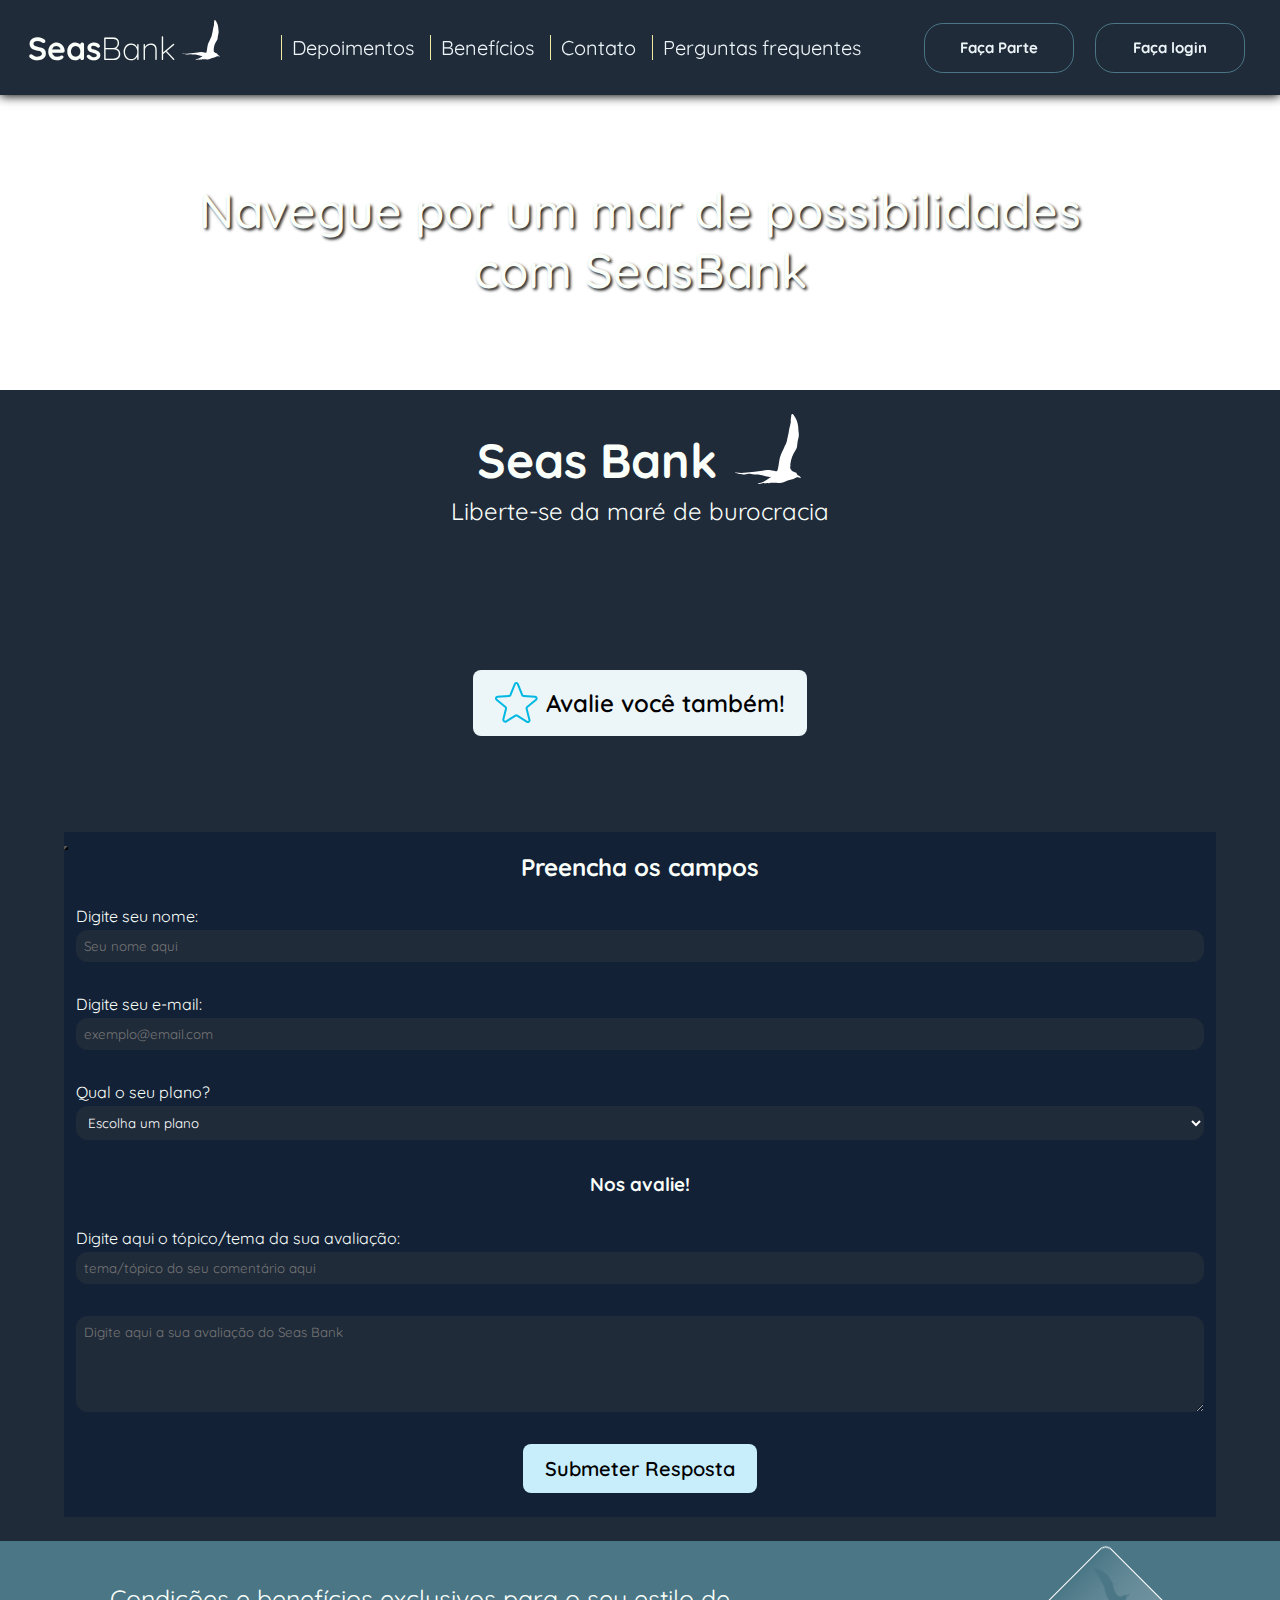
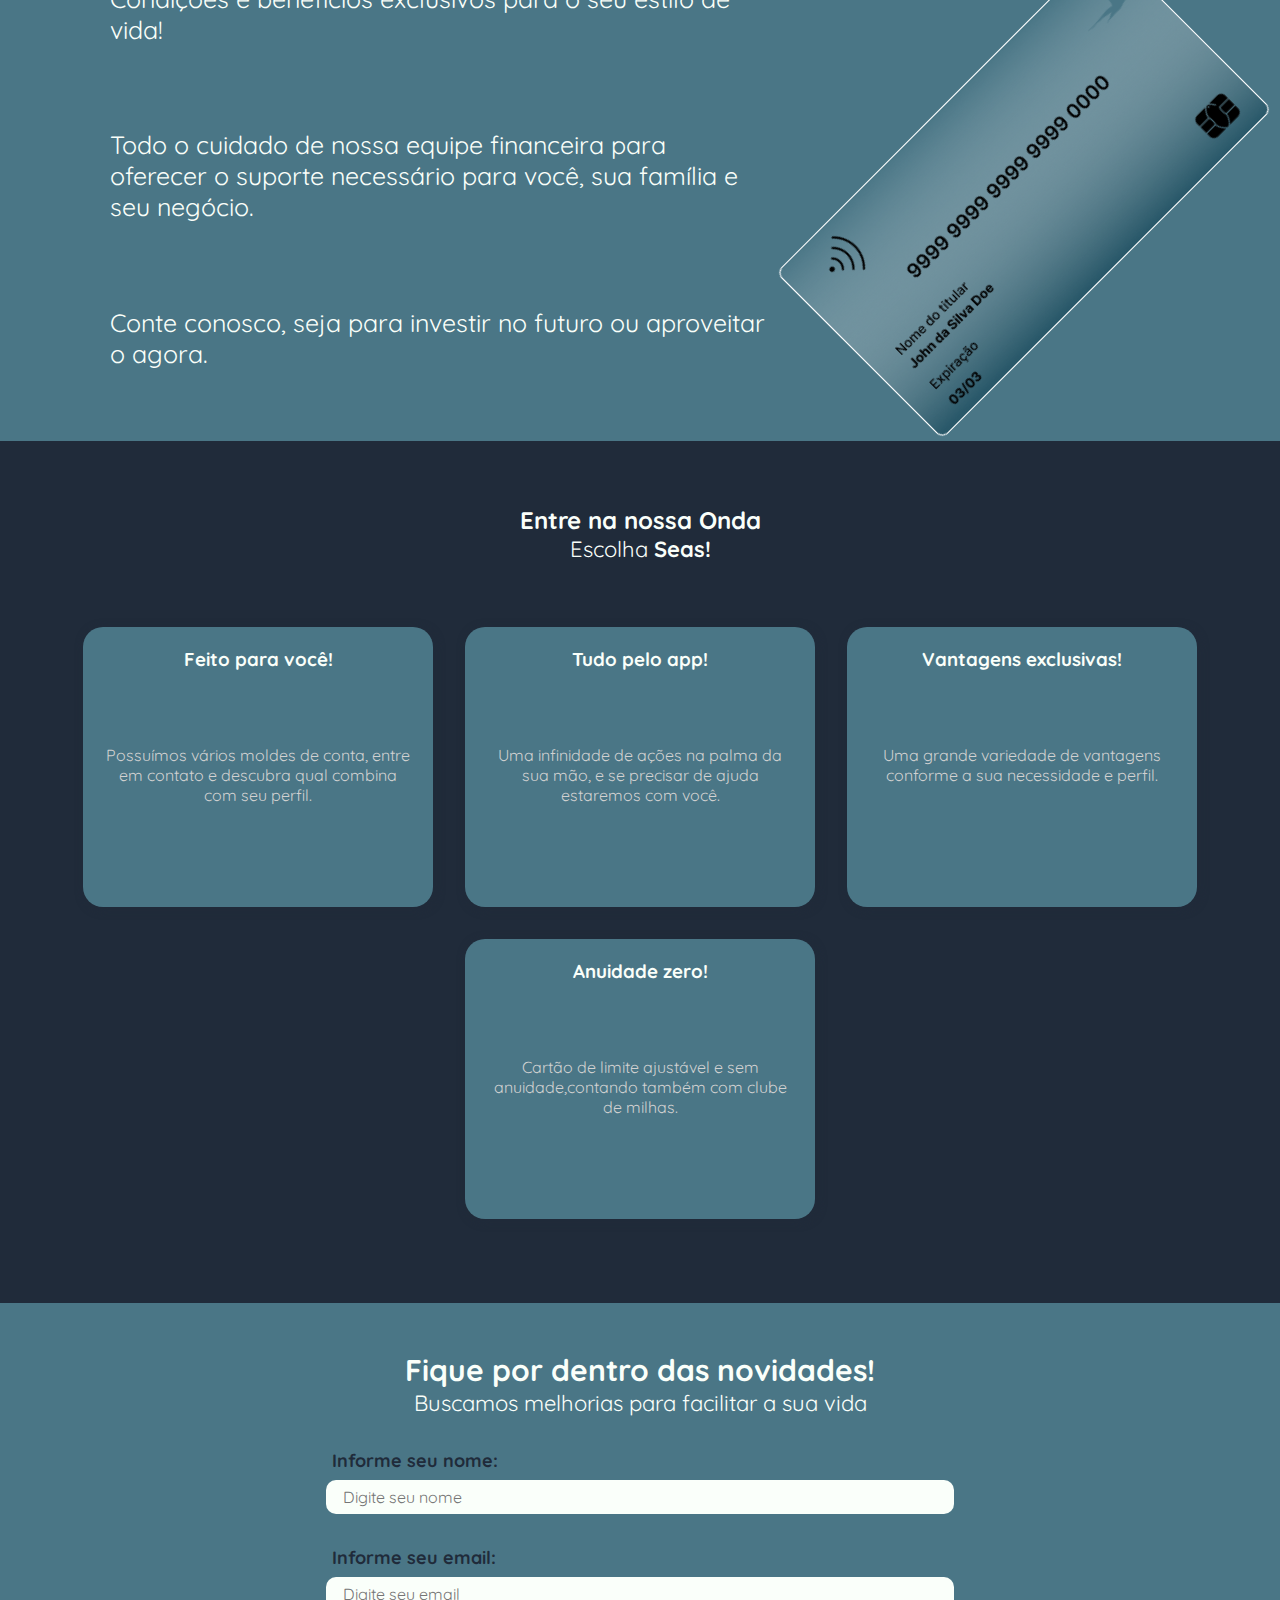
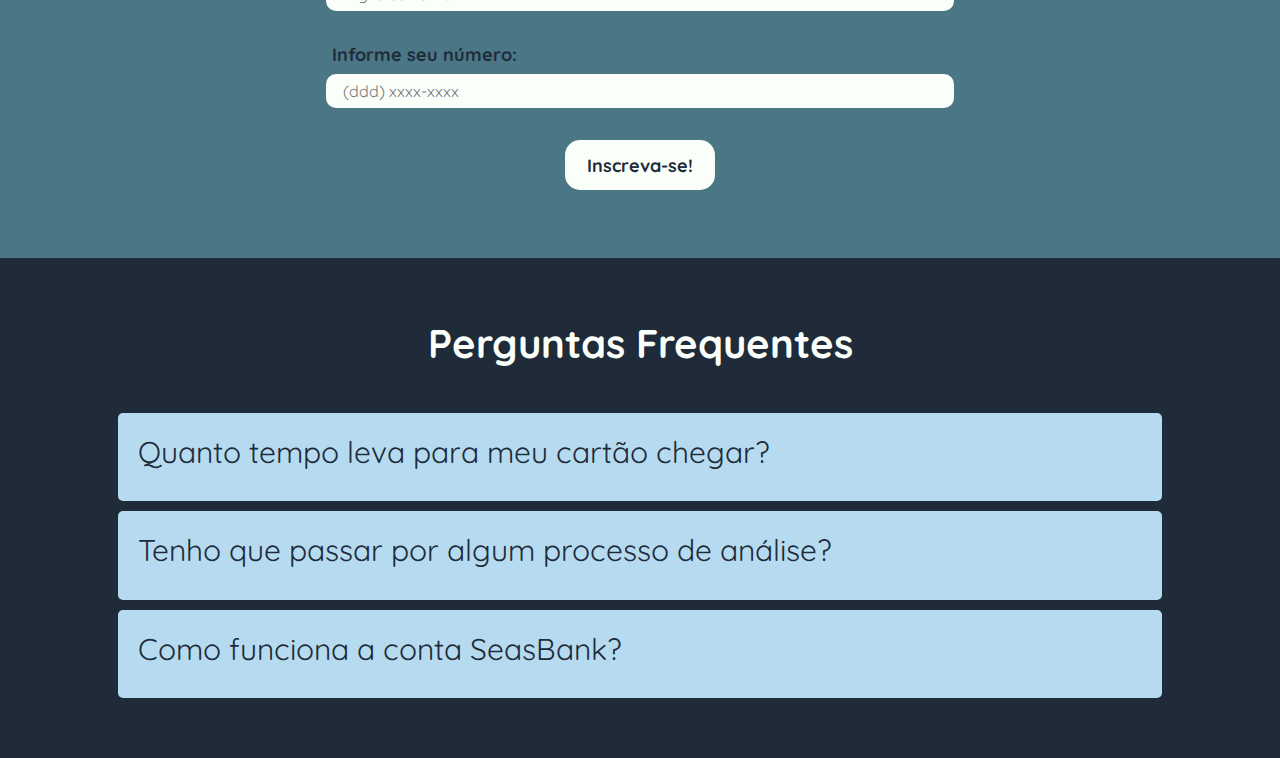
==== index.html @ 7e5a7c33 "adding: styles changes on home, login and sign up page" ====
<!DOCTYPE html>
<html lang="pt-BR">
    <head>
        <meta charset="UTF-8" />
        <meta http-equiv="X-UA-Compatible" content="IE=edge" />
        <meta name="viewport" content="width=device-width, initial-scale=1.0" />
        <link
            href="https://cdn.jsdelivr.net/npm/bootstrap@5.3.0-alpha1/dist/css/bootstrap.min.css"
            rel="stylesheet"
            integrity="sha384-GLhlTQ8iRABdZLl6O3oVMWSktQOp6b7In1Zl3/Jr59b6EGGoI1aFkw7cmDA6j6gD"
            crossorigin="anonymous"
        />
        <script
            src="https://cdn.jsdelivr.net/npm/bootstrap@5.3.0-alpha1/dist/js/bootstrap.bundle.min.js"
            integrity="sha384-w76AqPfDkMBDXo30jS1Sgez6pr3x5MlQ1ZAGC+nuZB+EYdgRZgiwxhTBTkF7CXvN"
            crossorigin="anonymous"
        ></script>
        <script>
            function validarEmail() {
                var email = document.getElementById("email");
                var regex = /^[^\s@]+@[^\s@]+\.[^\s@]+$/;
                if (!regex.test(email.value)) {
                    alert("Por favor, informe um endereço de e-mail válido.");
                    email.focus();
                    return false;
                }
                return true;
            }

            function mascaraTelefone() {
                var telefone = document.getElementById("telefone");
                telefone.value = telefone.value.replace(/\D/g, "");
                telefone.value = telefone.value.replace(
                    /^(\d{2})(\d)/g,
                    "($1) $2"
                );
                telefone.value = telefone.value.replace(
                    /(\d)(\d{4})$/,
                    "$1-$2"
                );
            }
        </script>
        <link
            rel="shortcut icon"
            href="./imgs/gull-bird-flying-shape-svgrepo-com.svg"
            type="image/SVG"
        />
        <link
            rel="stylesheet"
            href="https://cdnjs.cloudflare.com/ajax/libs/font-awesome/6.3.0/css/all.min.css"
            integrity="sha512-SzlrxWUlpfuzQ+pcUCosxcglQRNAq/DZjVsC0lE40xsADsfeQoEypE+enwcOiGjk/bSuGGKHEyjSoQ1zVisanQ=="
            crossorigin="anonymous"
            referrerpolicy="no-referrer"
        />

        <link rel="stylesheet" href="" />
        <link rel="stylesheet" href="./assets/style.css" />
        <title>SeasBank</title>
    </head>
    <body>
        <header>
            <nav>
                <div class="logo">
                    <a href="#"
                        ><p><span>Seas</span>Bank</p></a
                    >
                    <a href="#"
                        ><img
                            src="./assets/imgs/gull-bird-flying-shape-svgrepo-com.svg"
                            alt="Logo do banco SeasBank (ave)"
                    /></a>
                </div>

                <ul>
                    <li><a href="#testimonials">Depoimentos</a></li>
                    <li><a href="#second-section">Benefícios</a></li>
                    <li><a href="#contact">Contato</a></li>
                    <li><a href="#fourth">Perguntas frequentes</a></li>
                </ul>

                <div>
                    <button class="sign-up-btn">
                        <a href="./plans/index.html">Faça Parte</a>
                    </button>
                    <button class="login-btn">
                        <a href="./login/">Faça login</a>
                    </button>
                </div>
            </nav>
        </header>
        <main>
            <section class="first">
                <div class="container1">
                    <h2>
                        Navegue por um mar de possibilidades <br />com SeasBank
                    </h2>
                    <button class="mobile-only">
                        <a href="./plans/">Faça Parte!</a>
                    </button>
                </div>
            </section>

            <section id="testimonials" class="testimonials-section">
                <div class="section-header">
                    <div>
                        <img
                            src="./assets/imgs/gull-bird-flying-shape-svgrepo-com.svg"
                            alt="logo do seas"
                        />
                        <h2>
                            <strong>Seas</strong>
                            Bank
                        </h2>
                    </div>
                    <span>Liberte-se da maré de burocracia</span>
                </div>

                <div
                    id="testimonials-container"
                    class="testimonials-cards"
                ></div>
                <button
                    class="rate-btn"
                    type="button"
                    class="btn btn-primary"
                    data-bs-toggle="modal"
                    data-bs-target="#exampleModal"
                >
                    <img
                        src="./assets/imgs/star-icon.svg"
                        alt="ícone de estrela"
                    />
                    Avalie você também!
                </button>

                <!-- Modal -->
                <div
                    class="modal fade"
                    id="exampleModal"
                    tabindex="-1"
                    aria-labelledby="exampleModalLabel"
                    aria-hidden="true"
                >
                    <div class="modal-dialog modal-dialog-centered">
                        <div class="modal-content">
                            <div class="modal-header">
                                <h1
                                    class="modal-title fs-5"
                                    id="exampleModalLabel"
                                ></h1>
                                <button
                                    type="button"
                                    class="btn-close"
                                    id="btn-close"
                                    data-bs-dismiss="modal"
                                    aria-label="Close"
                                ></button>
                            </div>
                            <div class="modal-body">
                                <h2>Preencha os campos</h2>
                                <form id="comment-form">
                                    <div class="form-container">
                                        <div class="input-container">
                                            <label for="comment-name"
                                                >Digite seu nome:</label
                                            >
                                            <input
                                                id="comment-name"
                                                type="text"
                                                placeholder="Seu nome aqui"
                                                required
                                            />
                                        </div>

                                        <div class="input-container">
                                            <label for="comment-email"
                                                >Digite seu e-mail:</label
                                            >
                                            <input
                                                id="comment-email"
                                                type="email"
                                                placeholder="exemplo@email.com"
                                                required
                                            />
                                        </div>

                                        <div class="input-container">
                                            <label for="comment-plan"
                                                >Qual o seu plano?</label
                                            >
                                            <select
                                                name="plan select"
                                                id="comment-plan"
                                                required
                                            >
                                                <option value="default">
                                                    Escolha um plano
                                                </option>
                                                <option value="silver">
                                                    Silver
                                                </option>
                                                <option value="gold">
                                                    Gold
                                                </option>
                                                <option value="platinum">
                                                    Platinum
                                                </option>
                                            </select>
                                        </div>

                                        <h3 for="rate-us">Nos avalie!</h3>

                                        <div class="input-container">
                                            <label for="comment-title"
                                                >Digite aqui o tópico/tema da
                                                sua avaliação:</label
                                            >
                                            <input
                                                type="text"
                                                id="comment-title"
                                                placeholder="tema/tópico do seu comentário aqui"
                                                required
                                            />
                                        </div>

                                        <div class="input-container">
                                            <textarea
                                                name="avaliação usuário"
                                                id="comment-text"
                                                cols="10"
                                                rows="5"
                                                placeholder="Digite aqui a sua avaliação do Seas Bank"
                                                required
                                            ></textarea>
                                        </div>

                                        <input
                                            type="submit"
                                            value="Submeter Resposta"
                                            class="comment-submit"
                                            id="comment-submit"
                                        />
                                    </div>
                                </form>
                            </div>
                        </div>
                    </div>
                </div>
            </section>

            <section id="second-section" class="second">
                <div class="textos">
                    <div class="left-text">
                        <i class="fa-regular fa-credit-card"></i>
                        <p>
                            Condições e benefícios exclusivos para o seu estilo
                            de vida!
                        </p>
                    </div>
                    <div class="left-text">
                        <i class="fa-solid fa-hand-holding-dollar"></i>
                        <p>
                            Todo o cuidado de nossa equipe financeira para
                            oferecer o suporte necessário para você, sua família
                            e seu negócio.
                        </p>
                    </div>
                    <div class="left-text">
                        <i class="fa-solid fa-money-bill-trend-up"></i>
                        <p>
                            Conte conosco, seja para investir no futuro ou
                            aproveitar o agora.
                        </p>
                    </div>
                </div>
                <div class="card-img">
                    <img
                        src="./assets/imgs/card-platinum-2.png"
                        alt="Cartão SeaBank"
                    />
                </div>
            </section>

            <section class="third">
                <div class="section-title">
                    <h2>Entre na nossa Onda</h2>
                    <span>Escolha <strong>Seas!</strong></span>
                </div>

                <div class="cards">
                    <div class="card">
                        <h3>Feito para você!</h3>
                        <p>
                            Possuímos vários moldes de conta, entre em contato e
                            descubra qual combina com seu perfil.
                        </p>
                    </div>
                    <div class="card">
                        <h3>Tudo pelo app!</h3>
                        <p>
                            Uma infinidade de ações na palma da sua mão, e se
                            precisar de ajuda estaremos com você.
                        </p>
                    </div>
                    <div class="card">
                        <h3>Vantagens exclusivas!</h3>
                        <p>
                            Uma grande variedade de vantagens conforme a sua
                            necessidade e perfil.
                        </p>
                    </div>
                    <div class="card">
                        <h3>Anuidade zero!</h3>
                        <p>
                            Cartão de limite ajustável e sem anuidade,contando
                            também com clube de milhas.
                        </p>
                    </div>
                </div>
            </section>

            <section id="contact">
                <div class="formu">
                    <div class="section-title">
                        <h2>Fique por dentro das novidades!</h2>
                        <span
                            >Buscamos melhorias para facilitar a sua vida</span
                        >
                    </div>

                    <form>
                        <div class="nome">
                            <label for="name">Informe seu nome:</label>
                            <input
                                type="text"
                                name="name"
                                id=""
                                placeholder="Digite seu nome"
                                required
                            />
                        </div>

                        <div class="email">
                            <label for="email">Informe seu email:</label>
                            <input
                                type="email"
                                name="email"
                                id="email"
                                placeholder="Digite seu email"
                                required
                            />
                        </div>

                        <div class="number">
                            <label for="number">Informe seu número:</label>
                            <input
                                type="text"
                                name="number"
                                id="telefone"
                                placeholder="(ddd) xxxx-xxxx"
                                onkeyup="mascaraTelefone()"
                                required
                            />
                        </div>

                        <input
                            type="submit"
                            value="Inscreva-se!"
                            onclick="return validarEmail()"
                        />
                    </form>
                </div>
            </section>
            <section id="fourth" class="fourth">
                <h3>Perguntas Frequentes</h3>
                <div>
                    <details>
                        <summary>
                            Quanto tempo leva para meu cartão chegar?<i
                                class="fa-regular fa-compass"
                            ></i>
                        </summary>
                        <p>
                            Geralmente até duas semanas, dependendo de sua
                            localidade.
                        </p>
                    </details>
                </div>
                <div>
                    <details>
                        <summary>
                            Tenho que passar por algum processo de análise?<i
                                class="fa-regular fa-compass"
                            ></i>
                        </summary>
                        <p>
                            Não, preenchendo os requisitos mínimos cadastrais
                            você já estara fazendo parte do SeasBank.
                        </p>
                    </details>
                </div>
                <div>
                    <details>
                        <summary>
                            Como funciona a conta SeasBank?<i
                                class="fa-regular fa-compass"
                            ></i>
                        </summary>
                        <p>
                            Sua conta no SeasBank funcionará como uma carteira
                            digital, podendo efetuar diversas transações na
                            palma da sua mão, além de realizar investimentos
                            tanto em seu país quanto em qualquer outro mercado.
                        </p>
                    </details>
                </div>
            </section>
        </main>
        <script src="./assets/js/script.js"></script>
    </body>
</html>
---- assets/style.css ----
@import url("https://fonts.googleapis.com/css2?family=Quicksand:wght@300;400;500;600;700&display=swap%27");

:root {
    --color1: #202b3a;
    --color2: #5f7291;
    --color3: #4a7686;
    --color4: #f1eaa4;
    --color5: #fafffa;
    --color6: #b6dbf0;
    --card-gradient: 180deg, #d9d9d9 0%, #4a7686 0.01%,
        rgba(74, 118, 134, 0.32) 41.2%, rgba(74, 118, 134, 0) 86.59%;
    --text-color: #d1d1d1;
}

* {
    margin: 0;
    padding: 0;
    box-sizing: border-box;
    text-decoration: none;
    list-style: none;
    font-family: "Quicksand", sans-serif;
    color: var(--color5);
}

a {
    text-decoration: none;
    color: #ecf5f8;
}

header {
    background-color: var(--color1);
    width: 100%;
    display: flex;
    padding: 20px 12px;
    align-items: center;
    position: fixed;
    z-index: 10;
    -webkit-box-shadow: 0px 1px 10px 0px rgba(0, 0, 0, 1);
    -moz-box-shadow: 0px 1px 10px 0px rgba(0, 0, 0, 1);
    box-shadow: 0px 1px 10px 0px rgba(0, 0, 0, 1);
}

.logo > a > p {
    font-size: 32px;
    font-weight: lighter;
    margin-bottom: 0;
}

.logo > a > p > span {
    font-weight: bold;
}

header > nav > .logo > a > img {
    width: 50px;
    height: 50px;
    padding-bottom: 10px;
}

.logo {
    display: flex;
    align-items: center;
}

header > nav {
    display: flex;
    width: 100%;
    gap: 24px;
    justify-content: space-around;
    align-items: center;
    font-size: 20px;
}

header > nav > ul {
    display: flex;
    align-items: center;
    gap: 16px;
    margin-bottom: 0;
}

header > nav > ul > li {
    border-left: 1px solid var(--color4);
    padding-left: 10px;
}

header > nav > ul > li a {
    transition: all 0.3s;
}

header > nav > ul > li a:hover {
    color: #fff;
}

nav > div > button {
    width: 150px;
    height: 50px;
    color: var(--color1);
    font-weight: 900;
    border-radius: 0.5cm;
    border: none;
    padding: 10px;
    margin: 0 8px;
    font-size: 15px;
    cursor: pointer;
    transition: all 0.3s;
}

nav > button a {
    width: 100%;
    height: 100%;
    color: var(--color1);
}

.login-btn,
.sign-up-btn {
    background-color: transparent;
    border: 1px solid var(--color3);
    transition: all 0.3s;
    padding: 0;
}

.login-btn a,
.sign-up-btn a {
    display: flex;
    justify-content: center;
    align-items: center;
    width: 100%;
    height: 100%;
}

.login-btn:hover,
.sign-up-btn:hover {
    background-color: var(--color5);
}

.login-btn:hover a,
.sign-up-btn:hover a {
    color: #000000;
}

body {
    width: 100vw;
    height: 100vh;
    overflow-x: hidden;
}

.first {
    padding-top: 90px;
    width: 100%;
}

main > .first > .container1 {
    width: 100%;
    height: 300px;
    background-image: url("./imgs/ocean.jpg");
    background-size: cover;
    background-position: bottom;
    opacity: 0.9;
    display: flex;
    align-items: center;
    justify-content: center;
    font-size: 32px;
    text-align: center;
}

main > .first > .container1 > .mobile-only {
    display: none;
}

.container1 > h2 {
    text-shadow: 2px 2px 3px black;
    font-weight: 400;
    font-size: 48px;
    color: var(--color5);
    font-weight: 500;
}

/* TESTIMONIALS SECTION */
.testimonials-section {
    padding: 24px 5%;
    /* height: calc(100vh - 72px); */
    display: flex;
    flex-direction: column;
    gap: 48px;
    background-color: var(--color1);
}

.section-header {
    display: flex;
    flex-direction: column;
    align-items: center;
    gap: 12px;
}

.section-header > div {
    display: flex;
    flex-direction: row-reverse;
    align-items: flex-end;
    gap: 16px;
    font-size: 32px;
}

.section-header > div h2 {
    line-height: 100%;
    margin-bottom: 0;
}

.section-header span {
    font-size: 24px;
}

.section-header > div img {
    width: 70px;
}

.testimonials-cards {
    margin-top: 32px;
    display: flex;
    justify-content: center;
    flex-wrap: wrap;
    gap: 48px;
}

.testimonial-card {
    display: flex;
    flex-direction: column;
    background-color: var(--color3);
    width: 430px;
    height: 270px;
    padding: 24px 48px;
    border-radius: 12px;
    gap: 16px;
}

.testimonial-card:nth-child(1n + 4) {
    background: linear-gradient(
        180deg,
        #d9d9d9 0%,
        #4a7686 0.01%,
        rgba(74, 118, 134, 0.32) 41.2%,
        rgba(74, 118, 134, 0) 86.59%
    );
}

.testimonial-card:nth-child(1n + 7) {
    display: none;
}

.card-header {
    color: #fff;
    display: flex;
    align-items: center;
    gap: 16px;
}

.card-header span,
.card-header strong {
    color: #fff;
}

.card-header strong {
    padding-left: 5px;
    border-left: 2px solid var(--color4);
}

.card-badget {
    position: relative;
    margin-left: auto;
    margin-top: -24px;
    border-radius: 0 0 12px 12px;
    width: 50px;
    height: 60px;
    background-color: #547f8f;
}

.card-header strong {
    text-transform: capitalize;
    font-size: 20px;
}

.card-badget.default {
    background-color: #7d8991e1;
}

.card-badget.platinum {
    background-color: #295869;
}

.card-header .platinum {
    color: #295869;
    font-weight: 700;
}

.card-badget.gold {
    background-color: #ebb62d;
}

.card-header .gold {
    color: #ebb62d;
    font-weight: 700;
}

.card-badget.silver {
    background-color: #e6e6e6;
}

.card-header .silver {
    color: #e6e6e6;
    font-weight: 700;
}

.card-title span {
    font-size: 20px;
    font-weight: 700;
    color: #202b3a;
}

.card-text p {
    color: #d1d1d1;
    width: 90%;
    word-break: break-all;
}

.rate-btn,
.comment-submit {
    display: flex;
    justify-content: center;
    align-items: center;
    border: none;
    cursor: pointer;
    margin: 16px auto 48px;
    color: #000000;
    font-size: 24px;
    font-weight: 600;
    background-color: #c8eefc;
    padding: 12px 22px;
    border-radius: 8px;
    gap: 8px;
    transition: all 0.3s;
    width: fit-content;
}

.rate-btn,
.comment-submit:hover {
    background-color: #ecf5f8;
}

.modal-content {
    background-color: #122136;
    width: 100%;
    height: 100%;
}

.modal-header .btn-close {
    background-color: #c8eefc;
}

.modal-content h2 {
    font-weight: 700;
}

.modal-content h2,
h3 {
    text-align: center;
    margin-bottom: 0;
}

.modal-content form {
    display: flex;
    flex-direction: column;
    height: 100%;
    width: 100%;
}

.form-container {
    padding: 24px 12px;
    display: flex;
    flex-direction: column;
    gap: 32px;
    width: 100%;
}

.input-container {
    display: flex;
    flex-direction: column;
    gap: 4px;
}

.input-container input,
.input-container select,
.input-container textarea {
    border: none;
    background-color: #202b3a;
    color: #fff;
    border-radius: 12px;
    padding: 8px;
    width: 100%;
}

.input-container textarea {
    max-height: 150px;
}

.comment-submit {
    font-size: 20px;
    margin: 0 auto;
    height: 100%;
}

/* ---------- SECOND SECTION ------------*/
.second {
    display: flex;
    justify-content: space-evenly;
    height: 500px;
    width: 100%;
    background-color: var(--color3);
}

.textos {
    display: flex;
    flex-direction: column;
    justify-content: space-around;
    width: 60%;
    height: 470px;
    background-color: #4a7686;
    z-index: 1;
}

.left-text {
    display: flex;
    align-items: center;
}

.left-text > p {
    display: flex;
    align-items: center;
    font-size: 25px;
}

.left-text > i {
    font-size: 50px;
    margin-left: 50px;
    padding: 20px 40px 20px 20px;
    display: flex;
}

.card-img {
    display: flex;
    justify-content: center;
    align-items: center;
    width: 40%;
    height: 100%;
    background-color: var(--color3);
}

.card-img > img {
    object-fit: cover;
    transform: rotate(-45deg) scale(1.1);
}

/* ---------- CARDS SECTION ------------*/
.third {
    display: flex;
    flex-direction: column;
    gap: 64px;
    align-items: center;
    padding: 64px 32px 84px;
    height: 100%;
    background-color: var(--color1);
}

.section-title {
    text-align: center;
}

.section-title h2 {
    font-weight: 700;
}

.section-title span {
    font-size: 22px;
    font-weight: 400;
}

.cards {
    width: 100%;
    height: 100%;

    display: flex;
    flex-wrap: wrap;
    justify-content: center;
    gap: 32px;
    align-items: center;
}

.cards > .card {
    width: 350px;
    height: 280px;
    background-color: var(--color3);
    border-radius: 20px;
    box-shadow: 2px 2px 10px #202b3a;
    display: flex;
    justify-content: flex-start;
    flex-direction: column;
    text-align: left;
    padding: 20px;
}

.cards > .card > h3 {
    color: var(--color5);
    font-weight: 700;
    margin-bottom: 30px;
    min-height: 68px;
}

.cards > .card > p {
    color: var(--text-color);
    text-align: center;
}

/* ---------- Contacts SECTION ------------*/

.formu {
    width: 100%;
    height: 100%;
    padding: 48px 12px 68px;
    background-color: var(--color3);
    display: flex;
    flex-direction: column;
    align-items: center;
    justify-content: center;
    gap: 32px;
}

.formu h2 {
    color: var(--color5);
    font-weight: 700;
    font-size: 30px;
    text-align: center;
}

form {
    display: flex;
    align-items: center;
    width: 50%;
}

form > div > label {
    color: var(--color1);
    font-size: x-large;
    font-weight: bold;
    margin-bottom: 8px;
    margin-left: 6px;
    font-size: 18px;
}

form > div {
    width: 100%;
}

form > div > input {
    border: 1px solid transparent;
    border-radius: 10px;
    width: 100%;
    height: 32px;
    padding: 16px;
    background-color: var(--color5);
    color: black;
    font-size: 16px;
}

form > div > input:focus {
    outline: 2.5px solid var(--color1);
}

form > div > input[type="number"]::-webkit-inner-spin-button {
    -webkit-appearance: none;
}

form > div > input[type="number"] {
    -moz-appearance: textfield;
    appearance: textfield;
}

form > input[type="submit"] {
    display: flex;
    justify-content: center;
    border-radius: 15px;
    border: 1px solid transparent;
    width: 150px;
    height: 50px;
    padding: 10px;
    color: var(--color1);
    background-color: var(--color5);
    font-size: 18px;
    font-weight: bolder;
    cursor: pointer;
    transition: all 0.3s;
}

form > input[type="submit"]:hover {
    background-color: var(--color1);
    color: var(--color5);
}

.formu > form {
    display: flex;
    flex-direction: column;
    gap: 32px;
}

.formu > form > .nome,
.email,
.number {
    display: flex;
    flex-direction: column;
}

/* ---------- Fourth SECTION ------------*/
.fourth {
    background-color: var(--color1);
    display: flex;
    height: 500px;
    justify-content: center;
    align-items: center;
    padding: 60px;
    flex-direction: column;
    gap: 10px;
}

.fourth > h3 {
    font-size: 40px;
    margin-bottom: 35px;
    color: var(--color5);
    text-shadow: 2px 2px var(--color1);
}

.fourth > div {
    width: 90%;
    background-color: var(--color6);
    height: 130px;
    padding: 20px;
    border-radius: 5px;
}

.fourth > div:first-child {
    margin-top: 50px;
}

.fourth > div > details > summary {
    color: var(--color1);
}

.fourth > div > details > summary {
    font-size: 30px;
    display: flex;
    align-items: center;
    justify-content: space-between;
    cursor: pointer;
}

.fourth > div > details > summary > i {
    color: var(--color1);
    font-size: 25px;
    margin-top: 5px;
}

.fourth > div > details > p {
    font-size: 20px;
    color: var(--color1);
    max-width: 85%;
}

@media (min-width: 2072px) and (max-width: 2500px) {
    .testimonial-card:nth-child(1n + 5) {
        background: linear-gradient(var(--card-gradient));
    }
}

@media (min-width: 1532px) and (max-width: 2071px) {
    .testimonial-card:nth-child(1n + 4) {
        background: linear-gradient(
            180deg,
            #d9d9d9 0%,
            #4a7686 0.01%,
            rgba(74, 118, 134, 0.32) 41.2%,
            rgba(74, 118, 134, 0) 86.59%
        );
    }

    .testimonial-card:nth-child(1n + 7) {
        display: none;
    }
}

@media (min-width: 1020px) and (max-width: 1530px) {
    .testimonial-card:nth-child(1n + 3) {
        background: linear-gradient(var(--card-gradient));
    }

    .testimonial-card:nth-child(1n + 5) {
        display: none;
    }
}

@media (min-width: 350px) and (max-width: 1019px) {
    .testimonial-card:nth-child(1n + 3) {
        background: linear-gradient(var(--card-gradient));
    }

    .testimonial-card:nth-child(1n + 4) {
        display: none;
    }
}

@media (max-width: 1200px) {
    header {
        flex-direction: column;
        gap: 10px;
        z-index: 10;
    }

    header > nav {
        width: 70%;
        justify-content: center;
        gap: 8px;
    }

    header > nav > input {
        display: none;
    }

    .login-btn {
        margin: 0;
    }

    .sign-up-btn {
        display: none;
    }

    .logo > a > p {
        margin-left: 0px;
    }

    .first > .container1 {
        flex-direction: column;
        gap: 15px;
    }

    main > .first > .container1 > .mobile-only {
        display: block;
        width: 150px;
        height: 50px;
        color: var(--color1);
        font-weight: 900;
        border-radius: 0.5cm;
        border: none;
        font-size: 15px;
        cursor: pointer;
        background-color: #ffffffaf;
    }

    main > .first > .container1 > .mobile-only a {
        display: flex;
        justify-content: center;
        align-items: center;
        color: #202b3a;
        font-weight: 700;
    }

    .first > .container1 > h2 {
        font-size: 26px;
    }

    .fourth > div > details > p {
        font-size: 16px;
    }

    .second {
        justify-items: center;
        align-content: center;
    }

    .textos {
        width: 85%;
        z-index: 1;
        padding: 8px;
    }

    .left-text {
        gap: 12px;
    }

    .left-text > i {
        font-size: 25px;
        margin-left: 0;
        padding: 0;
    }

    .left-text > p {
        font-size: 18px;
    }

    .card-img {
        display: flex;
        align-items: center;
        justify-content: center;
        width: 100%;
        position: absolute;
    }

    .card-img > img {
        position: absolute;
        z-index: 9;
        opacity: 0.2;
    }

    .third {
        display: flex;
        flex-direction: column;
        width: 100%;
        height: 100%;
    }

    .third .formu {
        width: 100%;
    }

    .third > .cards {
        width: 100%;
    }

    .third .cards {
        padding: 16px;
    }

    .third > div {
        width: 100%;
    }

    .third > .formu {
        padding: 16px;
    }

    form {
        width: 80%;
    }

    form > div > label {
        font-size: 20px;
    }

    form > div > input {
        width: 100%;
    }

    .formu > form > .nome,
    .email,
    .number {
        width: 100%;
    }

    .card {
        width: 100%;
    }

    .third .cards {
        padding: 20px 0px;
        gap: 10px;
        justify-content: center;
        width: 100%;
    }

    .cards > .card {
        height: 100%;
        min-height: 238px;
        justify-content: flex-start;
        padding: 12px;
    }

    .cards > .card > h3 {
        margin-bottom: 10px;
    }

    .cards > .card > p {
        width: 100%;
        height: 100%;
        flex-grow: 1;
        word-wrap: break-word;
    }

    /* FOURTH SECTION*/

    .fourth {
        padding: 30px;
        height: 100%;
    }

    .fourth > div {
        display: flex;
        align-items: center;
        justify-content: flex-start;
        height: 100%;
    }

    .fourth > h3 {
        font-size: 24px;
        margin-bottom: 24px;
    }

    .fourth > div > details {
        width: 100%;
    }

    .fourth > div > details > p {
        max-width: 100%;
    }

    .fourth > div > details > summary {
        font-size: 22px;
        align-items: flex-start;
        font-weight: 600;
    }
}

@media (max-width: 500px) {
    header {
        padding: 12px 0;
    }

    header nav a,
    nav button a {
        font-size: 16px;
    }

    header nav button {
        max-width: 90px;
        width: 100%;
    }

    .formu h2 {
        font-size: 24px;
    }
}
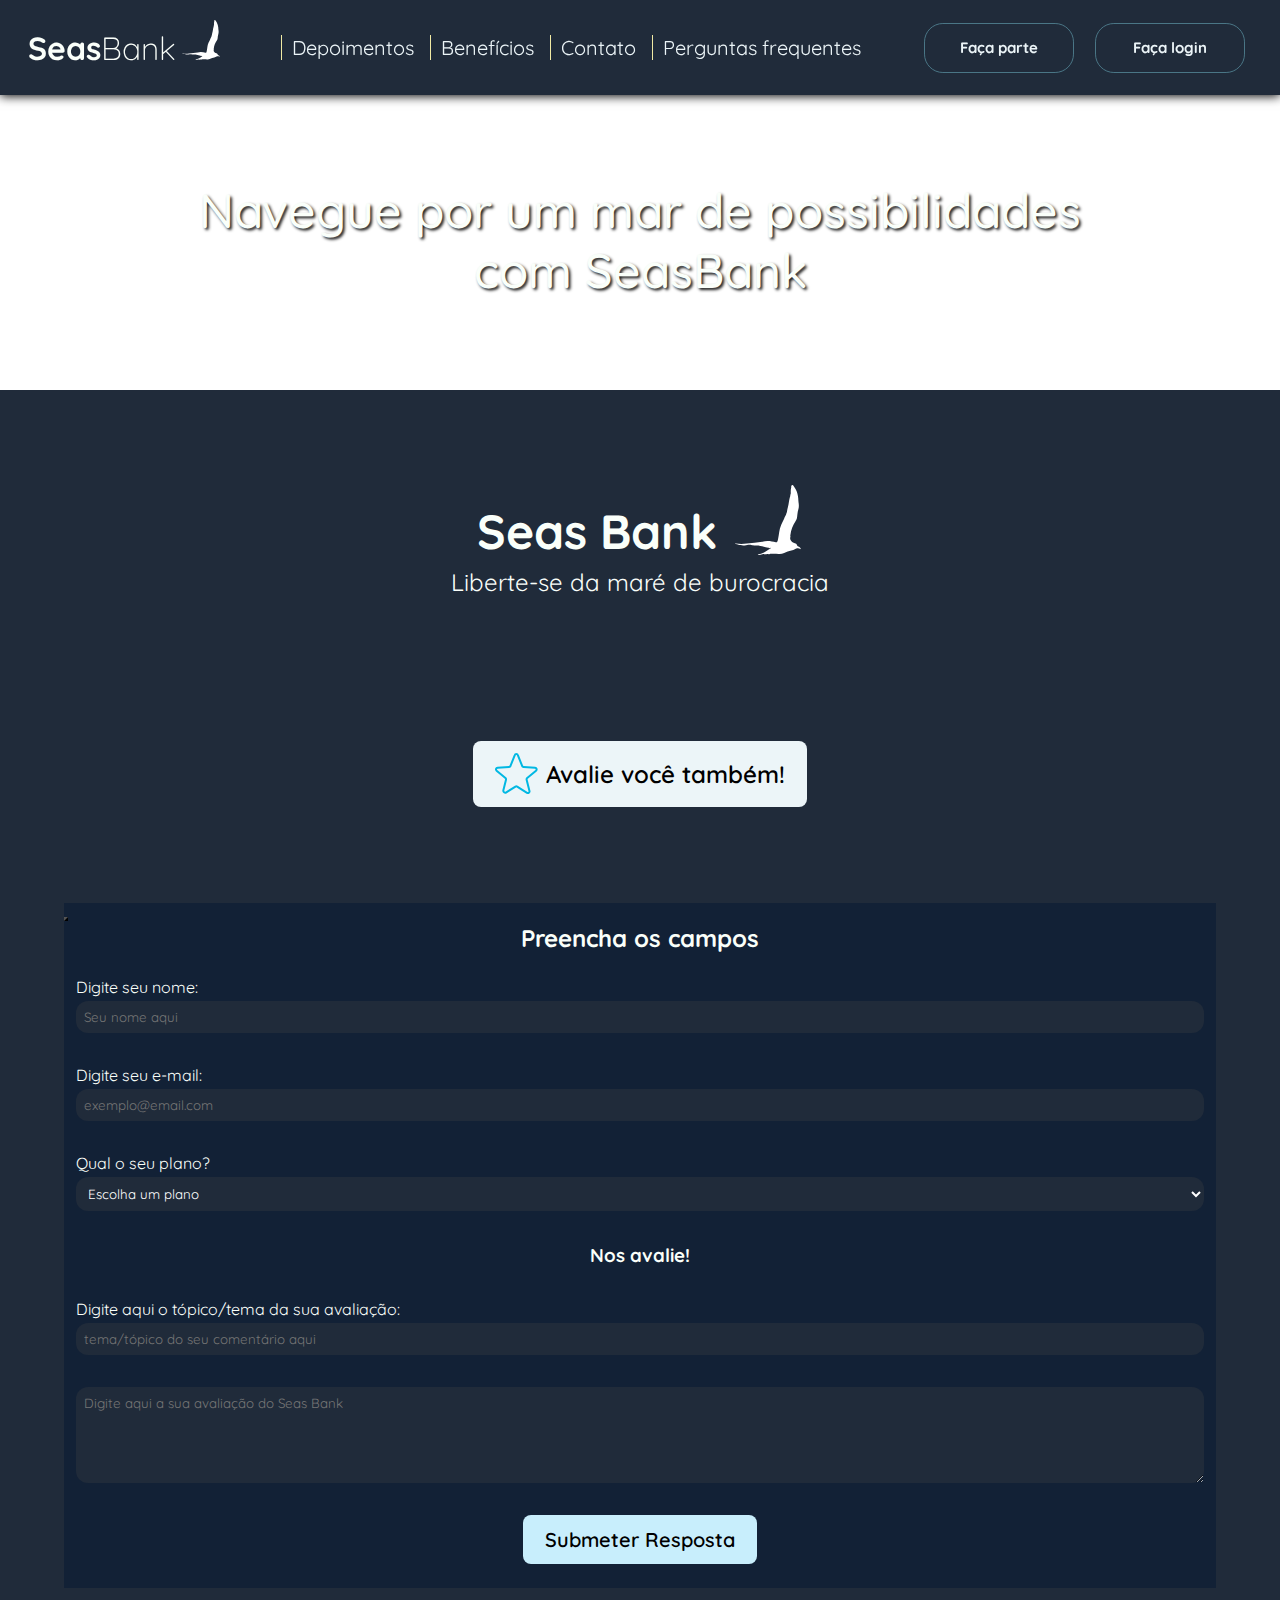
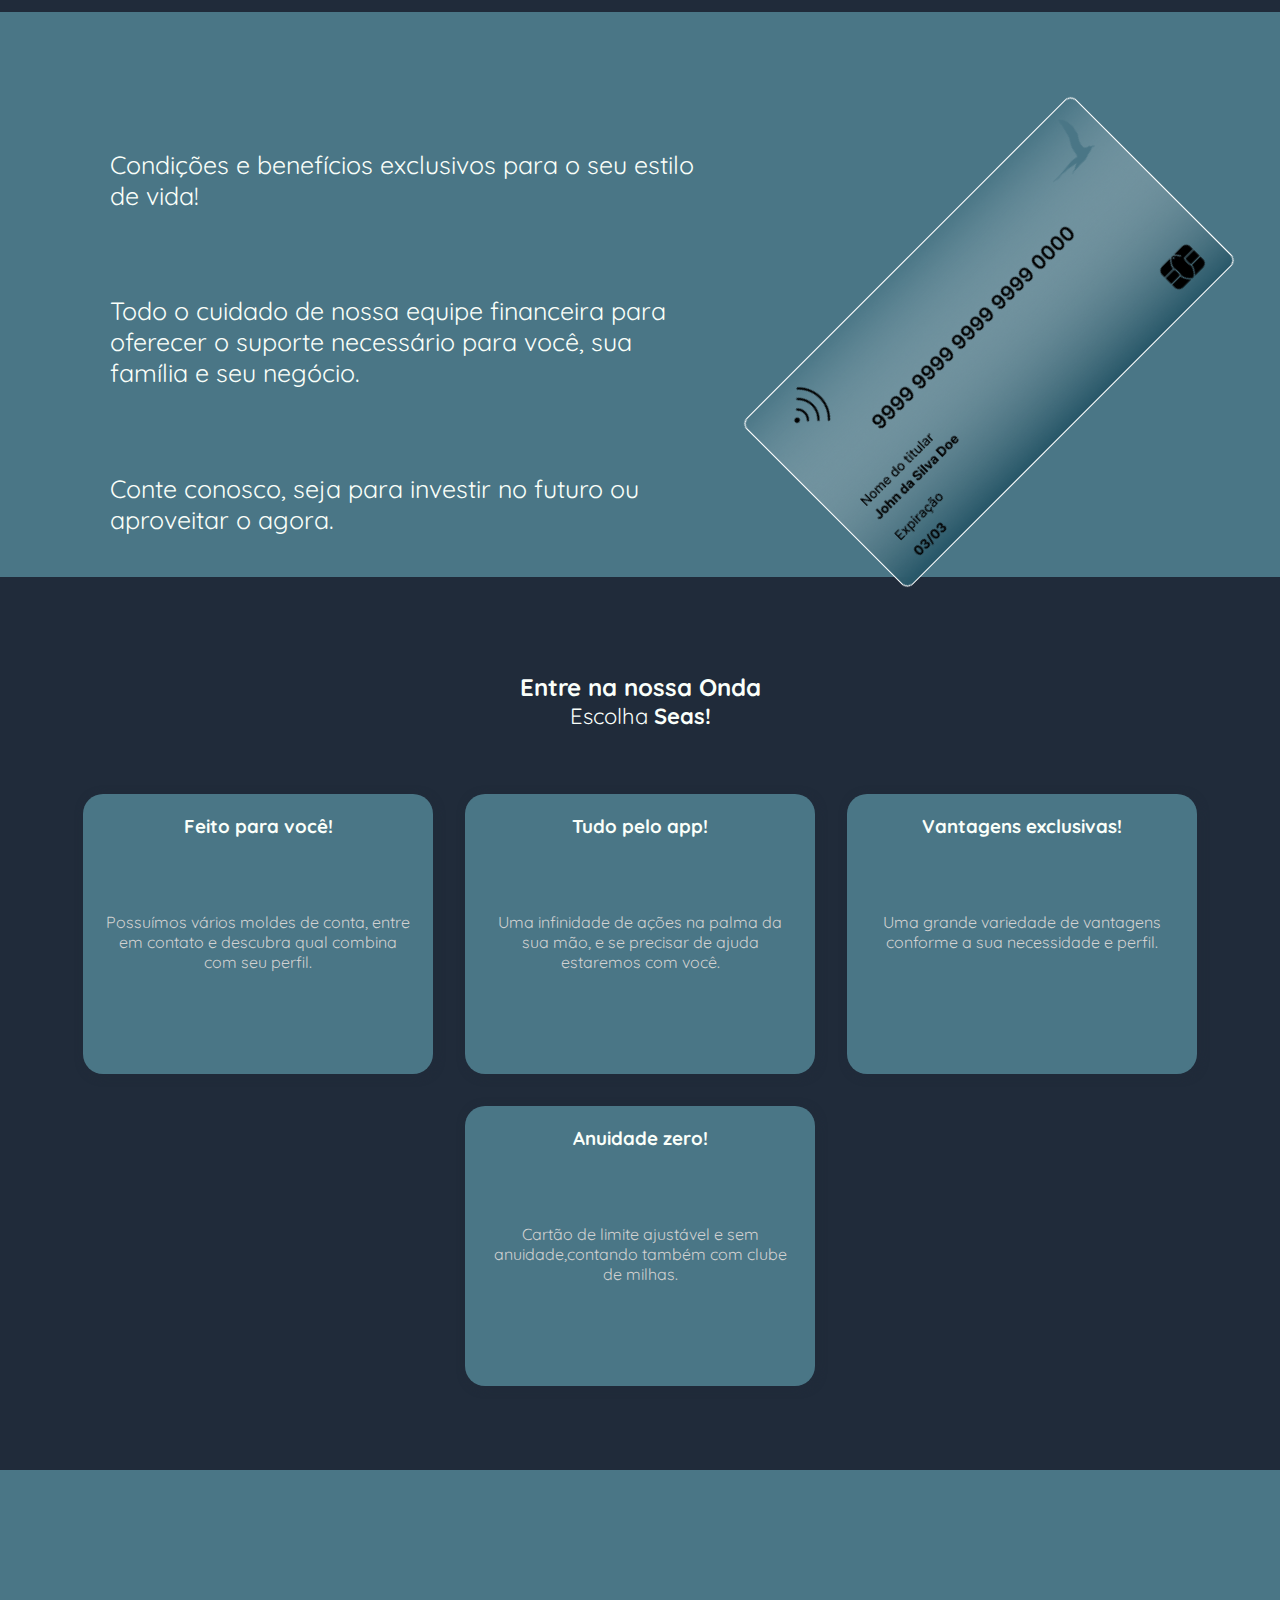
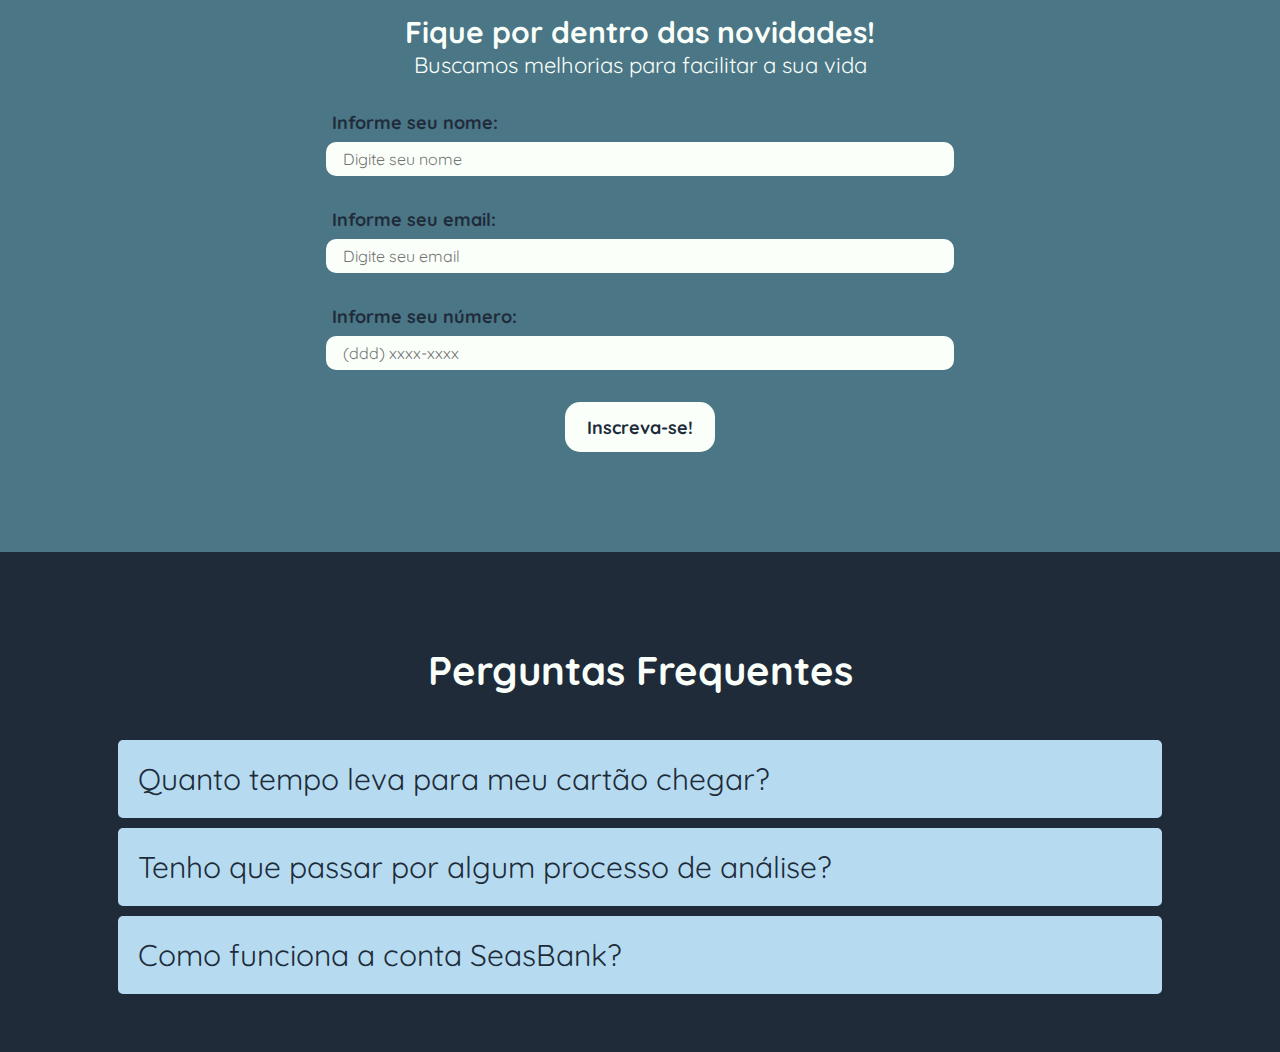
==== commit 8a065333: "added responsivity styles and fixed header on dashboard page" ====
--- a/index.html
+++ b/index.html
@@ -15,31 +15,6 @@
             integrity="sha384-w76AqPfDkMBDXo30jS1Sgez6pr3x5MlQ1ZAGC+nuZB+EYdgRZgiwxhTBTkF7CXvN"
             crossorigin="anonymous"
         ></script>
-        <script>
-            function validarEmail() {
-                var email = document.getElementById("email");
-                var regex = /^[^\s@]+@[^\s@]+\.[^\s@]+$/;
-                if (!regex.test(email.value)) {
-                    alert("Por favor, informe um endereço de e-mail válido.");
-                    email.focus();
-                    return false;
-                }
-                return true;
-            }
-
-            function mascaraTelefone() {
-                var telefone = document.getElementById("telefone");
-                telefone.value = telefone.value.replace(/\D/g, "");
-                telefone.value = telefone.value.replace(
-                    /^(\d{2})(\d)/g,
-                    "($1) $2"
-                );
-                telefone.value = telefone.value.replace(
-                    /(\d)(\d{4})$/,
-                    "$1-$2"
-                );
-            }
-        </script>
         <link
             rel="shortcut icon"
             href="./imgs/gull-bird-flying-shape-svgrepo-com.svg"
@@ -53,7 +28,6 @@
             referrerpolicy="no-referrer"
         />
 
-        <link rel="stylesheet" href="" />
         <link rel="stylesheet" href="./assets/style.css" />
         <title>SeasBank</title>
     </head>
@@ -80,7 +54,7 @@
 
                 <div>
                     <button class="sign-up-btn">
-                        <a href="./plans/index.html">Faça Parte</a>
+                        <a href="./plans/index.html">Faça parte</a>
                     </button>
                     <button class="login-btn">
                         <a href="./login/">Faça login</a>
@@ -94,9 +68,6 @@
                     <h2>
                         Navegue por um mar de possibilidades <br />com SeasBank
                     </h2>
-                    <button class="mobile-only">
-                        <a href="./plans/">Faça Parte!</a>
-                    </button>
                 </div>
             </section>
 
@@ -281,7 +252,7 @@
                 </div>
             </section>
 
-            <section class="third">
+            <section id="third" class="third">
                 <div class="section-title">
                     <h2>Entre na nossa Onda</h2>
                     <span>Escolha <strong>Seas!</strong></span>
@@ -319,7 +290,7 @@
                 </div>
             </section>
 
-            <section id="contact">
+            <section id="contact" class="contact-section">
                 <div class="formu">
                     <div class="section-title">
                         <h2>Fique por dentro das novidades!</h2>
@@ -364,11 +335,21 @@
                         </div>
 
                         <input
+                            id="submit-btn-news"
                             type="submit"
                             value="Inscreva-se!"
-                            onclick="return validarEmail()"
+                            onclick="validarEmail()"
                         />
                     </form>
+
+                    <div id="liveAlertPlaceholder"></div>
+                    <!-- <button
+                        type="button"
+                        class="btn btn-primary"
+                        id="liveAlertBtn"
+                    >
+                        Show live alert
+                    </button> -->
                 </div>
             </section>
             <section id="fourth" class="fourth">
--- a/assets/style.css
+++ b/assets/style.css
@@ -410,7 +410,7 @@
 .second {
     display: flex;
     justify-content: space-evenly;
-    height: 500px;
+    height: 100%;
     width: 100%;
     background-color: var(--color3);
 }
@@ -447,8 +447,7 @@
     display: flex;
     justify-content: center;
     align-items: center;
-    width: 40%;
-    height: 100%;
+    width: 50%;
     background-color: var(--color3);
 }
 
@@ -519,11 +518,14 @@
 
 /* ---------- Contacts SECTION ------------*/
 
+.contact-section {
+    background-color: var(--color3);
+}
+
 .formu {
     width: 100%;
     height: 100%;
     padding: 48px 12px 68px;
-    background-color: var(--color3);
     display: flex;
     flex-direction: column;
     align-items: center;
@@ -692,6 +694,12 @@
     }
 }
 
+@media (max-width: 1250px) {
+    header nav ul {
+        display: none;
+    }
+}
+
 @media (min-width: 1020px) and (max-width: 1530px) {
     .testimonial-card:nth-child(1n + 3) {
         background: linear-gradient(var(--card-gradient));
@@ -717,28 +725,43 @@
         flex-direction: column;
         gap: 10px;
         z-index: 10;
+        padding: 8px;
     }
 
     header > nav {
-        width: 70%;
+        width: 100%;
         justify-content: center;
+        flex-direction: column;
         gap: 8px;
+    }
+
+    header > nav div {
+        display: flex;
+        justify-content: center;
+        gap: 12px;
+        width: 100%;
     }
 
     header > nav > input {
         display: none;
     }
 
-    .login-btn {
+    .container1 {
+        padding-top: 132px;
+    }
+
+    .login-btn,
+    .sign-up-btn {
+        max-width: 100px;
         margin: 0;
-    }
-
-    .sign-up-btn {
-        display: none;
     }
 
     .logo > a > p {
         margin-left: 0px;
+    }
+
+    .first {
+        padding-top: 0;
     }
 
     .first > .container1 {
@@ -746,27 +769,6 @@
         gap: 15px;
     }
 
-    main > .first > .container1 > .mobile-only {
-        display: block;
-        width: 150px;
-        height: 50px;
-        color: var(--color1);
-        font-weight: 900;
-        border-radius: 0.5cm;
-        border: none;
-        font-size: 15px;
-        cursor: pointer;
-        background-color: #ffffffaf;
-    }
-
-    main > .first > .container1 > .mobile-only a {
-        display: flex;
-        justify-content: center;
-        align-items: center;
-        color: #202b3a;
-        font-weight: 700;
-    }
-
     .first > .container1 > h2 {
         font-size: 26px;
     }
@@ -778,6 +780,11 @@
     .second {
         justify-items: center;
         align-content: center;
+    }
+
+    .testimonial-card {
+        width: 320px;
+        padding: 24px 32px;
     }
 
     .textos {
@@ -806,6 +813,7 @@
         justify-content: center;
         width: 100%;
         position: absolute;
+        display: none;
     }
 
     .card-img > img {
@@ -865,7 +873,7 @@
 
     .third .cards {
         padding: 20px 0px;
-        gap: 10px;
+        gap: 24px;
         justify-content: center;
         width: 100%;
     }
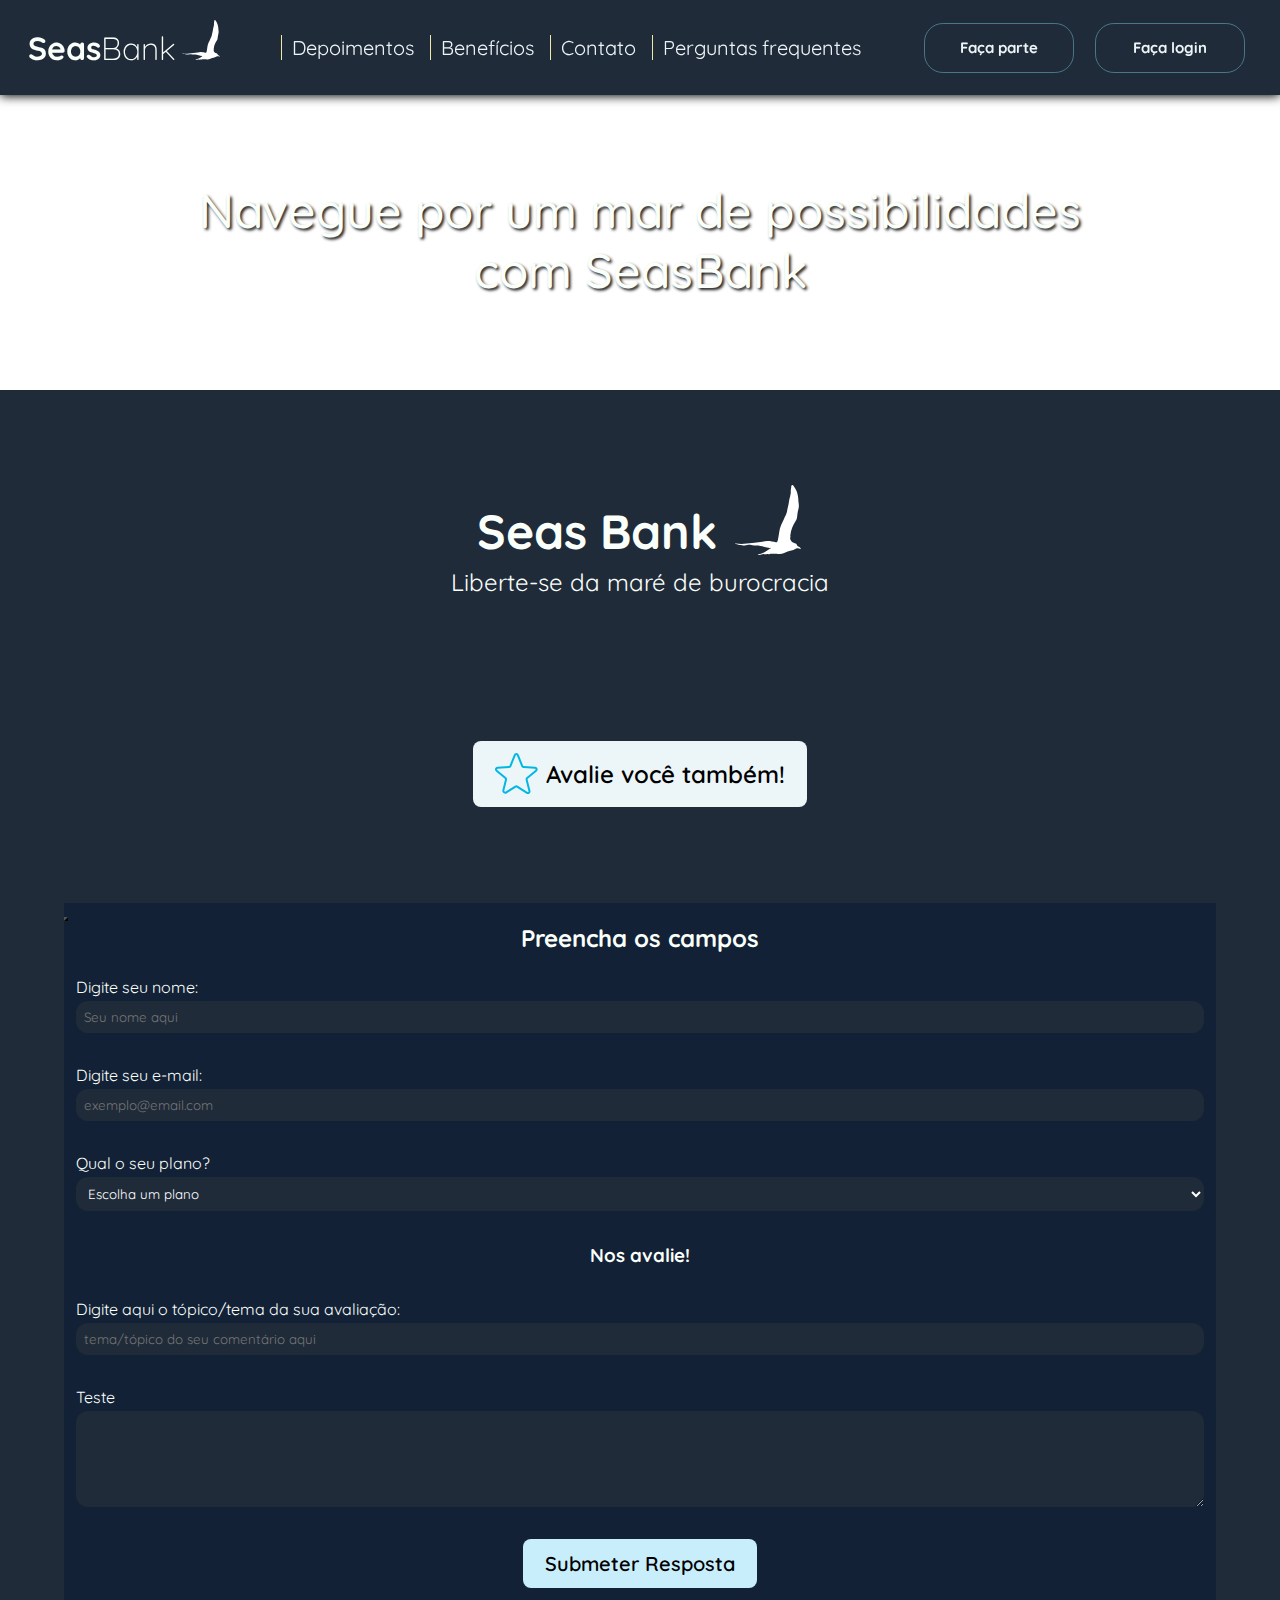
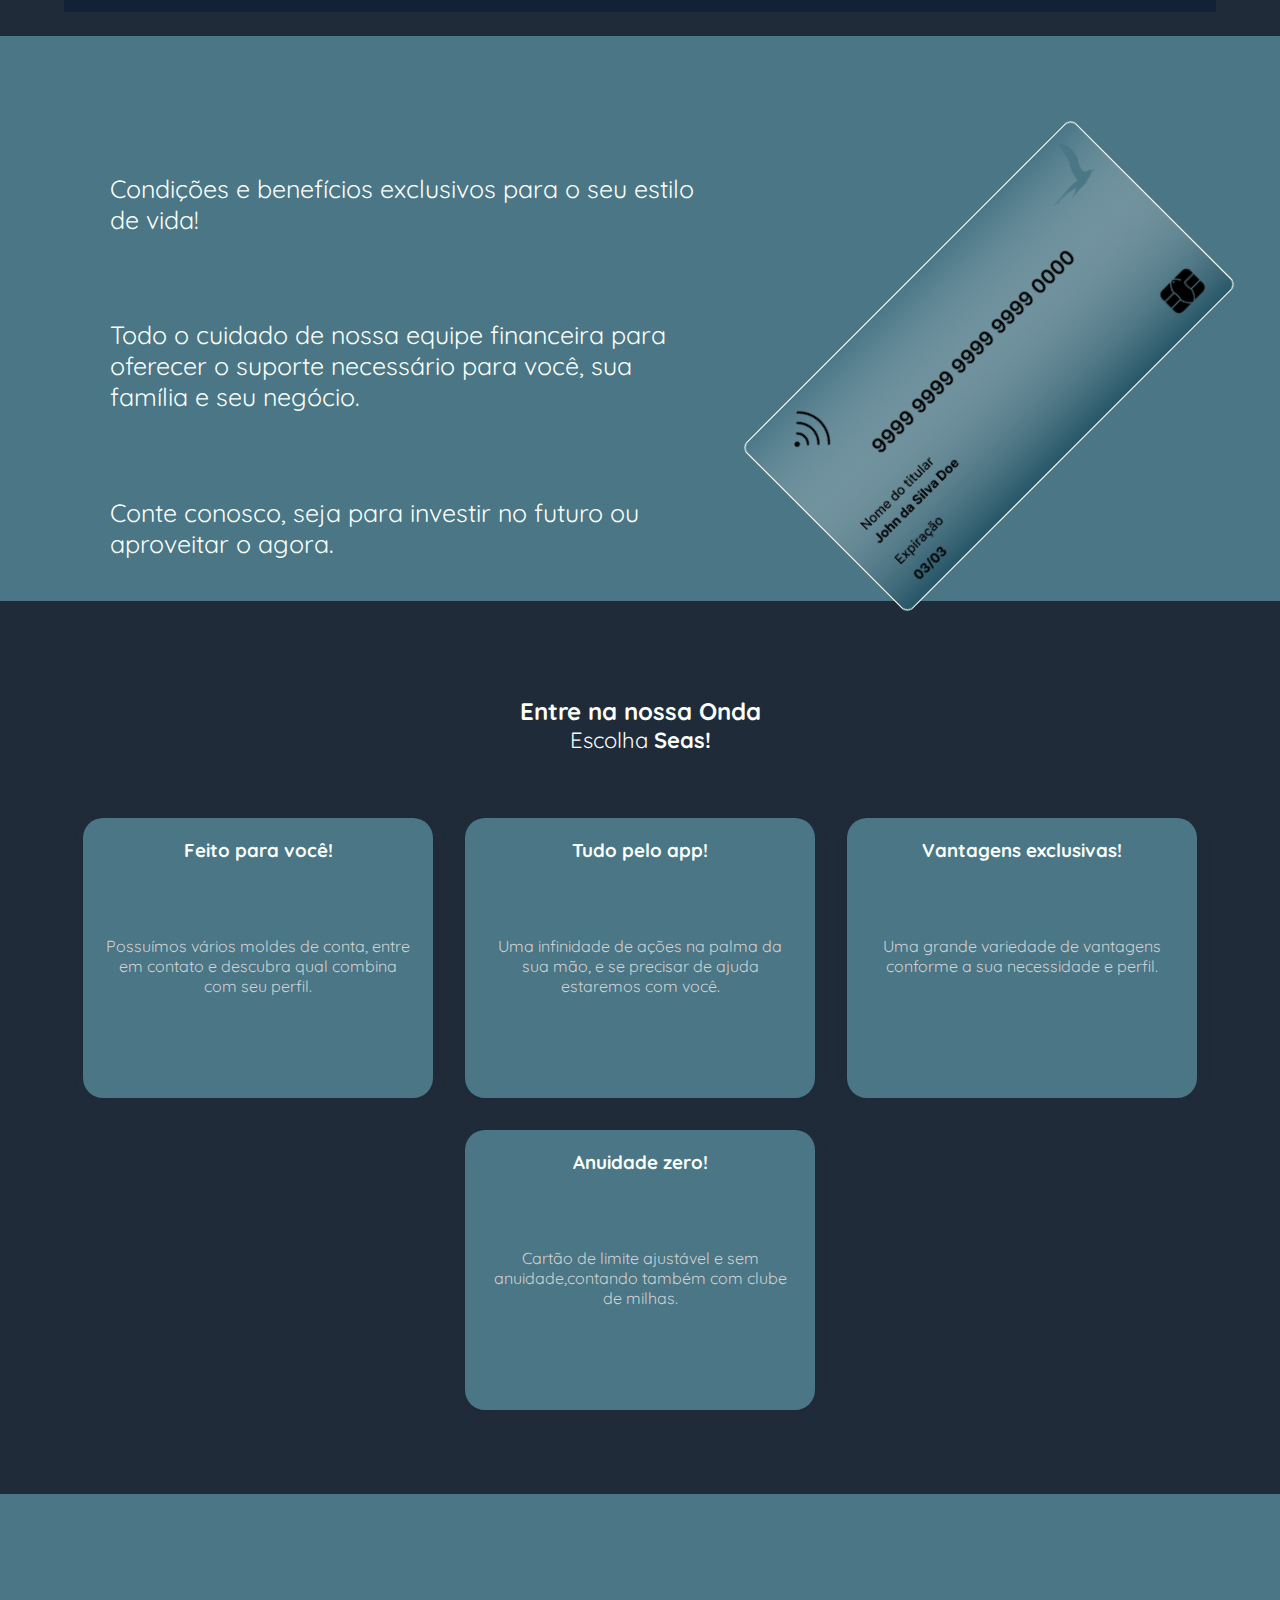
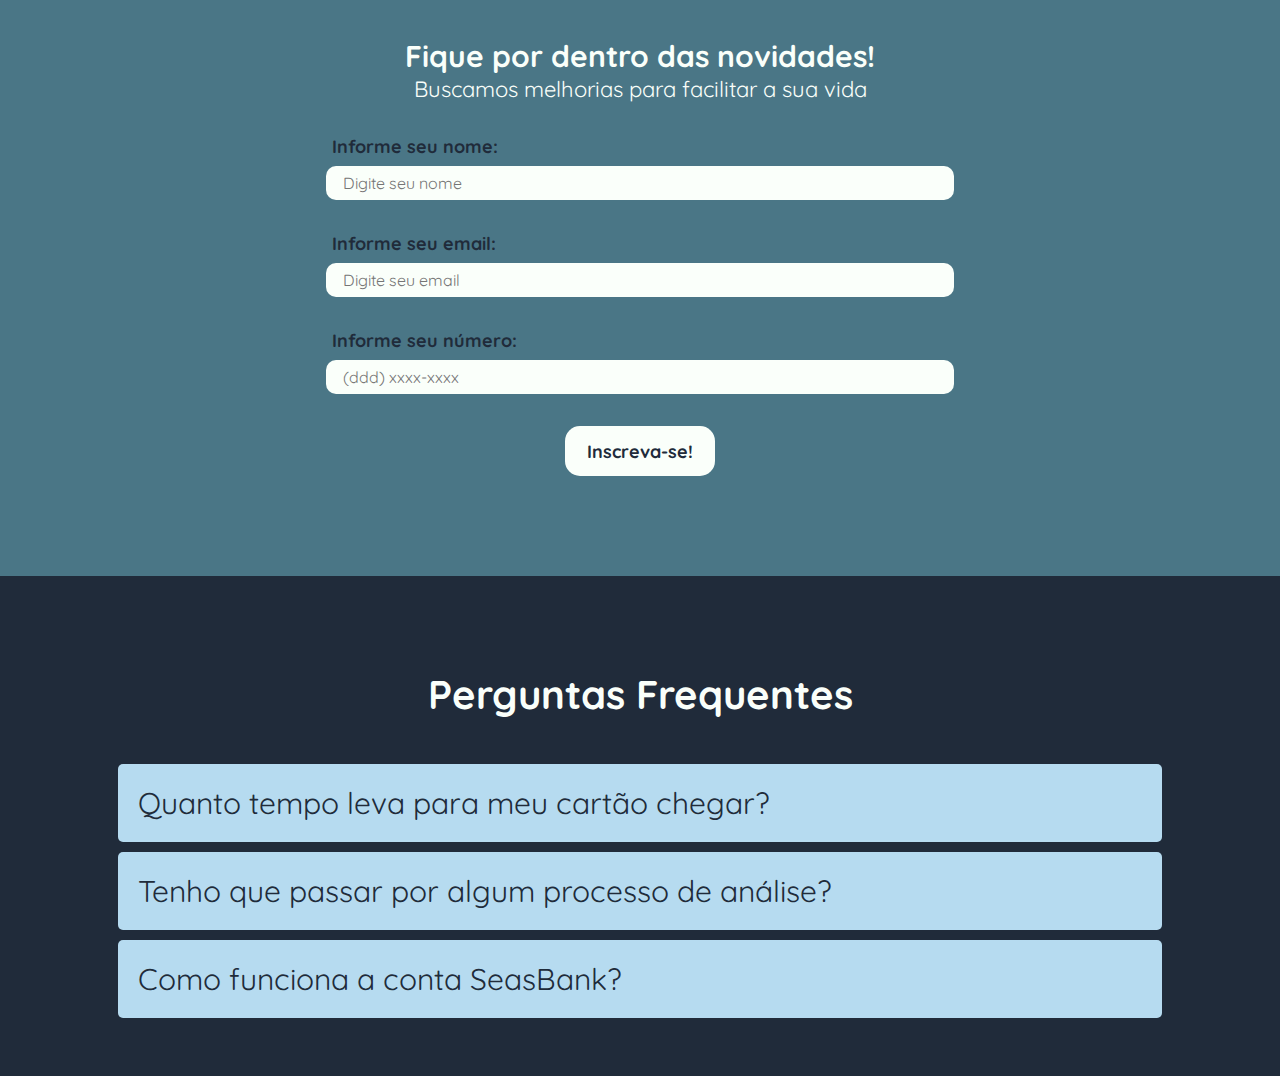
==== commit 6dbdaac0: "Chars counter in progress" ====
--- a/index.html
+++ b/index.html
@@ -1,402 +1,297 @@
 <!DOCTYPE html>
 <html lang="pt-BR">
-    <head>
-        <meta charset="UTF-8" />
-        <meta http-equiv="X-UA-Compatible" content="IE=edge" />
-        <meta name="viewport" content="width=device-width, initial-scale=1.0" />
-        <link
-            href="https://cdn.jsdelivr.net/npm/bootstrap@5.3.0-alpha1/dist/css/bootstrap.min.css"
-            rel="stylesheet"
-            integrity="sha384-GLhlTQ8iRABdZLl6O3oVMWSktQOp6b7In1Zl3/Jr59b6EGGoI1aFkw7cmDA6j6gD"
-            crossorigin="anonymous"
-        />
-        <script
-            src="https://cdn.jsdelivr.net/npm/bootstrap@5.3.0-alpha1/dist/js/bootstrap.bundle.min.js"
-            integrity="sha384-w76AqPfDkMBDXo30jS1Sgez6pr3x5MlQ1ZAGC+nuZB+EYdgRZgiwxhTBTkF7CXvN"
-            crossorigin="anonymous"
-        ></script>
-        <link
-            rel="shortcut icon"
-            href="./imgs/gull-bird-flying-shape-svgrepo-com.svg"
-            type="image/SVG"
-        />
-        <link
-            rel="stylesheet"
-            href="https://cdnjs.cloudflare.com/ajax/libs/font-awesome/6.3.0/css/all.min.css"
-            integrity="sha512-SzlrxWUlpfuzQ+pcUCosxcglQRNAq/DZjVsC0lE40xsADsfeQoEypE+enwcOiGjk/bSuGGKHEyjSoQ1zVisanQ=="
-            crossorigin="anonymous"
-            referrerpolicy="no-referrer"
-        />
-
-        <link rel="stylesheet" href="./assets/style.css" />
-        <title>SeasBank</title>
-    </head>
-    <body>
-        <header>
-            <nav>
-                <div class="logo">
-                    <a href="#"
-                        ><p><span>Seas</span>Bank</p></a
-                    >
-                    <a href="#"
-                        ><img
-                            src="./assets/imgs/gull-bird-flying-shape-svgrepo-com.svg"
-                            alt="Logo do banco SeasBank (ave)"
-                    /></a>
-                </div>
-
-                <ul>
-                    <li><a href="#testimonials">Depoimentos</a></li>
-                    <li><a href="#second-section">Benefícios</a></li>
-                    <li><a href="#contact">Contato</a></li>
-                    <li><a href="#fourth">Perguntas frequentes</a></li>
-                </ul>
-
+
+<head>
+    <meta charset="UTF-8" />
+    <meta http-equiv="X-UA-Compatible" content="IE=edge" />
+    <meta name="viewport" content="width=device-width, initial-scale=1.0" />
+    <link href="https://cdn.jsdelivr.net/npm/bootstrap@5.3.0-alpha1/dist/css/bootstrap.min.css" rel="stylesheet"
+        integrity="sha384-GLhlTQ8iRABdZLl6O3oVMWSktQOp6b7In1Zl3/Jr59b6EGGoI1aFkw7cmDA6j6gD" crossorigin="anonymous" />
+    <script src="https://cdn.jsdelivr.net/npm/bootstrap@5.3.0-alpha1/dist/js/bootstrap.bundle.min.js"
+        integrity="sha384-w76AqPfDkMBDXo30jS1Sgez6pr3x5MlQ1ZAGC+nuZB+EYdgRZgiwxhTBTkF7CXvN"
+        crossorigin="anonymous"></script>
+    <link rel="shortcut icon" href="./imgs/gull-bird-flying-shape-svgrepo-com.svg" type="image/SVG" />
+    <link rel="stylesheet" href="https://cdnjs.cloudflare.com/ajax/libs/font-awesome/6.3.0/css/all.min.css"
+        integrity="sha512-SzlrxWUlpfuzQ+pcUCosxcglQRNAq/DZjVsC0lE40xsADsfeQoEypE+enwcOiGjk/bSuGGKHEyjSoQ1zVisanQ=="
+        crossorigin="anonymous" referrerpolicy="no-referrer" />
+
+    <link rel="stylesheet" href="./assets/style.css" />
+    <title>SeasBank</title>
+</head>
+
+<body>
+    <header>
+        <nav>
+            <div class="logo">
+                <a href="#">
+                    <p><span>Seas</span>Bank</p>
+                </a>
+                <a href="#"><img src="./assets/imgs/gull-bird-flying-shape-svgrepo-com.svg"
+                        alt="Logo do banco SeasBank (ave)" /></a>
+            </div>
+
+            <ul>
+                <li><a href="#testimonials">Depoimentos</a></li>
+                <li><a href="#second-section">Benefícios</a></li>
+                <li><a href="#contact">Contato</a></li>
+                <li><a href="#fourth">Perguntas frequentes</a></li>
+            </ul>
+
+            <div>
+                <button class="sign-up-btn">
+                    <a href="./plans/index.html">Faça parte</a>
+                </button>
+                <button class="login-btn">
+                    <a href="./login/">Faça login</a>
+                </button>
+            </div>
+        </nav>
+    </header>
+    <main>
+        <section class="first">
+            <div class="container1">
+                <h2>
+                    Navegue por um mar de possibilidades <br />com SeasBank
+                </h2>
+            </div>
+        </section>
+
+        <section id="testimonials" class="testimonials-section">
+            <div class="section-header">
                 <div>
-                    <button class="sign-up-btn">
-                        <a href="./plans/index.html">Faça parte</a>
-                    </button>
-                    <button class="login-btn">
-                        <a href="./login/">Faça login</a>
-                    </button>
-                </div>
-            </nav>
-        </header>
-        <main>
-            <section class="first">
-                <div class="container1">
+                    <img src="./assets/imgs/gull-bird-flying-shape-svgrepo-com.svg" alt="logo do seas" />
                     <h2>
-                        Navegue por um mar de possibilidades <br />com SeasBank
+                        <strong>Seas</strong>
+                        Bank
                     </h2>
                 </div>
-            </section>
-
-            <section id="testimonials" class="testimonials-section">
-                <div class="section-header">
-                    <div>
-                        <img
-                            src="./assets/imgs/gull-bird-flying-shape-svgrepo-com.svg"
-                            alt="logo do seas"
-                        />
-                        <h2>
-                            <strong>Seas</strong>
-                            Bank
-                        </h2>
-                    </div>
-                    <span>Liberte-se da maré de burocracia</span>
-                </div>
-
-                <div
-                    id="testimonials-container"
-                    class="testimonials-cards"
-                ></div>
-                <button
-                    class="rate-btn"
-                    type="button"
-                    class="btn btn-primary"
-                    data-bs-toggle="modal"
-                    data-bs-target="#exampleModal"
-                >
-                    <img
-                        src="./assets/imgs/star-icon.svg"
-                        alt="ícone de estrela"
-                    />
-                    Avalie você também!
-                </button>
-
-                <!-- Modal -->
-                <div
-                    class="modal fade"
-                    id="exampleModal"
-                    tabindex="-1"
-                    aria-labelledby="exampleModalLabel"
-                    aria-hidden="true"
-                >
-                    <div class="modal-dialog modal-dialog-centered">
-                        <div class="modal-content">
-                            <div class="modal-header">
-                                <h1
-                                    class="modal-title fs-5"
-                                    id="exampleModalLabel"
-                                ></h1>
-                                <button
-                                    type="button"
-                                    class="btn-close"
-                                    id="btn-close"
-                                    data-bs-dismiss="modal"
-                                    aria-label="Close"
-                                ></button>
-                            </div>
-                            <div class="modal-body">
-                                <h2>Preencha os campos</h2>
-                                <form id="comment-form">
-                                    <div class="form-container">
-                                        <div class="input-container">
-                                            <label for="comment-name"
-                                                >Digite seu nome:</label
-                                            >
-                                            <input
-                                                id="comment-name"
-                                                type="text"
-                                                placeholder="Seu nome aqui"
-                                                required
-                                            />
-                                        </div>
-
-                                        <div class="input-container">
-                                            <label for="comment-email"
-                                                >Digite seu e-mail:</label
-                                            >
-                                            <input
-                                                id="comment-email"
-                                                type="email"
-                                                placeholder="exemplo@email.com"
-                                                required
-                                            />
-                                        </div>
-
-                                        <div class="input-container">
-                                            <label for="comment-plan"
-                                                >Qual o seu plano?</label
-                                            >
-                                            <select
-                                                name="plan select"
-                                                id="comment-plan"
-                                                required
-                                            >
-                                                <option value="default">
-                                                    Escolha um plano
-                                                </option>
-                                                <option value="silver">
-                                                    Silver
-                                                </option>
-                                                <option value="gold">
-                                                    Gold
-                                                </option>
-                                                <option value="platinum">
-                                                    Platinum
-                                                </option>
-                                            </select>
-                                        </div>
-
-                                        <h3 for="rate-us">Nos avalie!</h3>
-
-                                        <div class="input-container">
-                                            <label for="comment-title"
-                                                >Digite aqui o tópico/tema da
-                                                sua avaliação:</label
-                                            >
-                                            <input
-                                                type="text"
-                                                id="comment-title"
-                                                placeholder="tema/tópico do seu comentário aqui"
-                                                required
-                                            />
-                                        </div>
-
-                                        <div class="input-container">
-                                            <textarea
-                                                name="avaliação usuário"
-                                                id="comment-text"
-                                                cols="10"
-                                                rows="5"
-                                                placeholder="Digite aqui a sua avaliação do Seas Bank"
-                                                required
-                                            ></textarea>
-                                        </div>
-
-                                        <input
-                                            type="submit"
-                                            value="Submeter Resposta"
-                                            class="comment-submit"
-                                            id="comment-submit"
-                                        />
-                                    </div>
-                                </form>
-                            </div>
+                <span>Liberte-se da maré de burocracia</span>
+            </div>
+
+            <div id="testimonials-container" class="testimonials-cards"></div>
+            <button class="rate-btn" type="button" class="btn btn-primary" data-bs-toggle="modal"
+                data-bs-target="#exampleModal">
+                <img src="./assets/imgs/star-icon.svg" alt="ícone de estrela" />
+                Avalie você também!
+            </button>
+
+            <!-- Modal -->
+            <div class="modal fade" id="exampleModal" tabindex="-1" aria-labelledby="exampleModalLabel"
+                aria-hidden="true">
+                <div class="modal-dialog modal-dialog-centered">
+                    <div class="modal-content">
+                        <div class="modal-header">
+                            <h1 class="modal-title fs-5" id="exampleModalLabel"></h1>
+                            <button type="button" class="btn-close" id="btn-close" data-bs-dismiss="modal"
+                                aria-label="Close"></button>
                         </div>
-                    </div>
-                </div>
-            </section>
-
-            <section id="second-section" class="second">
-                <div class="textos">
-                    <div class="left-text">
-                        <i class="fa-regular fa-credit-card"></i>
-                        <p>
-                            Condições e benefícios exclusivos para o seu estilo
-                            de vida!
-                        </p>
-                    </div>
-                    <div class="left-text">
-                        <i class="fa-solid fa-hand-holding-dollar"></i>
-                        <p>
-                            Todo o cuidado de nossa equipe financeira para
-                            oferecer o suporte necessário para você, sua família
-                            e seu negócio.
-                        </p>
-                    </div>
-                    <div class="left-text">
-                        <i class="fa-solid fa-money-bill-trend-up"></i>
-                        <p>
-                            Conte conosco, seja para investir no futuro ou
-                            aproveitar o agora.
-                        </p>
-                    </div>
-                </div>
-                <div class="card-img">
-                    <img
-                        src="./assets/imgs/card-platinum-2.png"
-                        alt="Cartão SeaBank"
-                    />
-                </div>
-            </section>
-
-            <section id="third" class="third">
+                        <div class="modal-body">
+                            <h2>Preencha os campos</h2>
+                            <form id="comment-form">
+                                <div class="form-container">
+                                    <div class="input-container">
+                                        <label for="comment-name">Digite seu nome:</label>
+                                        <input id="comment-name" type="text" placeholder="Seu nome aqui" required />
+                                    </div>
+
+                                    <div class="input-container">
+                                        <label for="comment-email">Digite seu e-mail:</label>
+                                        <input id="comment-email" type="email" placeholder="exemplo@email.com"
+                                            required />
+                                    </div>
+
+                                    <div class="input-container">
+                                        <label for="comment-plan">Qual o seu plano?</label>
+                                        <select name="plan select" id="comment-plan" required>
+                                            <option value="default">
+                                                Escolha um plano
+                                            </option>
+                                            <option value="silver">
+                                                Silver
+                                            </option>
+                                            <option value="gold">
+                                                Gold
+                                            </option>
+                                            <option value="platinum">
+                                                Platinum
+                                            </option>
+                                        </select>
+                                    </div>
+
+                                    <h3 for="rate-us">Nos avalie!</h3>
+
+                                    <div class="input-container">
+                                        <label class="counter-title-container" for="comment-title">Digite aqui o
+                                            tópico/tema da
+                                            sua avaliação: <span id="counter-title" class="counter"></span></label>
+                                        <input type="text" id="comment-title"
+                                            placeholder="tema/tópico do seu comentário aqui" class="limited-input 30"
+                                            data-char='30' required />
+                                    </div>
+
+                                    <div class="input-container">
+                                        <label for="comment-text">Teste<span id="counter-title" class="counter"></span></label>
+                                        <textarea name="avaliação usuário" id="comment-text" cols="10" rows="5"
+                                            placeholder="Digite aqui a sua avaliação do Seas Bank"
+                                            class="limited-input 140" data-char='140' required>
+                                        </textarea>
+                                    </div>
+
+                                    <input type="submit" value="Submeter Resposta" class="comment-submit"
+                                        id="comment-submit" />
+                                </div>
+                            </form>
+                        </div>
+                    </div>
+                </div>
+            </div>
+        </section>
+
+        <section id="second-section" class="second">
+            <div class="textos">
+                <div class="left-text">
+                    <i class="fa-regular fa-credit-card"></i>
+                    <p>
+                        Condições e benefícios exclusivos para o seu estilo
+                        de vida!
+                    </p>
+                </div>
+                <div class="left-text">
+                    <i class="fa-solid fa-hand-holding-dollar"></i>
+                    <p>
+                        Todo o cuidado de nossa equipe financeira para
+                        oferecer o suporte necessário para você, sua família
+                        e seu negócio.
+                    </p>
+                </div>
+                <div class="left-text">
+                    <i class="fa-solid fa-money-bill-trend-up"></i>
+                    <p>
+                        Conte conosco, seja para investir no futuro ou
+                        aproveitar o agora.
+                    </p>
+                </div>
+            </div>
+            <div class="card-img">
+                <img src="./assets/imgs/card-platinum-2.png" alt="Cartão SeaBank" />
+            </div>
+        </section>
+
+        <section id="third" class="third">
+            <div class="section-title">
+                <h2>Entre na nossa Onda</h2>
+                <span>Escolha <strong>Seas!</strong></span>
+            </div>
+
+            <div class="cards">
+                <div class="card">
+                    <h3>Feito para você!</h3>
+                    <p>
+                        Possuímos vários moldes de conta, entre em contato e
+                        descubra qual combina com seu perfil.
+                    </p>
+                </div>
+                <div class="card">
+                    <h3>Tudo pelo app!</h3>
+                    <p>
+                        Uma infinidade de ações na palma da sua mão, e se
+                        precisar de ajuda estaremos com você.
+                    </p>
+                </div>
+                <div class="card">
+                    <h3>Vantagens exclusivas!</h3>
+                    <p>
+                        Uma grande variedade de vantagens conforme a sua
+                        necessidade e perfil.
+                    </p>
+                </div>
+                <div class="card">
+                    <h3>Anuidade zero!</h3>
+                    <p>
+                        Cartão de limite ajustável e sem anuidade,contando
+                        também com clube de milhas.
+                    </p>
+                </div>
+            </div>
+        </section>
+
+        <section id="contact" class="contact-section">
+            <div class="formu">
                 <div class="section-title">
-                    <h2>Entre na nossa Onda</h2>
-                    <span>Escolha <strong>Seas!</strong></span>
-                </div>
-
-                <div class="cards">
-                    <div class="card">
-                        <h3>Feito para você!</h3>
-                        <p>
-                            Possuímos vários moldes de conta, entre em contato e
-                            descubra qual combina com seu perfil.
-                        </p>
-                    </div>
-                    <div class="card">
-                        <h3>Tudo pelo app!</h3>
-                        <p>
-                            Uma infinidade de ações na palma da sua mão, e se
-                            precisar de ajuda estaremos com você.
-                        </p>
-                    </div>
-                    <div class="card">
-                        <h3>Vantagens exclusivas!</h3>
-                        <p>
-                            Uma grande variedade de vantagens conforme a sua
-                            necessidade e perfil.
-                        </p>
-                    </div>
-                    <div class="card">
-                        <h3>Anuidade zero!</h3>
-                        <p>
-                            Cartão de limite ajustável e sem anuidade,contando
-                            também com clube de milhas.
-                        </p>
-                    </div>
-                </div>
-            </section>
-
-            <section id="contact" class="contact-section">
-                <div class="formu">
-                    <div class="section-title">
-                        <h2>Fique por dentro das novidades!</h2>
-                        <span
-                            >Buscamos melhorias para facilitar a sua vida</span
-                        >
-                    </div>
-
-                    <form>
-                        <div class="nome">
-                            <label for="name">Informe seu nome:</label>
-                            <input
-                                type="text"
-                                name="name"
-                                id=""
-                                placeholder="Digite seu nome"
-                                required
-                            />
-                        </div>
-
-                        <div class="email">
-                            <label for="email">Informe seu email:</label>
-                            <input
-                                type="email"
-                                name="email"
-                                id="email"
-                                placeholder="Digite seu email"
-                                required
-                            />
-                        </div>
-
-                        <div class="number">
-                            <label for="number">Informe seu número:</label>
-                            <input
-                                type="text"
-                                name="number"
-                                id="telefone"
-                                placeholder="(ddd) xxxx-xxxx"
-                                onkeyup="mascaraTelefone()"
-                                required
-                            />
-                        </div>
-
-                        <input
-                            id="submit-btn-news"
-                            type="submit"
-                            value="Inscreva-se!"
-                            onclick="validarEmail()"
-                        />
-                    </form>
-
-                    <div id="liveAlertPlaceholder"></div>
-                    <!-- <button
+                    <h2>Fique por dentro das novidades!</h2>
+                    <span>Buscamos melhorias para facilitar a sua vida</span>
+                </div>
+
+                <form>
+                    <div class="nome">
+                        <label for="name">Informe seu nome:</label>
+                        <input type="text" name="name" id="" placeholder="Digite seu nome" required />
+                    </div>
+
+                    <div class="email">
+                        <label for="email">Informe seu email:</label>
+                        <input type="email" name="email" id="email" placeholder="Digite seu email" required />
+                    </div>
+
+                    <div class="number">
+                        <label for="number">Informe seu número:</label>
+                        <input type="text" name="number" id="telefone" placeholder="(ddd) xxxx-xxxx"
+                            onkeyup="mascaraTelefone()" required />
+                    </div>
+
+                    <input id="submit-btn-news" type="submit" value="Inscreva-se!" onclick="validarEmail()" />
+                </form>
+
+                <div id="liveAlertPlaceholder"></div>
+                <!-- <button
                         type="button"
                         class="btn btn-primary"
                         id="liveAlertBtn"
                     >
                         Show live alert
                     </button> -->
-                </div>
-            </section>
-            <section id="fourth" class="fourth">
-                <h3>Perguntas Frequentes</h3>
-                <div>
-                    <details>
-                        <summary>
-                            Quanto tempo leva para meu cartão chegar?<i
-                                class="fa-regular fa-compass"
-                            ></i>
-                        </summary>
-                        <p>
-                            Geralmente até duas semanas, dependendo de sua
-                            localidade.
-                        </p>
-                    </details>
-                </div>
-                <div>
-                    <details>
-                        <summary>
-                            Tenho que passar por algum processo de análise?<i
-                                class="fa-regular fa-compass"
-                            ></i>
-                        </summary>
-                        <p>
-                            Não, preenchendo os requisitos mínimos cadastrais
-                            você já estara fazendo parte do SeasBank.
-                        </p>
-                    </details>
-                </div>
-                <div>
-                    <details>
-                        <summary>
-                            Como funciona a conta SeasBank?<i
-                                class="fa-regular fa-compass"
-                            ></i>
-                        </summary>
-                        <p>
-                            Sua conta no SeasBank funcionará como uma carteira
-                            digital, podendo efetuar diversas transações na
-                            palma da sua mão, além de realizar investimentos
-                            tanto em seu país quanto em qualquer outro mercado.
-                        </p>
-                    </details>
-                </div>
-            </section>
-        </main>
-        <script src="./assets/js/script.js"></script>
-    </body>
-</html>
+            </div>
+        </section>
+        <section id="fourth" class="fourth">
+            <h3>Perguntas Frequentes</h3>
+            <div>
+                <details>
+                    <summary>
+                        Quanto tempo leva para meu cartão chegar?<i class="fa-regular fa-compass"></i>
+                    </summary>
+                    <p>
+                        Geralmente até duas semanas, dependendo de sua
+                        localidade.
+                    </p>
+                </details>
+            </div>
+            <div>
+                <details>
+                    <summary>
+                        Tenho que passar por algum processo de análise?<i class="fa-regular fa-compass"></i>
+                    </summary>
+                    <p>
+                        Não, preenchendo os requisitos mínimos cadastrais
+                        você já estara fazendo parte do SeasBank.
+                    </p>
+                </details>
+            </div>
+            <div>
+                <details>
+                    <summary>
+                        Como funciona a conta SeasBank?<i class="fa-regular fa-compass"></i>
+                    </summary>
+                    <p>
+                        Sua conta no SeasBank funcionará como uma carteira
+                        digital, podendo efetuar diversas transações na
+                        palma da sua mão, além de realizar investimentos
+                        tanto em seu país quanto em qualquer outro mercado.
+                    </p>
+                </details>
+            </div>
+        </section>
+    </main>
+    <script src="./assets/js/script.js"></script>
+</body>
+
+</html>--- a/assets/style.css
+++ b/assets/style.css
@@ -406,6 +406,20 @@
     height: 100%;
 }
 
+.counter-title-container {
+    display: flex;
+    justify-content: space-between;
+}
+
+.counter-title {
+    color: #777777;
+    padding-right: 8px;
+}
+
+.counter-title.counter-overflow, .counter-text.counter-overflow {
+    color: #e15656;
+}
+
 /* ---------- SECOND SECTION ------------*/
 .second {
     display: flex;
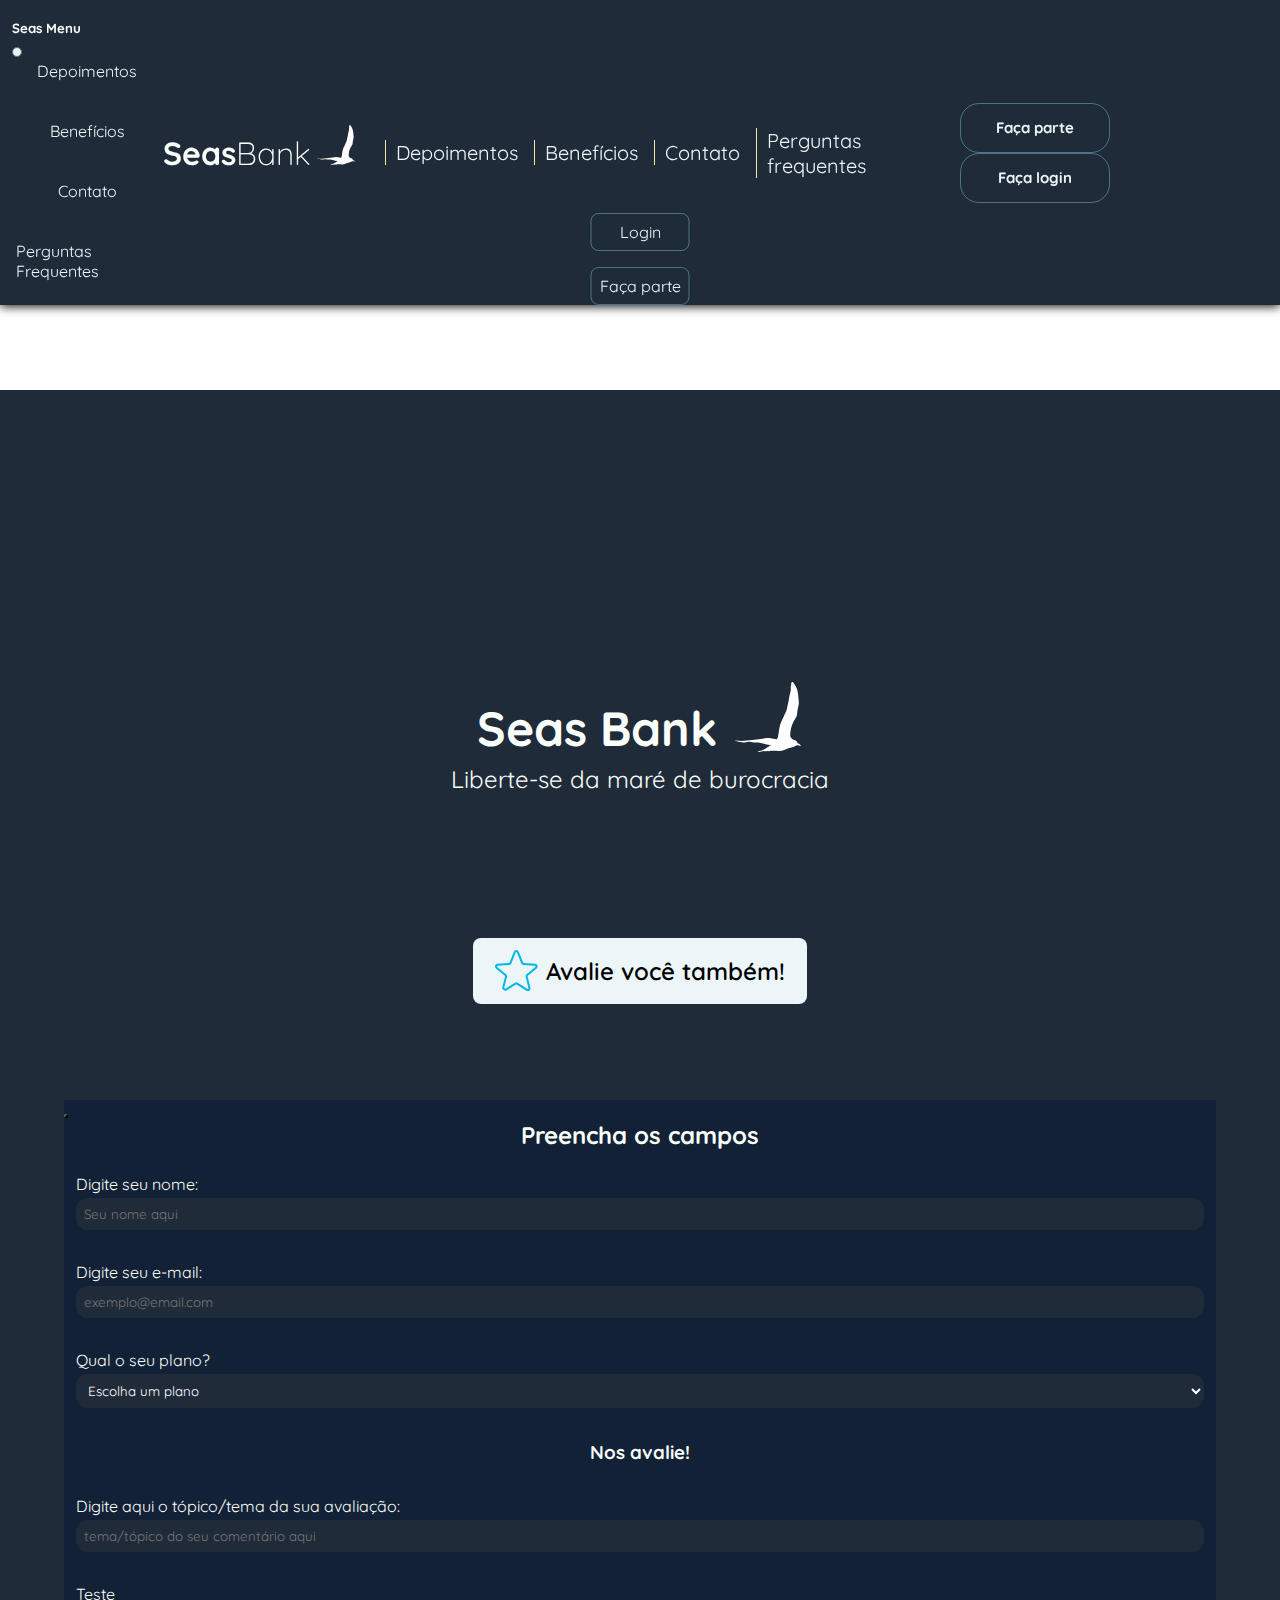
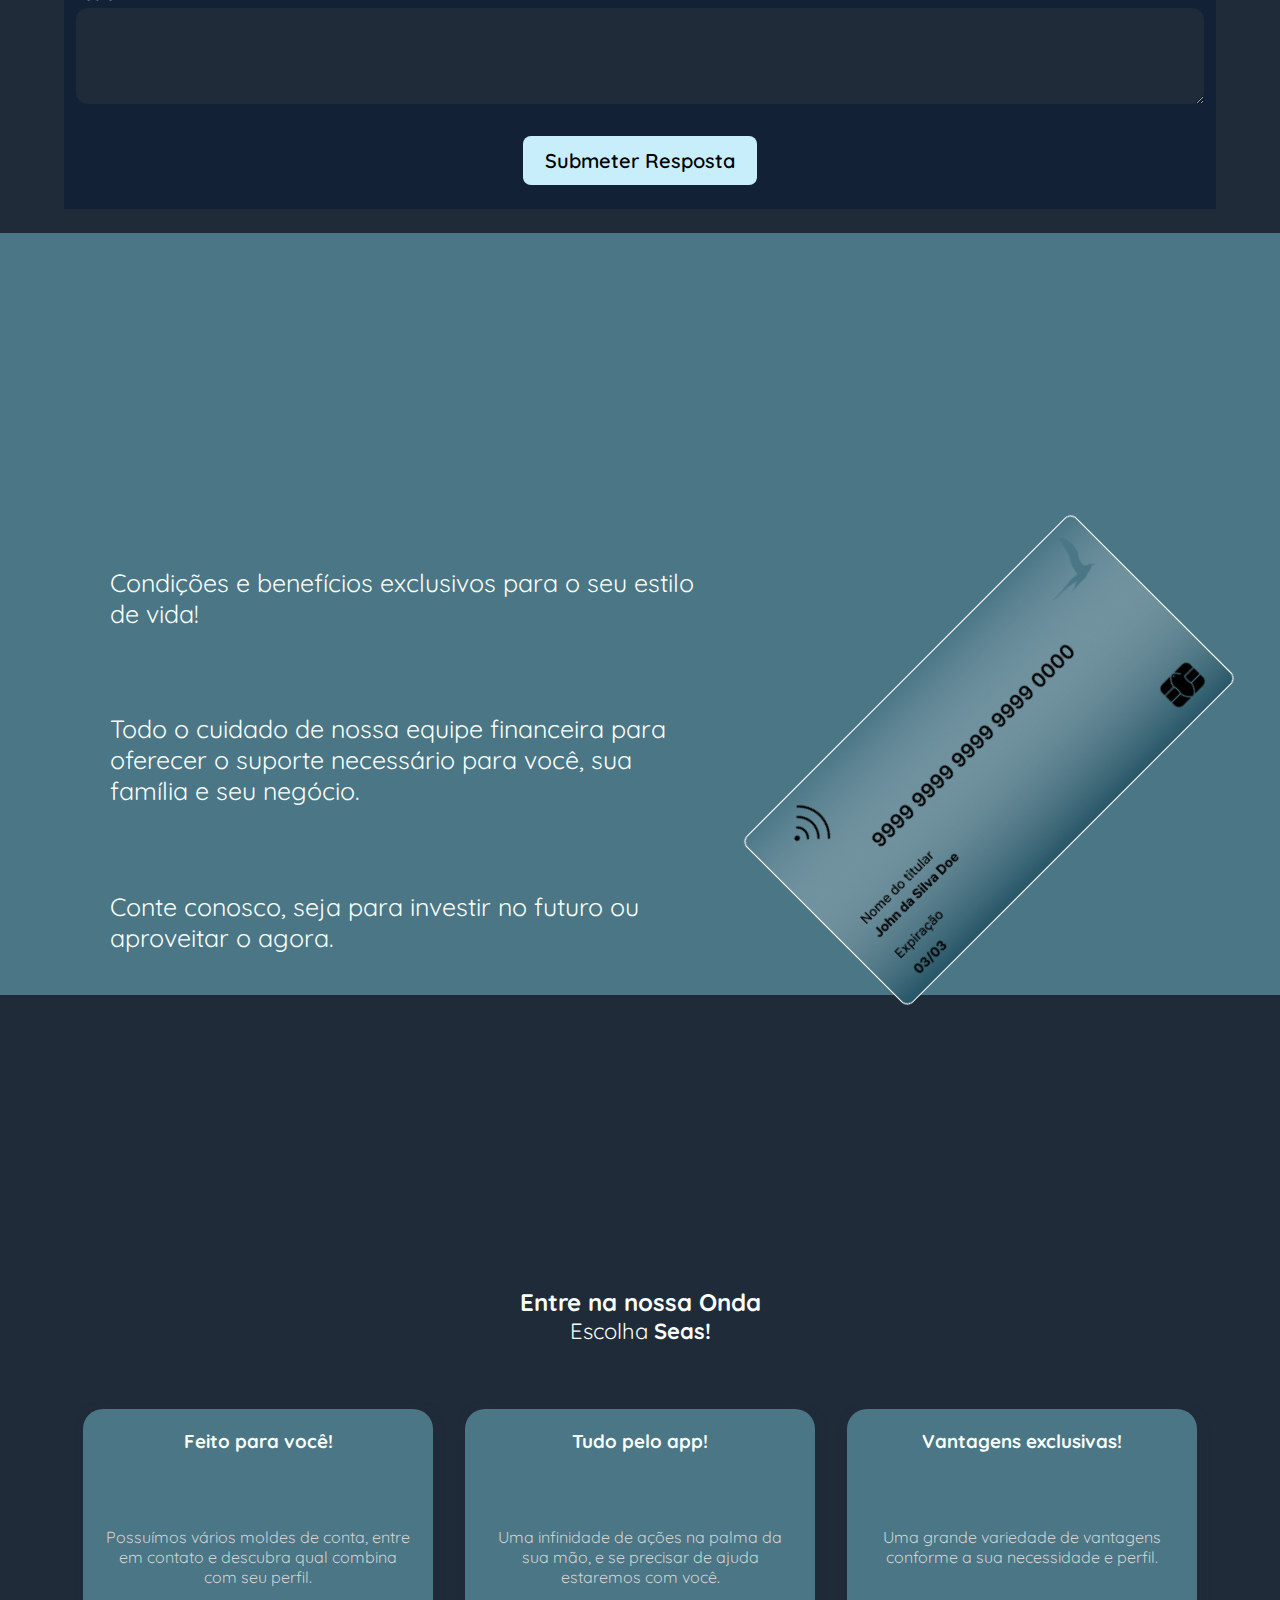
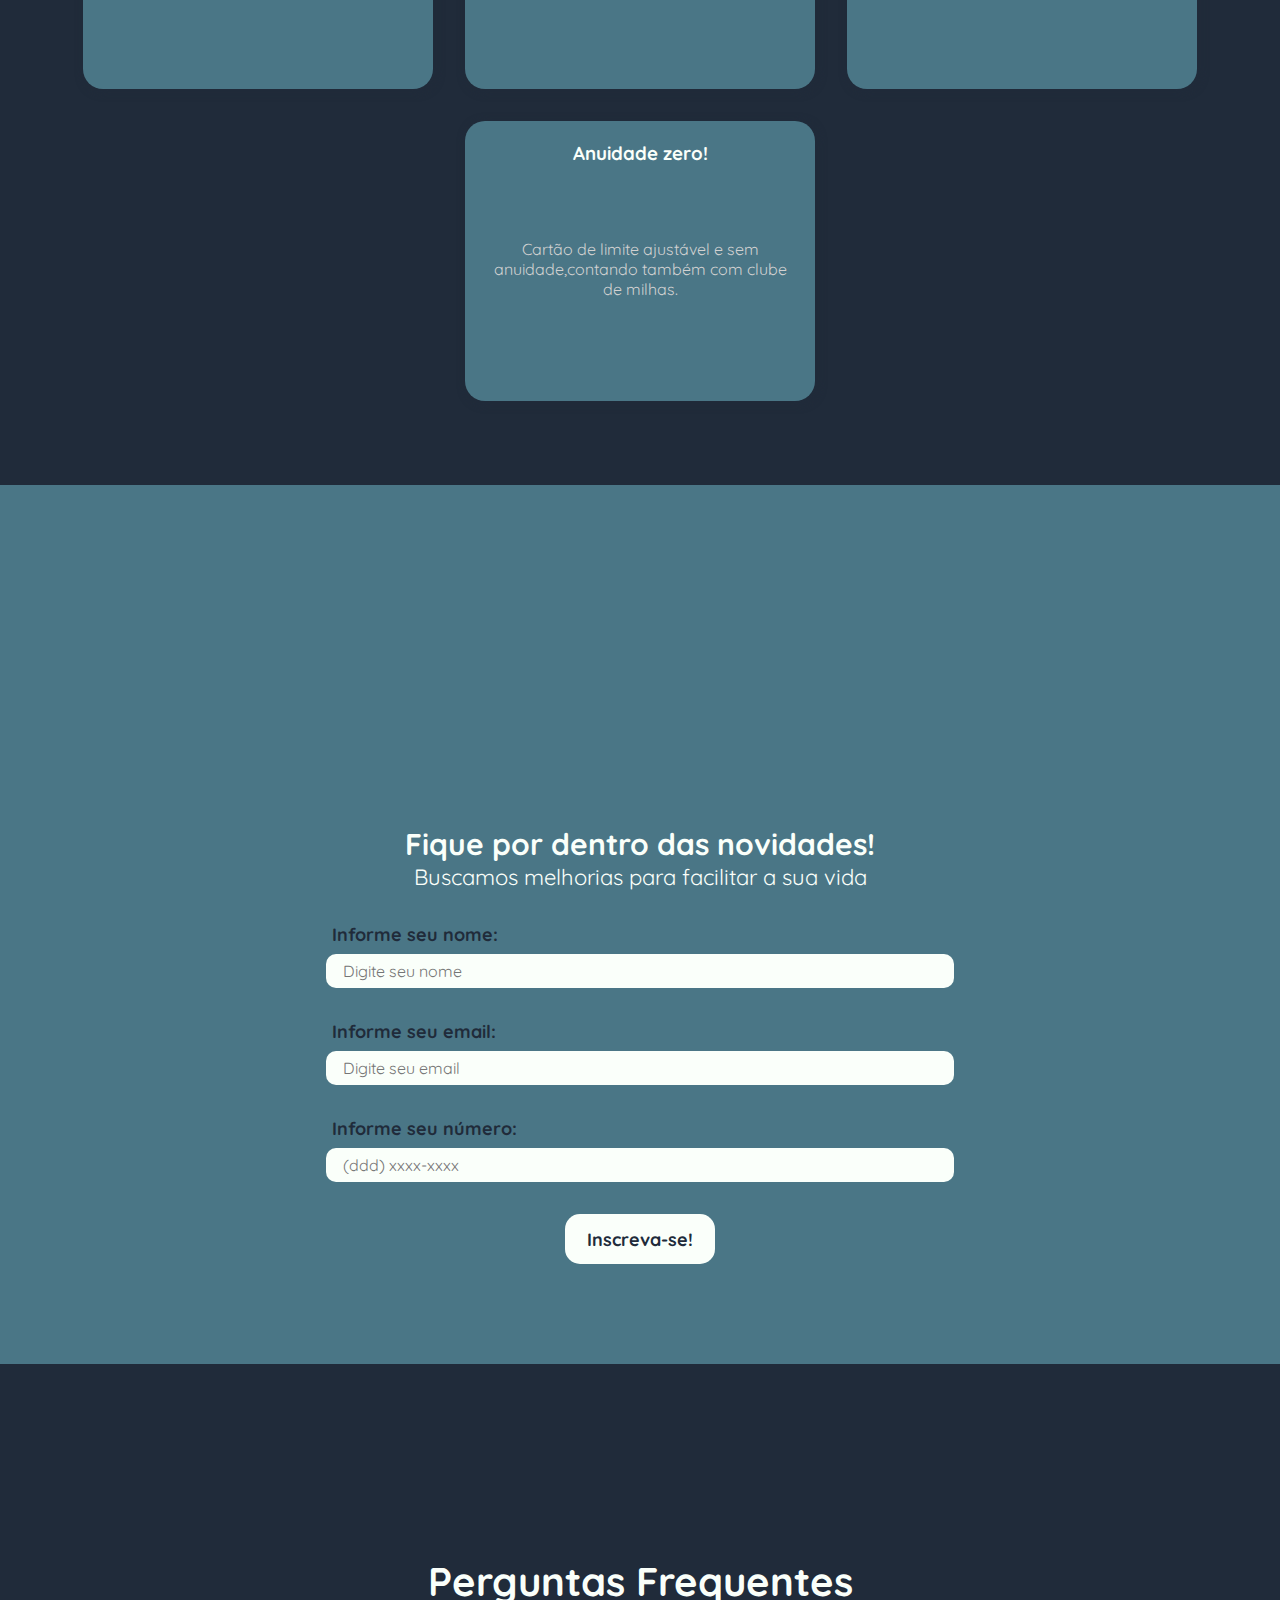
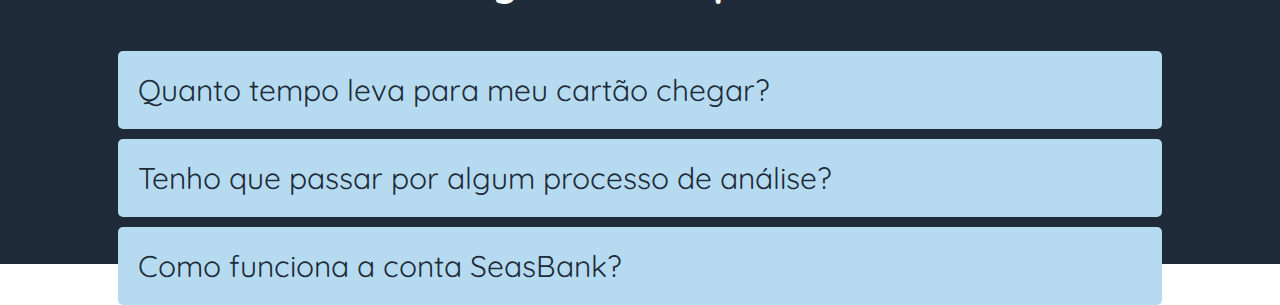
==== commit be46b615: "added: mobile menu to landing page" ====
--- a/index.html
+++ b/index.html
@@ -1,297 +1,465 @@
 <!DOCTYPE html>
 <html lang="pt-BR">
-
-<head>
-    <meta charset="UTF-8" />
-    <meta http-equiv="X-UA-Compatible" content="IE=edge" />
-    <meta name="viewport" content="width=device-width, initial-scale=1.0" />
-    <link href="https://cdn.jsdelivr.net/npm/bootstrap@5.3.0-alpha1/dist/css/bootstrap.min.css" rel="stylesheet"
-        integrity="sha384-GLhlTQ8iRABdZLl6O3oVMWSktQOp6b7In1Zl3/Jr59b6EGGoI1aFkw7cmDA6j6gD" crossorigin="anonymous" />
-    <script src="https://cdn.jsdelivr.net/npm/bootstrap@5.3.0-alpha1/dist/js/bootstrap.bundle.min.js"
-        integrity="sha384-w76AqPfDkMBDXo30jS1Sgez6pr3x5MlQ1ZAGC+nuZB+EYdgRZgiwxhTBTkF7CXvN"
-        crossorigin="anonymous"></script>
-    <link rel="shortcut icon" href="./imgs/gull-bird-flying-shape-svgrepo-com.svg" type="image/SVG" />
-    <link rel="stylesheet" href="https://cdnjs.cloudflare.com/ajax/libs/font-awesome/6.3.0/css/all.min.css"
-        integrity="sha512-SzlrxWUlpfuzQ+pcUCosxcglQRNAq/DZjVsC0lE40xsADsfeQoEypE+enwcOiGjk/bSuGGKHEyjSoQ1zVisanQ=="
-        crossorigin="anonymous" referrerpolicy="no-referrer" />
-
-    <link rel="stylesheet" href="./assets/style.css" />
-    <title>SeasBank</title>
-</head>
-
-<body>
-    <header>
-        <nav>
-            <div class="logo">
-                <a href="#">
-                    <p><span>Seas</span>Bank</p>
-                </a>
-                <a href="#"><img src="./assets/imgs/gull-bird-flying-shape-svgrepo-com.svg"
-                        alt="Logo do banco SeasBank (ave)" /></a>
+    <head>
+        <meta charset="UTF-8" />
+        <meta http-equiv="X-UA-Compatible" content="IE=edge" />
+        <meta name="viewport" content="width=device-width, initial-scale=1.0" />
+        <link
+            href="https://cdn.jsdelivr.net/npm/bootstrap@5.3.0-alpha1/dist/css/bootstrap.min.css"
+            rel="stylesheet"
+            integrity="sha384-GLhlTQ8iRABdZLl6O3oVMWSktQOp6b7In1Zl3/Jr59b6EGGoI1aFkw7cmDA6j6gD"
+            crossorigin="anonymous"
+        />
+        <link
+            rel="shortcut icon"
+            href="./imgs/gull-bird-flying-shape-svgrepo-com.svg"
+            type="image/SVG"
+        />
+        <link
+            rel="stylesheet"
+            href="https://cdnjs.cloudflare.com/ajax/libs/font-awesome/6.3.0/css/all.min.css"
+            integrity="sha512-SzlrxWUlpfuzQ+pcUCosxcglQRNAq/DZjVsC0lE40xsADsfeQoEypE+enwcOiGjk/bSuGGKHEyjSoQ1zVisanQ=="
+            crossorigin="anonymous"
+            referrerpolicy="no-referrer"
+        />
+
+        <link rel="stylesheet" href="./assets/style.css" />
+        <title>SeasBank</title>
+    </head>
+    <body>
+        <header>
+            <button
+                class="btn btn-primary custom-btn-menu"
+                type="button"
+                data-bs-toggle="offcanvas"
+                data-bs-target="#offcanvasScrolling"
+                aria-controls="offcanvasScrolling"
+            >
+                <img
+                    src="./dashboard/imgs/hamburger-icon.svg"
+                    alt="ícone hamburguer para menu lateral"
+                />
+            </button>
+
+            <div
+                class="offcanvas offcanvas-start"
+                data-bs-scroll="true"
+                data-bs-backdrop="false"
+                tabindex="-1"
+                id="offcanvasScrolling"
+                aria-labelledby="offcanvasScrollingLabel"
+            >
+                <div class="offcanvas-header custom-menu-header">
+                    <h5 class="offcanvas-title" id="offcanvasScrollingLabel">
+                        Seas Menu
+                    </h5>
+                    <button
+                        type="button"
+                        class="btn-close custom-header-btn-menu"
+                        data-bs-dismiss="offcanvas"
+                        aria-label="Close"
+                    ></button>
+                </div>
+                <div class="offcanvas-body custom-menu-body">
+                    <ul>
+                        <li><a href="#testimonials">Depoimentos</a></li>
+                        <li><a href="#second-section">Benefícios</a></li>
+                        <li><a href="#contact">Contato</a></li>
+                        <li><a href="#fourth">Perguntas Frequentes</a></li>
+                    </ul>
+
+                    <ul>
+                        <li><a href="./login/">Login</a></li>
+                        <li><a href="./plans/">Faça parte</a></li>
+                    </ul>
+                </div>
             </div>
-
-            <ul>
-                <li><a href="#testimonials">Depoimentos</a></li>
-                <li><a href="#second-section">Benefícios</a></li>
-                <li><a href="#contact">Contato</a></li>
-                <li><a href="#fourth">Perguntas frequentes</a></li>
-            </ul>
-
-            <div>
-                <button class="sign-up-btn">
-                    <a href="./plans/index.html">Faça parte</a>
+            <nav>
+                <div class="logo">
+                    <a href="#">
+                        <p><span>Seas</span>Bank</p>
+                    </a>
+                    <a href="#"
+                        ><img
+                            src="./assets/imgs/gull-bird-flying-shape-svgrepo-com.svg"
+                            alt="Logo do banco SeasBank (ave)"
+                    /></a>
+                </div>
+
+                <ul>
+                    <li><a href="#testimonials">Depoimentos</a></li>
+                    <li><a href="#second-section">Benefícios</a></li>
+                    <li><a href="#contact">Contato</a></li>
+                    <li><a href="#fourth">Perguntas frequentes</a></li>
+                </ul>
+
+                <div>
+                    <button class="sign-up-btn">
+                        <a href="./plans/index.html">Faça parte</a>
+                    </button>
+                    <button class="login-btn">
+                        <a href="./login/">Faça login</a>
+                    </button>
+                </div>
+            </nav>
+        </header>
+        <main>
+            <section class="first">
+                <div class="container1">
+                    <h2>
+                        Navegue por um mar de possibilidades <br />com SeasBank
+                    </h2>
+                </div>
+            </section>
+
+            <section id="testimonials" class="testimonials-section">
+                <div class="section-header">
+                    <div>
+                        <img
+                            src="./assets/imgs/gull-bird-flying-shape-svgrepo-com.svg"
+                            alt="logo do seas"
+                        />
+                        <h2>
+                            <strong>Seas</strong>
+                            Bank
+                        </h2>
+                    </div>
+                    <span>Liberte-se da maré de burocracia</span>
+                </div>
+
+                <div
+                    id="testimonials-container"
+                    class="testimonials-cards"
+                ></div>
+                <button
+                    class="rate-btn"
+                    type="button"
+                    class="btn btn-primary"
+                    data-bs-toggle="modal"
+                    data-bs-target="#exampleModal"
+                >
+                    <img
+                        src="./assets/imgs/star-icon.svg"
+                        alt="ícone de estrela"
+                    />
+                    Avalie você também!
                 </button>
-                <button class="login-btn">
-                    <a href="./login/">Faça login</a>
-                </button>
-            </div>
-        </nav>
-    </header>
-    <main>
-        <section class="first">
-            <div class="container1">
-                <h2>
-                    Navegue por um mar de possibilidades <br />com SeasBank
-                </h2>
-            </div>
-        </section>
-
-        <section id="testimonials" class="testimonials-section">
-            <div class="section-header">
-                <div>
-                    <img src="./assets/imgs/gull-bird-flying-shape-svgrepo-com.svg" alt="logo do seas" />
-                    <h2>
-                        <strong>Seas</strong>
-                        Bank
-                    </h2>
-                </div>
-                <span>Liberte-se da maré de burocracia</span>
-            </div>
-
-            <div id="testimonials-container" class="testimonials-cards"></div>
-            <button class="rate-btn" type="button" class="btn btn-primary" data-bs-toggle="modal"
-                data-bs-target="#exampleModal">
-                <img src="./assets/imgs/star-icon.svg" alt="ícone de estrela" />
-                Avalie você também!
-            </button>
-
-            <!-- Modal -->
-            <div class="modal fade" id="exampleModal" tabindex="-1" aria-labelledby="exampleModalLabel"
-                aria-hidden="true">
-                <div class="modal-dialog modal-dialog-centered">
-                    <div class="modal-content">
-                        <div class="modal-header">
-                            <h1 class="modal-title fs-5" id="exampleModalLabel"></h1>
-                            <button type="button" class="btn-close" id="btn-close" data-bs-dismiss="modal"
-                                aria-label="Close"></button>
+
+                <!-- Modal -->
+                <div
+                    class="modal fade"
+                    id="exampleModal"
+                    tabindex="-1"
+                    aria-labelledby="exampleModalLabel"
+                    aria-hidden="true"
+                >
+                    <div class="modal-dialog modal-dialog-centered">
+                        <div class="modal-content">
+                            <div class="modal-header">
+                                <h1
+                                    class="modal-title fs-5"
+                                    id="exampleModalLabel"
+                                ></h1>
+                                <button
+                                    type="button"
+                                    class="btn-close"
+                                    id="btn-close"
+                                    data-bs-dismiss="modal"
+                                    aria-label="Close"
+                                ></button>
+                            </div>
+                            <div class="modal-body">
+                                <h2>Preencha os campos</h2>
+                                <form id="comment-form">
+                                    <div class="form-container">
+                                        <div class="input-container">
+                                            <label for="comment-name"
+                                                >Digite seu nome:</label
+                                            >
+                                            <input
+                                                id="comment-name"
+                                                type="text"
+                                                placeholder="Seu nome aqui"
+                                                required
+                                            />
+                                        </div>
+
+                                        <div class="input-container">
+                                            <label for="comment-email"
+                                                >Digite seu e-mail:</label
+                                            >
+                                            <input
+                                                id="comment-email"
+                                                type="email"
+                                                placeholder="exemplo@email.com"
+                                                required
+                                            />
+                                        </div>
+
+                                        <div class="input-container">
+                                            <label for="comment-plan"
+                                                >Qual o seu plano?</label
+                                            >
+                                            <select
+                                                name="plan select"
+                                                id="comment-plan"
+                                                required
+                                            >
+                                                <option value="default">
+                                                    Escolha um plano
+                                                </option>
+                                                <option value="silver">
+                                                    Silver
+                                                </option>
+                                                <option value="gold">
+                                                    Gold
+                                                </option>
+                                                <option value="platinum">
+                                                    Platinum
+                                                </option>
+                                            </select>
+                                        </div>
+
+                                        <h3 for="rate-us">Nos avalie!</h3>
+
+                                        <div class="input-container">
+                                            <label
+                                                class="counter-title-container"
+                                                for="comment-title"
+                                                >Digite aqui o tópico/tema da
+                                                sua avaliação:
+                                                <span
+                                                    id="counter-title"
+                                                    class="counter"
+                                                ></span
+                                            ></label>
+                                            <input
+                                                type="text"
+                                                id="comment-title"
+                                                placeholder="tema/tópico do seu comentário aqui"
+                                                class="limited-input 30"
+                                                data-char="30"
+                                                required
+                                            />
+                                        </div>
+
+                                        <div class="input-container">
+                                            <label for="comment-text"
+                                                >Teste<span
+                                                    id="counter-title"
+                                                    class="counter"
+                                                ></span
+                                            ></label>
+                                            <textarea
+                                                name="avaliação usuário"
+                                                id="comment-text"
+                                                cols="10"
+                                                rows="5"
+                                                placeholder="Digite aqui a sua avaliação do Seas Bank"
+                                                class="limited-input 140"
+                                                data-char="140"
+                                                required
+                                            >
+                                            </textarea>
+                                        </div>
+
+                                        <input
+                                            type="submit"
+                                            value="Submeter Resposta"
+                                            class="comment-submit"
+                                            id="comment-submit"
+                                        />
+                                    </div>
+                                </form>
+                            </div>
                         </div>
-                        <div class="modal-body">
-                            <h2>Preencha os campos</h2>
-                            <form id="comment-form">
-                                <div class="form-container">
-                                    <div class="input-container">
-                                        <label for="comment-name">Digite seu nome:</label>
-                                        <input id="comment-name" type="text" placeholder="Seu nome aqui" required />
-                                    </div>
-
-                                    <div class="input-container">
-                                        <label for="comment-email">Digite seu e-mail:</label>
-                                        <input id="comment-email" type="email" placeholder="exemplo@email.com"
-                                            required />
-                                    </div>
-
-                                    <div class="input-container">
-                                        <label for="comment-plan">Qual o seu plano?</label>
-                                        <select name="plan select" id="comment-plan" required>
-                                            <option value="default">
-                                                Escolha um plano
-                                            </option>
-                                            <option value="silver">
-                                                Silver
-                                            </option>
-                                            <option value="gold">
-                                                Gold
-                                            </option>
-                                            <option value="platinum">
-                                                Platinum
-                                            </option>
-                                        </select>
-                                    </div>
-
-                                    <h3 for="rate-us">Nos avalie!</h3>
-
-                                    <div class="input-container">
-                                        <label class="counter-title-container" for="comment-title">Digite aqui o
-                                            tópico/tema da
-                                            sua avaliação: <span id="counter-title" class="counter"></span></label>
-                                        <input type="text" id="comment-title"
-                                            placeholder="tema/tópico do seu comentário aqui" class="limited-input 30"
-                                            data-char='30' required />
-                                    </div>
-
-                                    <div class="input-container">
-                                        <label for="comment-text">Teste<span id="counter-title" class="counter"></span></label>
-                                        <textarea name="avaliação usuário" id="comment-text" cols="10" rows="5"
-                                            placeholder="Digite aqui a sua avaliação do Seas Bank"
-                                            class="limited-input 140" data-char='140' required>
-                                        </textarea>
-                                    </div>
-
-                                    <input type="submit" value="Submeter Resposta" class="comment-submit"
-                                        id="comment-submit" />
-                                </div>
-                            </form>
+                    </div>
+                </div>
+            </section>
+
+            <section id="second-section" class="second">
+                <div class="textos">
+                    <div class="left-text">
+                        <i class="fa-regular fa-credit-card"></i>
+                        <p>
+                            Condições e benefícios exclusivos para o seu estilo
+                            de vida!
+                        </p>
+                    </div>
+                    <div class="left-text">
+                        <i class="fa-solid fa-hand-holding-dollar"></i>
+                        <p>
+                            Todo o cuidado de nossa equipe financeira para
+                            oferecer o suporte necessário para você, sua família
+                            e seu negócio.
+                        </p>
+                    </div>
+                    <div class="left-text">
+                        <i class="fa-solid fa-money-bill-trend-up"></i>
+                        <p>
+                            Conte conosco, seja para investir no futuro ou
+                            aproveitar o agora.
+                        </p>
+                    </div>
+                </div>
+                <div class="card-img">
+                    <img
+                        src="./assets/imgs/card-platinum-2.png"
+                        alt="Cartão SeaBank"
+                    />
+                </div>
+            </section>
+
+            <section id="third" class="third">
+                <div class="section-title">
+                    <h2>Entre na nossa Onda</h2>
+                    <span>Escolha <strong>Seas!</strong></span>
+                </div>
+
+                <div class="cards">
+                    <div class="card">
+                        <h3>Feito para você!</h3>
+                        <p>
+                            Possuímos vários moldes de conta, entre em contato e
+                            descubra qual combina com seu perfil.
+                        </p>
+                    </div>
+                    <div class="card">
+                        <h3>Tudo pelo app!</h3>
+                        <p>
+                            Uma infinidade de ações na palma da sua mão, e se
+                            precisar de ajuda estaremos com você.
+                        </p>
+                    </div>
+                    <div class="card">
+                        <h3>Vantagens exclusivas!</h3>
+                        <p>
+                            Uma grande variedade de vantagens conforme a sua
+                            necessidade e perfil.
+                        </p>
+                    </div>
+                    <div class="card">
+                        <h3>Anuidade zero!</h3>
+                        <p>
+                            Cartão de limite ajustável e sem anuidade,contando
+                            também com clube de milhas.
+                        </p>
+                    </div>
+                </div>
+            </section>
+
+            <section id="contact" class="contact-section">
+                <div class="formu">
+                    <div class="section-title">
+                        <h2>Fique por dentro das novidades!</h2>
+                        <span
+                            >Buscamos melhorias para facilitar a sua vida</span
+                        >
+                    </div>
+
+                    <form>
+                        <div class="nome">
+                            <label for="name">Informe seu nome:</label>
+                            <input
+                                type="text"
+                                name="name"
+                                id=""
+                                placeholder="Digite seu nome"
+                                required
+                            />
                         </div>
-                    </div>
-                </div>
-            </div>
-        </section>
-
-        <section id="second-section" class="second">
-            <div class="textos">
-                <div class="left-text">
-                    <i class="fa-regular fa-credit-card"></i>
-                    <p>
-                        Condições e benefícios exclusivos para o seu estilo
-                        de vida!
-                    </p>
-                </div>
-                <div class="left-text">
-                    <i class="fa-solid fa-hand-holding-dollar"></i>
-                    <p>
-                        Todo o cuidado de nossa equipe financeira para
-                        oferecer o suporte necessário para você, sua família
-                        e seu negócio.
-                    </p>
-                </div>
-                <div class="left-text">
-                    <i class="fa-solid fa-money-bill-trend-up"></i>
-                    <p>
-                        Conte conosco, seja para investir no futuro ou
-                        aproveitar o agora.
-                    </p>
-                </div>
-            </div>
-            <div class="card-img">
-                <img src="./assets/imgs/card-platinum-2.png" alt="Cartão SeaBank" />
-            </div>
-        </section>
-
-        <section id="third" class="third">
-            <div class="section-title">
-                <h2>Entre na nossa Onda</h2>
-                <span>Escolha <strong>Seas!</strong></span>
-            </div>
-
-            <div class="cards">
-                <div class="card">
-                    <h3>Feito para você!</h3>
-                    <p>
-                        Possuímos vários moldes de conta, entre em contato e
-                        descubra qual combina com seu perfil.
-                    </p>
-                </div>
-                <div class="card">
-                    <h3>Tudo pelo app!</h3>
-                    <p>
-                        Uma infinidade de ações na palma da sua mão, e se
-                        precisar de ajuda estaremos com você.
-                    </p>
-                </div>
-                <div class="card">
-                    <h3>Vantagens exclusivas!</h3>
-                    <p>
-                        Uma grande variedade de vantagens conforme a sua
-                        necessidade e perfil.
-                    </p>
-                </div>
-                <div class="card">
-                    <h3>Anuidade zero!</h3>
-                    <p>
-                        Cartão de limite ajustável e sem anuidade,contando
-                        também com clube de milhas.
-                    </p>
-                </div>
-            </div>
-        </section>
-
-        <section id="contact" class="contact-section">
-            <div class="formu">
-                <div class="section-title">
-                    <h2>Fique por dentro das novidades!</h2>
-                    <span>Buscamos melhorias para facilitar a sua vida</span>
-                </div>
-
-                <form>
-                    <div class="nome">
-                        <label for="name">Informe seu nome:</label>
-                        <input type="text" name="name" id="" placeholder="Digite seu nome" required />
-                    </div>
-
-                    <div class="email">
-                        <label for="email">Informe seu email:</label>
-                        <input type="email" name="email" id="email" placeholder="Digite seu email" required />
-                    </div>
-
-                    <div class="number">
-                        <label for="number">Informe seu número:</label>
-                        <input type="text" name="number" id="telefone" placeholder="(ddd) xxxx-xxxx"
-                            onkeyup="mascaraTelefone()" required />
-                    </div>
-
-                    <input id="submit-btn-news" type="submit" value="Inscreva-se!" onclick="validarEmail()" />
-                </form>
-
-                <div id="liveAlertPlaceholder"></div>
-                <!-- <button
+
+                        <div class="email">
+                            <label for="email">Informe seu email:</label>
+                            <input
+                                type="email"
+                                name="email"
+                                id="email"
+                                placeholder="Digite seu email"
+                                required
+                            />
+                        </div>
+
+                        <div class="number">
+                            <label for="number">Informe seu número:</label>
+                            <input
+                                type="text"
+                                name="number"
+                                id="telefone"
+                                placeholder="(ddd) xxxx-xxxx"
+                                onkeyup="mascaraTelefone()"
+                                required
+                            />
+                        </div>
+
+                        <input
+                            id="submit-btn-news"
+                            type="submit"
+                            value="Inscreva-se!"
+                            onclick="validarEmail()"
+                        />
+                    </form>
+
+                    <div id="liveAlertPlaceholder"></div>
+                    <!-- <button
                         type="button"
                         class="btn btn-primary"
                         id="liveAlertBtn"
                     >
                         Show live alert
                     </button> -->
-            </div>
-        </section>
-        <section id="fourth" class="fourth">
-            <h3>Perguntas Frequentes</h3>
-            <div>
-                <details>
-                    <summary>
-                        Quanto tempo leva para meu cartão chegar?<i class="fa-regular fa-compass"></i>
-                    </summary>
-                    <p>
-                        Geralmente até duas semanas, dependendo de sua
-                        localidade.
-                    </p>
-                </details>
-            </div>
-            <div>
-                <details>
-                    <summary>
-                        Tenho que passar por algum processo de análise?<i class="fa-regular fa-compass"></i>
-                    </summary>
-                    <p>
-                        Não, preenchendo os requisitos mínimos cadastrais
-                        você já estara fazendo parte do SeasBank.
-                    </p>
-                </details>
-            </div>
-            <div>
-                <details>
-                    <summary>
-                        Como funciona a conta SeasBank?<i class="fa-regular fa-compass"></i>
-                    </summary>
-                    <p>
-                        Sua conta no SeasBank funcionará como uma carteira
-                        digital, podendo efetuar diversas transações na
-                        palma da sua mão, além de realizar investimentos
-                        tanto em seu país quanto em qualquer outro mercado.
-                    </p>
-                </details>
-            </div>
-        </section>
-    </main>
-    <script src="./assets/js/script.js"></script>
-</body>
-
-</html>+                </div>
+            </section>
+            <section id="fourth" class="fourth">
+                <h3>Perguntas Frequentes</h3>
+                <div>
+                    <details>
+                        <summary>
+                            Quanto tempo leva para meu cartão chegar?<i
+                                class="fa-regular fa-compass"
+                            ></i>
+                        </summary>
+                        <p>
+                            Geralmente até duas semanas, dependendo de sua
+                            localidade.
+                        </p>
+                    </details>
+                </div>
+                <div>
+                    <details>
+                        <summary>
+                            Tenho que passar por algum processo de análise?<i
+                                class="fa-regular fa-compass"
+                            ></i>
+                        </summary>
+                        <p>
+                            Não, preenchendo os requisitos mínimos cadastrais
+                            você já estara fazendo parte do SeasBank.
+                        </p>
+                    </details>
+                </div>
+                <div>
+                    <details>
+                        <summary>
+                            Como funciona a conta SeasBank?<i
+                                class="fa-regular fa-compass"
+                            ></i>
+                        </summary>
+                        <p>
+                            Sua conta no SeasBank funcionará como uma carteira
+                            digital, podendo efetuar diversas transações na
+                            palma da sua mão, além de realizar investimentos
+                            tanto em seu país quanto em qualquer outro mercado.
+                        </p>
+                    </details>
+                </div>
+            </section>
+        </main>
+        <script
+            src="https://cdn.jsdelivr.net/npm/bootstrap@5.3.0-alpha1/dist/js/bootstrap.bundle.min.js"
+            integrity="sha384-w76AqPfDkMBDXo30jS1Sgez6pr3x5MlQ1ZAGC+nuZB+EYdgRZgiwxhTBTkF7CXvN"
+            crossorigin="anonymous"
+        ></script>
+        <script src="./assets/js/script.js"></script>
+    </body>
+</html>
--- a/assets/style.css
+++ b/assets/style.css
@@ -25,6 +25,88 @@
 a {
     text-decoration: none;
     color: #ecf5f8;
+}
+
+.custom-btn-menu {
+    background-color: transparent;
+    border: var(--color3);
+    display: none;
+}
+
+.custom-btn-menu:hover {
+    background-color: var(--color3);
+}
+.custom-header-btn-menu {
+    transition: all 0.3s;
+    border: 1.5px solid var(--color3);
+    border-radius: 8px;
+    padding: 4px;
+}
+
+.custom-header-btn-menu:hover {
+    background-color: var(--color3);
+}
+
+.custom-menu-header {
+    background-color: var(--color1);
+}
+
+.custom-menu-body {
+    background-color: var(--color1);
+}
+
+.custom-menu-body ul:nth-child(1) {
+    display: flex;
+    flex-direction: column;
+    align-items: center;
+    gap: 32px;
+}
+
+.custom-menu-body ul:nth-child(1) li {
+    width: 100%;
+}
+
+.custom-menu-body ul:nth-child(1) li a {
+    display: flex;
+    justify-content: center;
+    transition: all 0.3s;
+    border-radius: 4px;
+    padding: 4px;
+}
+
+.custom-menu-body ul:nth-child(1) li a:hover {
+    background-color: var(--color3);
+}
+
+.custom-menu-body ul:nth-child(2) {
+    position: absolute;
+    bottom: 0;
+    left: 50%;
+    transform: translateX(-50%);
+    display: flex;
+    flex-direction: column;
+    align-items: center;
+    justify-content: flex-end;
+    gap: 16px;
+}
+
+.custom-menu-body ul:nth-child(2) li {
+    width: 100%;
+    border-radius: 8px;
+    transition: all 0.3s;
+}
+
+.custom-menu-body ul:nth-child(2) li:hover {
+    background-color: var(--color3);
+}
+.custom-menu-body ul:nth-child(2) li a {
+    border: 1.5px solid var(--color3);
+    width: 100%;
+    display: flex;
+    justify-content: center;
+    align-items: center;
+    border-radius: 8px;
+    padding: 8px;
 }
 
 header {
@@ -416,7 +498,8 @@
     padding-right: 8px;
 }
 
-.counter-title.counter-overflow, .counter-text.counter-overflow {
+.counter-title.counter-overflow,
+.counter-text.counter-overflow {
     color: #e15656;
 }
 
@@ -735,6 +818,22 @@
 }
 
 @media (max-width: 1200px) {
+    .custom-btn-menu {
+        display: block;
+        position: absolute;
+        left: 2%;
+        top: 50%;
+        transform: translateY(-50%);
+    }
+
+    .custom-btn-menu img {
+        filter: brightness(0) invert(1);
+    }
+
+    .custom-btn-menu:hover {
+        background-color: var(--color3);
+    }
+
     header {
         flex-direction: column;
         gap: 10px;
@@ -745,7 +844,7 @@
     header > nav {
         width: 100%;
         justify-content: center;
-        flex-direction: column;
+        flex-direction: row-reverse;
         gap: 8px;
     }
 
@@ -768,6 +867,7 @@
     .sign-up-btn {
         max-width: 100px;
         margin: 0;
+        display: none;
     }
 
     .logo > a > p {
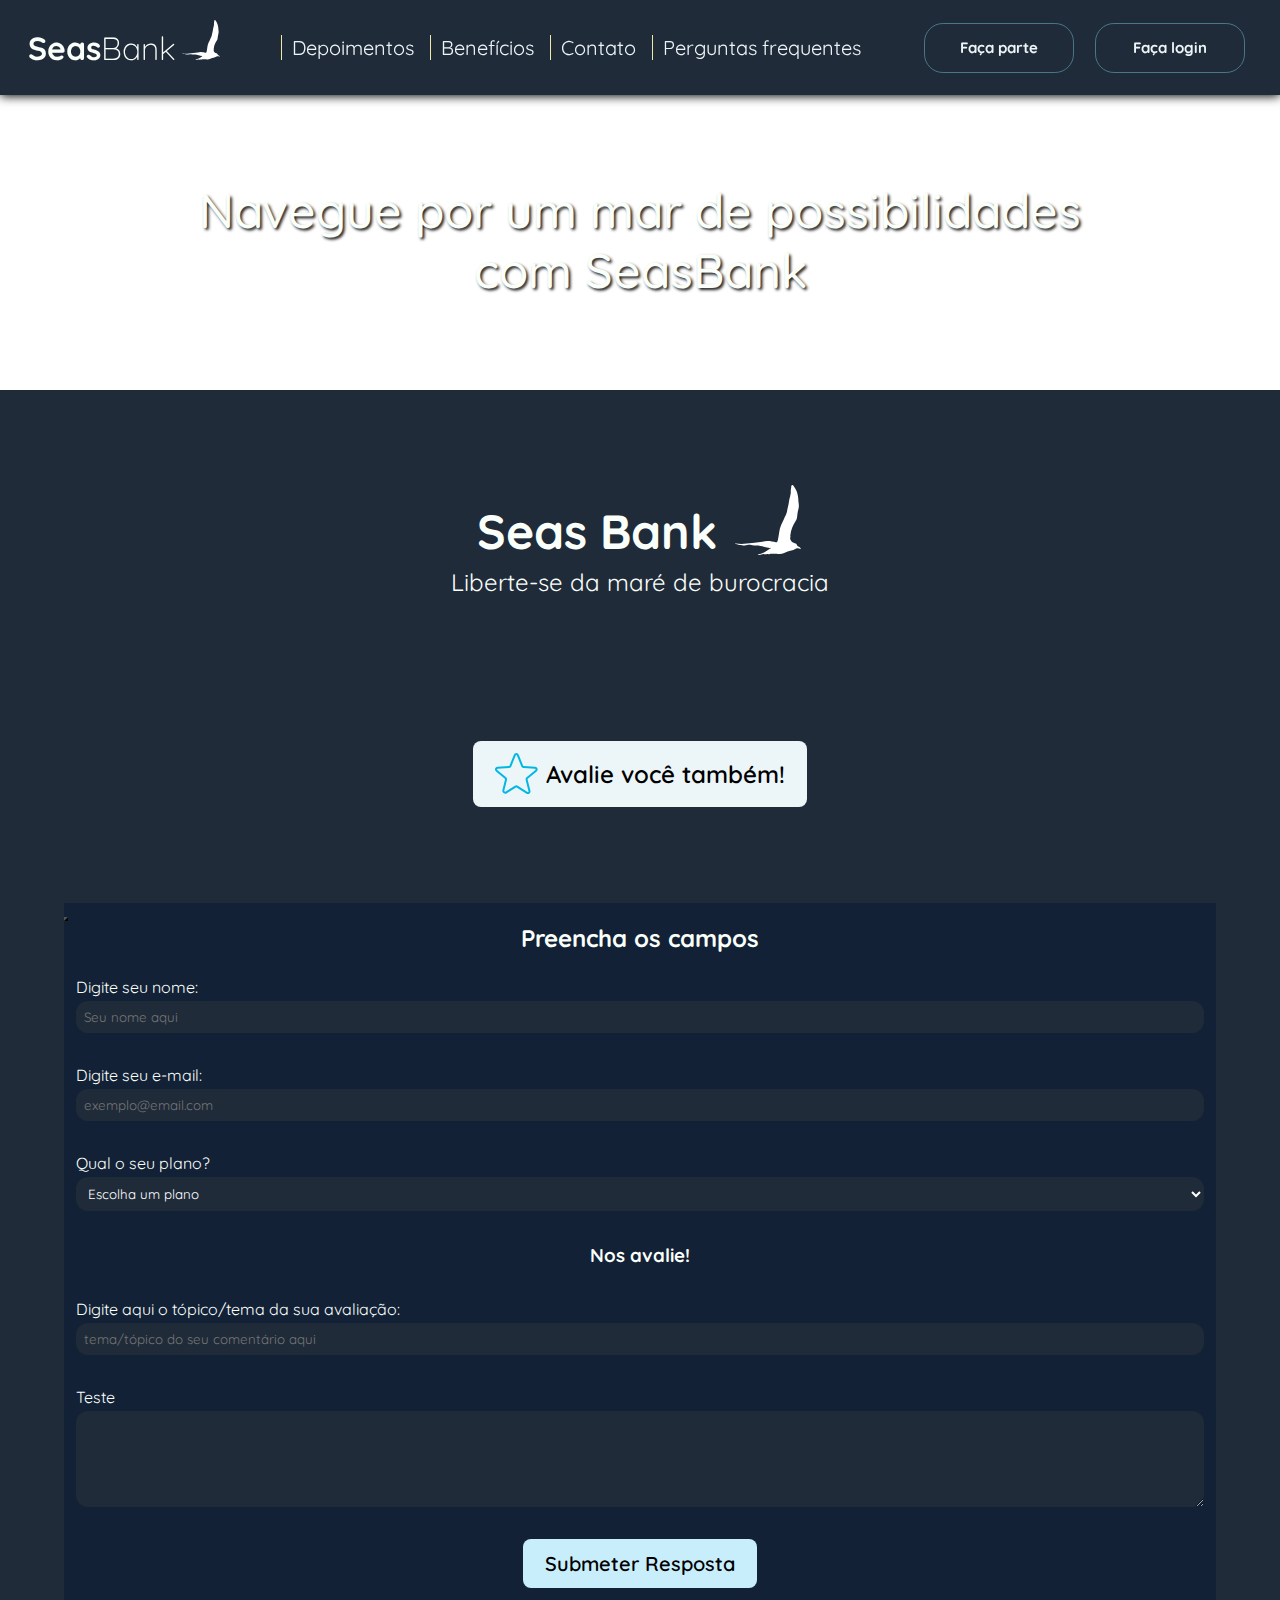
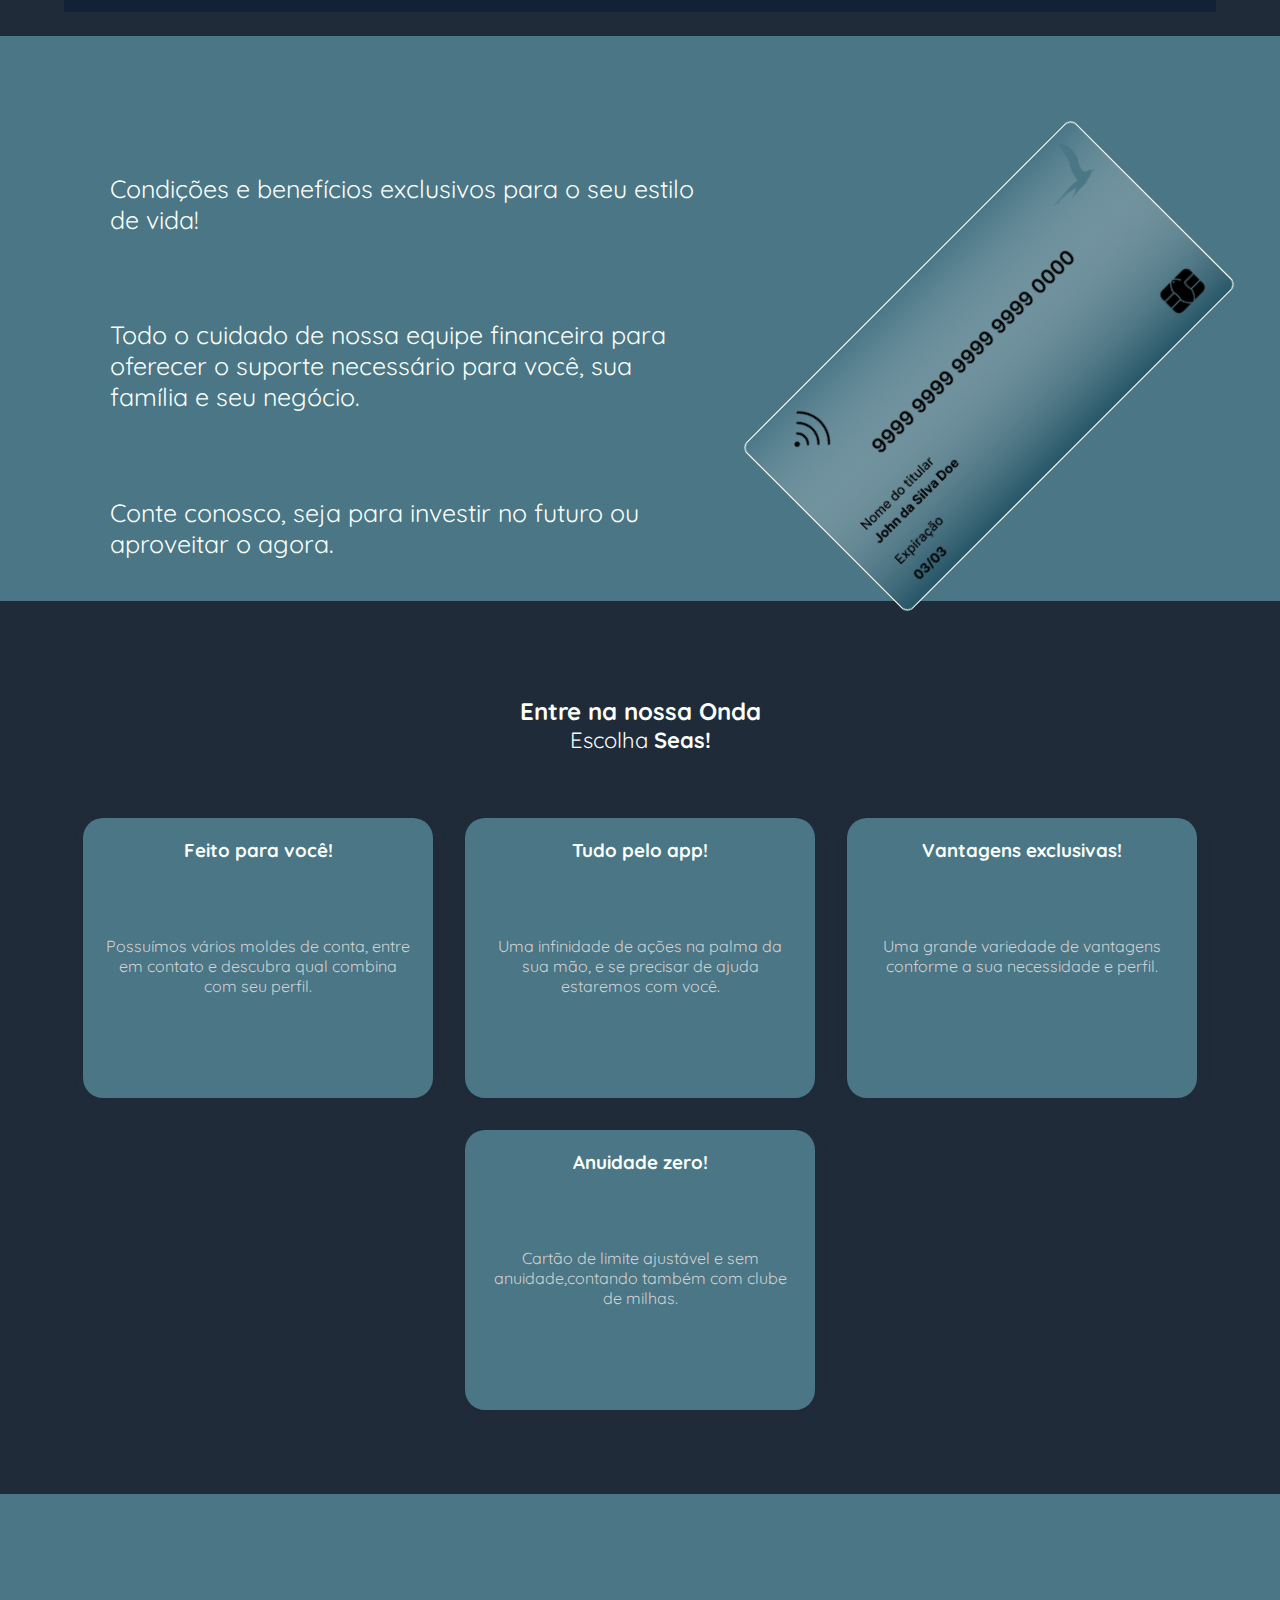
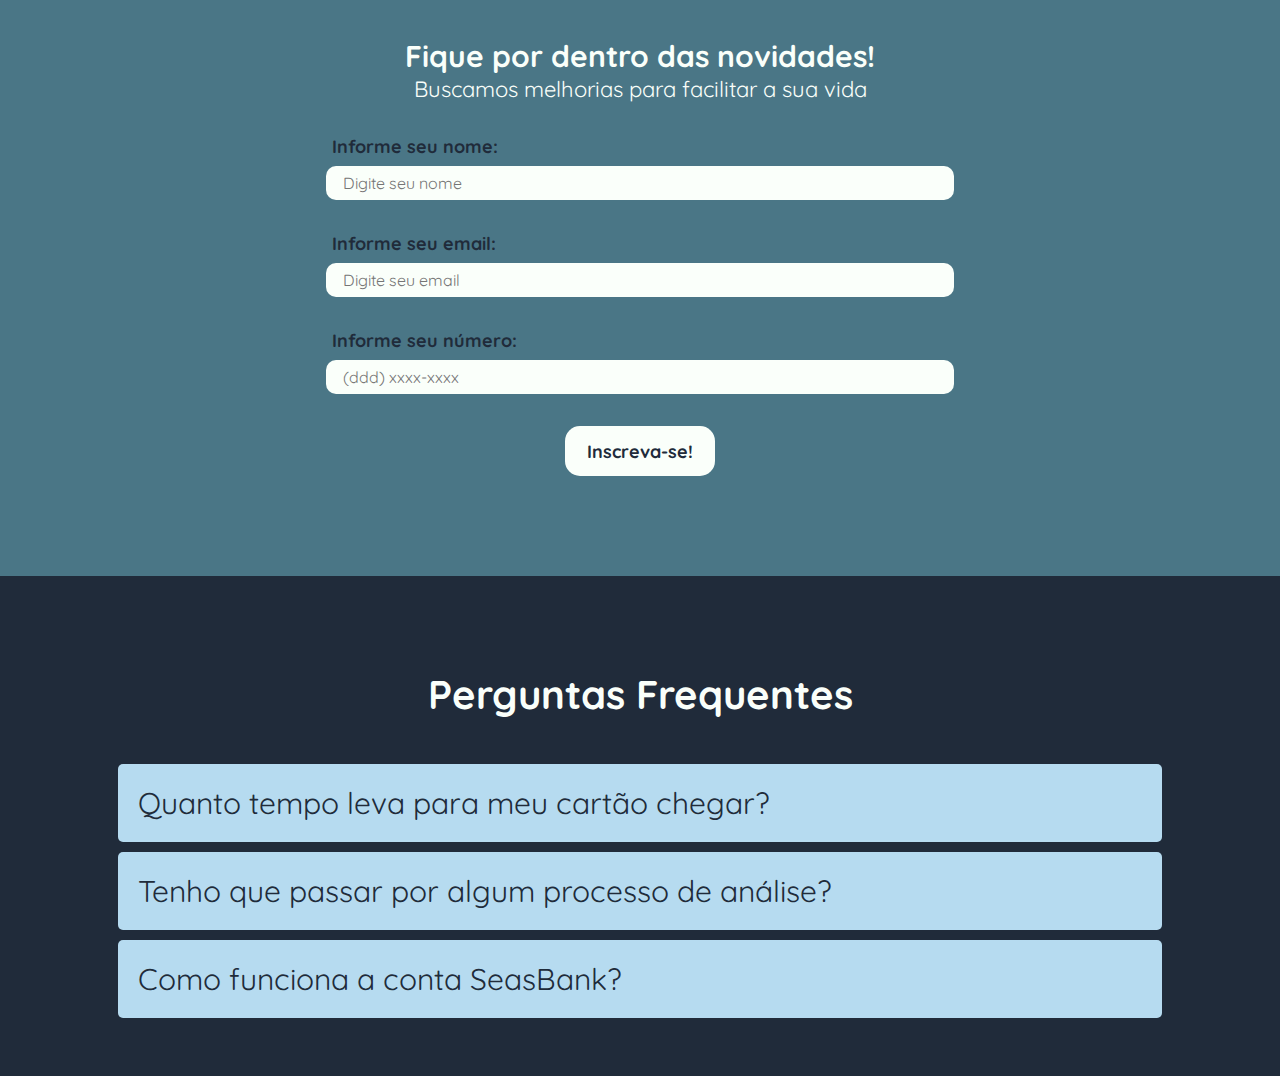
==== commit c9c52091: "Contadores de caracteres em andamento" ====
--- a/index.html
+++ b/index.html
@@ -1,465 +1,297 @@
 <!DOCTYPE html>
 <html lang="pt-BR">
-    <head>
-        <meta charset="UTF-8" />
-        <meta http-equiv="X-UA-Compatible" content="IE=edge" />
-        <meta name="viewport" content="width=device-width, initial-scale=1.0" />
-        <link
-            href="https://cdn.jsdelivr.net/npm/bootstrap@5.3.0-alpha1/dist/css/bootstrap.min.css"
-            rel="stylesheet"
-            integrity="sha384-GLhlTQ8iRABdZLl6O3oVMWSktQOp6b7In1Zl3/Jr59b6EGGoI1aFkw7cmDA6j6gD"
-            crossorigin="anonymous"
-        />
-        <link
-            rel="shortcut icon"
-            href="./imgs/gull-bird-flying-shape-svgrepo-com.svg"
-            type="image/SVG"
-        />
-        <link
-            rel="stylesheet"
-            href="https://cdnjs.cloudflare.com/ajax/libs/font-awesome/6.3.0/css/all.min.css"
-            integrity="sha512-SzlrxWUlpfuzQ+pcUCosxcglQRNAq/DZjVsC0lE40xsADsfeQoEypE+enwcOiGjk/bSuGGKHEyjSoQ1zVisanQ=="
-            crossorigin="anonymous"
-            referrerpolicy="no-referrer"
-        />
-
-        <link rel="stylesheet" href="./assets/style.css" />
-        <title>SeasBank</title>
-    </head>
-    <body>
-        <header>
-            <button
-                class="btn btn-primary custom-btn-menu"
-                type="button"
-                data-bs-toggle="offcanvas"
-                data-bs-target="#offcanvasScrolling"
-                aria-controls="offcanvasScrolling"
-            >
-                <img
-                    src="./dashboard/imgs/hamburger-icon.svg"
-                    alt="ícone hamburguer para menu lateral"
-                />
+
+<head>
+    <meta charset="UTF-8" />
+    <meta http-equiv="X-UA-Compatible" content="IE=edge" />
+    <meta name="viewport" content="width=device-width, initial-scale=1.0" />
+    <link href="https://cdn.jsdelivr.net/npm/bootstrap@5.3.0-alpha1/dist/css/bootstrap.min.css" rel="stylesheet"
+        integrity="sha384-GLhlTQ8iRABdZLl6O3oVMWSktQOp6b7In1Zl3/Jr59b6EGGoI1aFkw7cmDA6j6gD" crossorigin="anonymous" />
+    <script src="https://cdn.jsdelivr.net/npm/bootstrap@5.3.0-alpha1/dist/js/bootstrap.bundle.min.js"
+        integrity="sha384-w76AqPfDkMBDXo30jS1Sgez6pr3x5MlQ1ZAGC+nuZB+EYdgRZgiwxhTBTkF7CXvN"
+        crossorigin="anonymous"></script>
+    <link rel="shortcut icon" href="./imgs/gull-bird-flying-shape-svgrepo-com.svg" type="image/SVG" />
+    <link rel="stylesheet" href="https://cdnjs.cloudflare.com/ajax/libs/font-awesome/6.3.0/css/all.min.css"
+        integrity="sha512-SzlrxWUlpfuzQ+pcUCosxcglQRNAq/DZjVsC0lE40xsADsfeQoEypE+enwcOiGjk/bSuGGKHEyjSoQ1zVisanQ=="
+        crossorigin="anonymous" referrerpolicy="no-referrer" />
+
+    <link rel="stylesheet" href="./assets/style.css" />
+    <title>SeasBank</title>
+</head>
+
+<body>
+    <header>
+        <nav>
+            <div class="logo">
+                <a href="#">
+                    <p><span>Seas</span>Bank</p>
+                </a>
+                <a href="#"><img src="./assets/imgs/gull-bird-flying-shape-svgrepo-com.svg"
+                        alt="Logo do banco SeasBank (ave)" /></a>
+            </div>
+
+            <ul>
+                <li><a href="#testimonials">Depoimentos</a></li>
+                <li><a href="#second-section">Benefícios</a></li>
+                <li><a href="#contact">Contato</a></li>
+                <li><a href="#fourth">Perguntas frequentes</a></li>
+            </ul>
+
+            <div>
+                <button class="sign-up-btn">
+                    <a href="./plans/index.html">Faça parte</a>
+                </button>
+                <button class="login-btn">
+                    <a href="./login/">Faça login</a>
+                </button>
+            </div>
+        </nav>
+    </header>
+    <main>
+        <section class="first">
+            <div class="container1">
+                <h2>
+                    Navegue por um mar de possibilidades <br />com SeasBank
+                </h2>
+            </div>
+        </section>
+
+        <section id="testimonials" class="testimonials-section">
+            <div class="section-header">
+                <div>
+                    <img src="./assets/imgs/gull-bird-flying-shape-svgrepo-com.svg" alt="logo do seas" />
+                    <h2>
+                        <strong>Seas</strong>
+                        Bank
+                    </h2>
+                </div>
+                <span>Liberte-se da maré de burocracia</span>
+            </div>
+
+            <div id="testimonials-container" class="testimonials-cards"></div>
+            <button class="rate-btn" type="button" class="btn btn-primary" data-bs-toggle="modal"
+                data-bs-target="#exampleModal">
+                <img src="./assets/imgs/star-icon.svg" alt="ícone de estrela" />
+                Avalie você também!
             </button>
 
-            <div
-                class="offcanvas offcanvas-start"
-                data-bs-scroll="true"
-                data-bs-backdrop="false"
-                tabindex="-1"
-                id="offcanvasScrolling"
-                aria-labelledby="offcanvasScrollingLabel"
-            >
-                <div class="offcanvas-header custom-menu-header">
-                    <h5 class="offcanvas-title" id="offcanvasScrollingLabel">
-                        Seas Menu
-                    </h5>
-                    <button
-                        type="button"
-                        class="btn-close custom-header-btn-menu"
-                        data-bs-dismiss="offcanvas"
-                        aria-label="Close"
-                    ></button>
-                </div>
-                <div class="offcanvas-body custom-menu-body">
-                    <ul>
-                        <li><a href="#testimonials">Depoimentos</a></li>
-                        <li><a href="#second-section">Benefícios</a></li>
-                        <li><a href="#contact">Contato</a></li>
-                        <li><a href="#fourth">Perguntas Frequentes</a></li>
-                    </ul>
-
-                    <ul>
-                        <li><a href="./login/">Login</a></li>
-                        <li><a href="./plans/">Faça parte</a></li>
-                    </ul>
-                </div>
-            </div>
-            <nav>
-                <div class="logo">
-                    <a href="#">
-                        <p><span>Seas</span>Bank</p>
-                    </a>
-                    <a href="#"
-                        ><img
-                            src="./assets/imgs/gull-bird-flying-shape-svgrepo-com.svg"
-                            alt="Logo do banco SeasBank (ave)"
-                    /></a>
-                </div>
-
-                <ul>
-                    <li><a href="#testimonials">Depoimentos</a></li>
-                    <li><a href="#second-section">Benefícios</a></li>
-                    <li><a href="#contact">Contato</a></li>
-                    <li><a href="#fourth">Perguntas frequentes</a></li>
-                </ul>
-
-                <div>
-                    <button class="sign-up-btn">
-                        <a href="./plans/index.html">Faça parte</a>
-                    </button>
-                    <button class="login-btn">
-                        <a href="./login/">Faça login</a>
-                    </button>
-                </div>
-            </nav>
-        </header>
-        <main>
-            <section class="first">
-                <div class="container1">
-                    <h2>
-                        Navegue por um mar de possibilidades <br />com SeasBank
-                    </h2>
-                </div>
-            </section>
-
-            <section id="testimonials" class="testimonials-section">
-                <div class="section-header">
-                    <div>
-                        <img
-                            src="./assets/imgs/gull-bird-flying-shape-svgrepo-com.svg"
-                            alt="logo do seas"
-                        />
-                        <h2>
-                            <strong>Seas</strong>
-                            Bank
-                        </h2>
-                    </div>
-                    <span>Liberte-se da maré de burocracia</span>
-                </div>
-
-                <div
-                    id="testimonials-container"
-                    class="testimonials-cards"
-                ></div>
-                <button
-                    class="rate-btn"
-                    type="button"
-                    class="btn btn-primary"
-                    data-bs-toggle="modal"
-                    data-bs-target="#exampleModal"
-                >
-                    <img
-                        src="./assets/imgs/star-icon.svg"
-                        alt="ícone de estrela"
-                    />
-                    Avalie você também!
-                </button>
-
-                <!-- Modal -->
-                <div
-                    class="modal fade"
-                    id="exampleModal"
-                    tabindex="-1"
-                    aria-labelledby="exampleModalLabel"
-                    aria-hidden="true"
-                >
-                    <div class="modal-dialog modal-dialog-centered">
-                        <div class="modal-content">
-                            <div class="modal-header">
-                                <h1
-                                    class="modal-title fs-5"
-                                    id="exampleModalLabel"
-                                ></h1>
-                                <button
-                                    type="button"
-                                    class="btn-close"
-                                    id="btn-close"
-                                    data-bs-dismiss="modal"
-                                    aria-label="Close"
-                                ></button>
-                            </div>
-                            <div class="modal-body">
-                                <h2>Preencha os campos</h2>
-                                <form id="comment-form">
-                                    <div class="form-container">
-                                        <div class="input-container">
-                                            <label for="comment-name"
-                                                >Digite seu nome:</label
-                                            >
-                                            <input
-                                                id="comment-name"
-                                                type="text"
-                                                placeholder="Seu nome aqui"
-                                                required
-                                            />
-                                        </div>
-
-                                        <div class="input-container">
-                                            <label for="comment-email"
-                                                >Digite seu e-mail:</label
-                                            >
-                                            <input
-                                                id="comment-email"
-                                                type="email"
-                                                placeholder="exemplo@email.com"
-                                                required
-                                            />
-                                        </div>
-
-                                        <div class="input-container">
-                                            <label for="comment-plan"
-                                                >Qual o seu plano?</label
-                                            >
-                                            <select
-                                                name="plan select"
-                                                id="comment-plan"
-                                                required
-                                            >
-                                                <option value="default">
-                                                    Escolha um plano
-                                                </option>
-                                                <option value="silver">
-                                                    Silver
-                                                </option>
-                                                <option value="gold">
-                                                    Gold
-                                                </option>
-                                                <option value="platinum">
-                                                    Platinum
-                                                </option>
-                                            </select>
-                                        </div>
-
-                                        <h3 for="rate-us">Nos avalie!</h3>
-
-                                        <div class="input-container">
-                                            <label
-                                                class="counter-title-container"
-                                                for="comment-title"
-                                                >Digite aqui o tópico/tema da
-                                                sua avaliação:
-                                                <span
-                                                    id="counter-title"
-                                                    class="counter"
-                                                ></span
-                                            ></label>
-                                            <input
-                                                type="text"
-                                                id="comment-title"
-                                                placeholder="tema/tópico do seu comentário aqui"
-                                                class="limited-input 30"
-                                                data-char="30"
-                                                required
-                                            />
-                                        </div>
-
-                                        <div class="input-container">
-                                            <label for="comment-text"
-                                                >Teste<span
-                                                    id="counter-title"
-                                                    class="counter"
-                                                ></span
-                                            ></label>
-                                            <textarea
-                                                name="avaliação usuário"
-                                                id="comment-text"
-                                                cols="10"
-                                                rows="5"
-                                                placeholder="Digite aqui a sua avaliação do Seas Bank"
-                                                class="limited-input 140"
-                                                data-char="140"
-                                                required
-                                            >
-                                            </textarea>
-                                        </div>
-
-                                        <input
-                                            type="submit"
-                                            value="Submeter Resposta"
-                                            class="comment-submit"
-                                            id="comment-submit"
-                                        />
-                                    </div>
-                                </form>
-                            </div>
+            <!-- Modal -->
+            <div class="modal fade" id="exampleModal" tabindex="-1" aria-labelledby="exampleModalLabel"
+                aria-hidden="true">
+                <div class="modal-dialog modal-dialog-centered">
+                    <div class="modal-content">
+                        <div class="modal-header">
+                            <h1 class="modal-title fs-5" id="exampleModalLabel"></h1>
+                            <button type="button" class="btn-close" id="btn-close" data-bs-dismiss="modal"
+                                aria-label="Close"></button>
                         </div>
-                    </div>
-                </div>
-            </section>
-
-            <section id="second-section" class="second">
-                <div class="textos">
-                    <div class="left-text">
-                        <i class="fa-regular fa-credit-card"></i>
-                        <p>
-                            Condições e benefícios exclusivos para o seu estilo
-                            de vida!
-                        </p>
-                    </div>
-                    <div class="left-text">
-                        <i class="fa-solid fa-hand-holding-dollar"></i>
-                        <p>
-                            Todo o cuidado de nossa equipe financeira para
-                            oferecer o suporte necessário para você, sua família
-                            e seu negócio.
-                        </p>
-                    </div>
-                    <div class="left-text">
-                        <i class="fa-solid fa-money-bill-trend-up"></i>
-                        <p>
-                            Conte conosco, seja para investir no futuro ou
-                            aproveitar o agora.
-                        </p>
-                    </div>
-                </div>
-                <div class="card-img">
-                    <img
-                        src="./assets/imgs/card-platinum-2.png"
-                        alt="Cartão SeaBank"
-                    />
-                </div>
-            </section>
-
-            <section id="third" class="third">
+                        <div class="modal-body">
+                            <h2>Preencha os campos</h2>
+                            <form id="comment-form">
+                                <div class="form-container">
+                                    <div class="input-container">
+                                        <label for="comment-name">Digite seu nome:</label>
+                                        <input id="comment-name" type="text" placeholder="Seu nome aqui" required />
+                                    </div>
+
+                                    <div class="input-container">
+                                        <label for="comment-email">Digite seu e-mail:</label>
+                                        <input id="comment-email" type="email" placeholder="exemplo@email.com"
+                                            required />
+                                    </div>
+
+                                    <div class="input-container">
+                                        <label for="comment-plan">Qual o seu plano?</label>
+                                        <select name="plan select" id="comment-plan" required>
+                                            <option value="default">
+                                                Escolha um plano
+                                            </option>
+                                            <option value="silver">
+                                                Silver
+                                            </option>
+                                            <option value="gold">
+                                                Gold
+                                            </option>
+                                            <option value="platinum">
+                                                Platinum
+                                            </option>
+                                        </select>
+                                    </div>
+
+                                    <h3 for="rate-us">Nos avalie!</h3>
+
+                                    <div class="input-container">
+                                        <label class="counter-container" for="comment-title">Digite aqui o
+                                            tópico/tema da
+                                            sua avaliação: <span id="counter-title" class="counter"></span></label>
+                                        <input type="text" id="comment-title"
+                                            placeholder="tema/tópico do seu comentário aqui" class="limited-input 30"
+                                            data-char='30' required />
+                                    </div>
+
+                                    <div class="input-container">
+                                        <label class="counter-container" for="comment-text">Teste<span id="counter-title" class="counter"></span></label>
+                                        <textarea name="avaliação usuário" id="comment-text" cols="10" rows="5"
+                                            placeholder="Digite aqui a sua avaliação do Seas Bank"
+                                            class="limited-input 140" data-char='140' required>
+                                        </textarea>
+                                    </div>
+
+                                    <input type="submit" value="Submeter Resposta" class="comment-submit"
+                                        id="comment-submit" />
+                                </div>
+                            </form>
+                        </div>
+                    </div>
+                </div>
+            </div>
+        </section>
+
+        <section id="second-section" class="second">
+            <div class="textos">
+                <div class="left-text">
+                    <i class="fa-regular fa-credit-card"></i>
+                    <p>
+                        Condições e benefícios exclusivos para o seu estilo
+                        de vida!
+                    </p>
+                </div>
+                <div class="left-text">
+                    <i class="fa-solid fa-hand-holding-dollar"></i>
+                    <p>
+                        Todo o cuidado de nossa equipe financeira para
+                        oferecer o suporte necessário para você, sua família
+                        e seu negócio.
+                    </p>
+                </div>
+                <div class="left-text">
+                    <i class="fa-solid fa-money-bill-trend-up"></i>
+                    <p>
+                        Conte conosco, seja para investir no futuro ou
+                        aproveitar o agora.
+                    </p>
+                </div>
+            </div>
+            <div class="card-img">
+                <img src="./assets/imgs/card-platinum-2.png" alt="Cartão SeaBank" />
+            </div>
+        </section>
+
+        <section id="third" class="third">
+            <div class="section-title">
+                <h2>Entre na nossa Onda</h2>
+                <span>Escolha <strong>Seas!</strong></span>
+            </div>
+
+            <div class="cards">
+                <div class="card">
+                    <h3>Feito para você!</h3>
+                    <p>
+                        Possuímos vários moldes de conta, entre em contato e
+                        descubra qual combina com seu perfil.
+                    </p>
+                </div>
+                <div class="card">
+                    <h3>Tudo pelo app!</h3>
+                    <p>
+                        Uma infinidade de ações na palma da sua mão, e se
+                        precisar de ajuda estaremos com você.
+                    </p>
+                </div>
+                <div class="card">
+                    <h3>Vantagens exclusivas!</h3>
+                    <p>
+                        Uma grande variedade de vantagens conforme a sua
+                        necessidade e perfil.
+                    </p>
+                </div>
+                <div class="card">
+                    <h3>Anuidade zero!</h3>
+                    <p>
+                        Cartão de limite ajustável e sem anuidade,contando
+                        também com clube de milhas.
+                    </p>
+                </div>
+            </div>
+        </section>
+
+        <section id="contact" class="contact-section">
+            <div class="formu">
                 <div class="section-title">
-                    <h2>Entre na nossa Onda</h2>
-                    <span>Escolha <strong>Seas!</strong></span>
-                </div>
-
-                <div class="cards">
-                    <div class="card">
-                        <h3>Feito para você!</h3>
-                        <p>
-                            Possuímos vários moldes de conta, entre em contato e
-                            descubra qual combina com seu perfil.
-                        </p>
-                    </div>
-                    <div class="card">
-                        <h3>Tudo pelo app!</h3>
-                        <p>
-                            Uma infinidade de ações na palma da sua mão, e se
-                            precisar de ajuda estaremos com você.
-                        </p>
-                    </div>
-                    <div class="card">
-                        <h3>Vantagens exclusivas!</h3>
-                        <p>
-                            Uma grande variedade de vantagens conforme a sua
-                            necessidade e perfil.
-                        </p>
-                    </div>
-                    <div class="card">
-                        <h3>Anuidade zero!</h3>
-                        <p>
-                            Cartão de limite ajustável e sem anuidade,contando
-                            também com clube de milhas.
-                        </p>
-                    </div>
-                </div>
-            </section>
-
-            <section id="contact" class="contact-section">
-                <div class="formu">
-                    <div class="section-title">
-                        <h2>Fique por dentro das novidades!</h2>
-                        <span
-                            >Buscamos melhorias para facilitar a sua vida</span
-                        >
-                    </div>
-
-                    <form>
-                        <div class="nome">
-                            <label for="name">Informe seu nome:</label>
-                            <input
-                                type="text"
-                                name="name"
-                                id=""
-                                placeholder="Digite seu nome"
-                                required
-                            />
-                        </div>
-
-                        <div class="email">
-                            <label for="email">Informe seu email:</label>
-                            <input
-                                type="email"
-                                name="email"
-                                id="email"
-                                placeholder="Digite seu email"
-                                required
-                            />
-                        </div>
-
-                        <div class="number">
-                            <label for="number">Informe seu número:</label>
-                            <input
-                                type="text"
-                                name="number"
-                                id="telefone"
-                                placeholder="(ddd) xxxx-xxxx"
-                                onkeyup="mascaraTelefone()"
-                                required
-                            />
-                        </div>
-
-                        <input
-                            id="submit-btn-news"
-                            type="submit"
-                            value="Inscreva-se!"
-                            onclick="validarEmail()"
-                        />
-                    </form>
-
-                    <div id="liveAlertPlaceholder"></div>
-                    <!-- <button
+                    <h2>Fique por dentro das novidades!</h2>
+                    <span>Buscamos melhorias para facilitar a sua vida</span>
+                </div>
+
+                <form>
+                    <div class="nome">
+                        <label for="name">Informe seu nome:</label>
+                        <input type="text" name="name" id="" placeholder="Digite seu nome" required />
+                    </div>
+
+                    <div class="email">
+                        <label for="email">Informe seu email:</label>
+                        <input type="email" name="email" id="email" placeholder="Digite seu email" required />
+                    </div>
+
+                    <div class="number">
+                        <label for="number">Informe seu número:</label>
+                        <input type="text" name="number" id="telefone" placeholder="(ddd) xxxx-xxxx"
+                            onkeyup="mascaraTelefone()" required />
+                    </div>
+
+                    <input id="submit-btn-news" type="submit" value="Inscreva-se!" onclick="validarEmail()" />
+                </form>
+
+                <div id="liveAlertPlaceholder"></div>
+                <!-- <button
                         type="button"
                         class="btn btn-primary"
                         id="liveAlertBtn"
                     >
                         Show live alert
                     </button> -->
-                </div>
-            </section>
-            <section id="fourth" class="fourth">
-                <h3>Perguntas Frequentes</h3>
-                <div>
-                    <details>
-                        <summary>
-                            Quanto tempo leva para meu cartão chegar?<i
-                                class="fa-regular fa-compass"
-                            ></i>
-                        </summary>
-                        <p>
-                            Geralmente até duas semanas, dependendo de sua
-                            localidade.
-                        </p>
-                    </details>
-                </div>
-                <div>
-                    <details>
-                        <summary>
-                            Tenho que passar por algum processo de análise?<i
-                                class="fa-regular fa-compass"
-                            ></i>
-                        </summary>
-                        <p>
-                            Não, preenchendo os requisitos mínimos cadastrais
-                            você já estara fazendo parte do SeasBank.
-                        </p>
-                    </details>
-                </div>
-                <div>
-                    <details>
-                        <summary>
-                            Como funciona a conta SeasBank?<i
-                                class="fa-regular fa-compass"
-                            ></i>
-                        </summary>
-                        <p>
-                            Sua conta no SeasBank funcionará como uma carteira
-                            digital, podendo efetuar diversas transações na
-                            palma da sua mão, além de realizar investimentos
-                            tanto em seu país quanto em qualquer outro mercado.
-                        </p>
-                    </details>
-                </div>
-            </section>
-        </main>
-        <script
-            src="https://cdn.jsdelivr.net/npm/bootstrap@5.3.0-alpha1/dist/js/bootstrap.bundle.min.js"
-            integrity="sha384-w76AqPfDkMBDXo30jS1Sgez6pr3x5MlQ1ZAGC+nuZB+EYdgRZgiwxhTBTkF7CXvN"
-            crossorigin="anonymous"
-        ></script>
-        <script src="./assets/js/script.js"></script>
-    </body>
-</html>
+            </div>
+        </section>
+        <section id="fourth" class="fourth">
+            <h3>Perguntas Frequentes</h3>
+            <div>
+                <details>
+                    <summary>
+                        Quanto tempo leva para meu cartão chegar?<i class="fa-regular fa-compass"></i>
+                    </summary>
+                    <p>
+                        Geralmente até duas semanas, dependendo de sua
+                        localidade.
+                    </p>
+                </details>
+            </div>
+            <div>
+                <details>
+                    <summary>
+                        Tenho que passar por algum processo de análise?<i class="fa-regular fa-compass"></i>
+                    </summary>
+                    <p>
+                        Não, preenchendo os requisitos mínimos cadastrais
+                        você já estara fazendo parte do SeasBank.
+                    </p>
+                </details>
+            </div>
+            <div>
+                <details>
+                    <summary>
+                        Como funciona a conta SeasBank?<i class="fa-regular fa-compass"></i>
+                    </summary>
+                    <p>
+                        Sua conta no SeasBank funcionará como uma carteira
+                        digital, podendo efetuar diversas transações na
+                        palma da sua mão, além de realizar investimentos
+                        tanto em seu país quanto em qualquer outro mercado.
+                    </p>
+                </details>
+            </div>
+        </section>
+    </main>
+    <script src="./assets/js/script.js"></script>
+</body>
+
+</html>--- a/assets/style.css
+++ b/assets/style.css
@@ -25,88 +25,6 @@
 a {
     text-decoration: none;
     color: #ecf5f8;
-}
-
-.custom-btn-menu {
-    background-color: transparent;
-    border: var(--color3);
-    display: none;
-}
-
-.custom-btn-menu:hover {
-    background-color: var(--color3);
-}
-.custom-header-btn-menu {
-    transition: all 0.3s;
-    border: 1.5px solid var(--color3);
-    border-radius: 8px;
-    padding: 4px;
-}
-
-.custom-header-btn-menu:hover {
-    background-color: var(--color3);
-}
-
-.custom-menu-header {
-    background-color: var(--color1);
-}
-
-.custom-menu-body {
-    background-color: var(--color1);
-}
-
-.custom-menu-body ul:nth-child(1) {
-    display: flex;
-    flex-direction: column;
-    align-items: center;
-    gap: 32px;
-}
-
-.custom-menu-body ul:nth-child(1) li {
-    width: 100%;
-}
-
-.custom-menu-body ul:nth-child(1) li a {
-    display: flex;
-    justify-content: center;
-    transition: all 0.3s;
-    border-radius: 4px;
-    padding: 4px;
-}
-
-.custom-menu-body ul:nth-child(1) li a:hover {
-    background-color: var(--color3);
-}
-
-.custom-menu-body ul:nth-child(2) {
-    position: absolute;
-    bottom: 0;
-    left: 50%;
-    transform: translateX(-50%);
-    display: flex;
-    flex-direction: column;
-    align-items: center;
-    justify-content: flex-end;
-    gap: 16px;
-}
-
-.custom-menu-body ul:nth-child(2) li {
-    width: 100%;
-    border-radius: 8px;
-    transition: all 0.3s;
-}
-
-.custom-menu-body ul:nth-child(2) li:hover {
-    background-color: var(--color3);
-}
-.custom-menu-body ul:nth-child(2) li a {
-    border: 1.5px solid var(--color3);
-    width: 100%;
-    display: flex;
-    justify-content: center;
-    align-items: center;
-    border-radius: 8px;
-    padding: 8px;
 }
 
 header {
@@ -488,18 +406,17 @@
     height: 100%;
 }
 
-.counter-title-container {
+.counter-container {
     display: flex;
     justify-content: space-between;
 }
 
-.counter-title {
+.counter {
     color: #777777;
     padding-right: 8px;
 }
 
-.counter-title.counter-overflow,
-.counter-text.counter-overflow {
+.counter.counter-overflow, .counter.counter-overflow {
     color: #e15656;
 }
 
@@ -818,22 +735,6 @@
 }
 
 @media (max-width: 1200px) {
-    .custom-btn-menu {
-        display: block;
-        position: absolute;
-        left: 2%;
-        top: 50%;
-        transform: translateY(-50%);
-    }
-
-    .custom-btn-menu img {
-        filter: brightness(0) invert(1);
-    }
-
-    .custom-btn-menu:hover {
-        background-color: var(--color3);
-    }
-
     header {
         flex-direction: column;
         gap: 10px;
@@ -844,7 +745,7 @@
     header > nav {
         width: 100%;
         justify-content: center;
-        flex-direction: row-reverse;
+        flex-direction: column;
         gap: 8px;
     }
 
@@ -867,7 +768,6 @@
     .sign-up-btn {
         max-width: 100px;
         margin: 0;
-        display: none;
     }
 
     .logo > a > p {
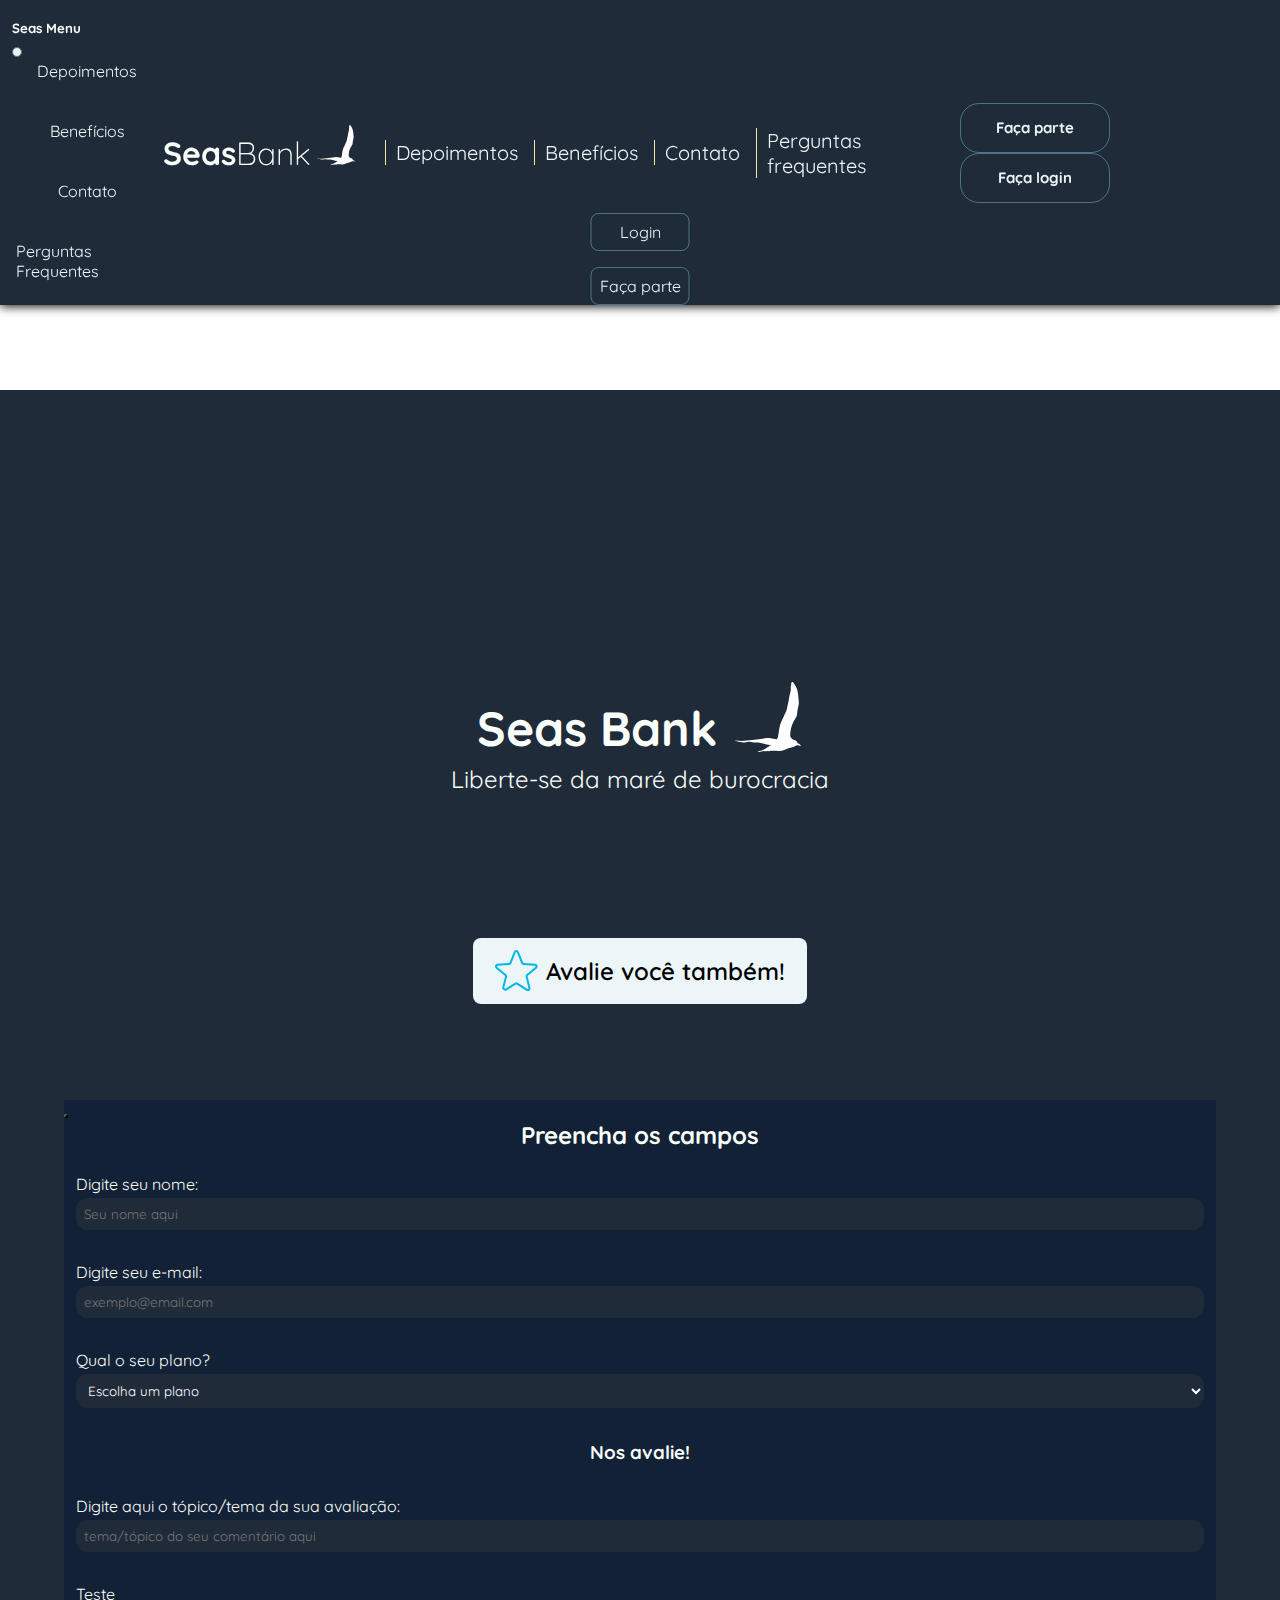
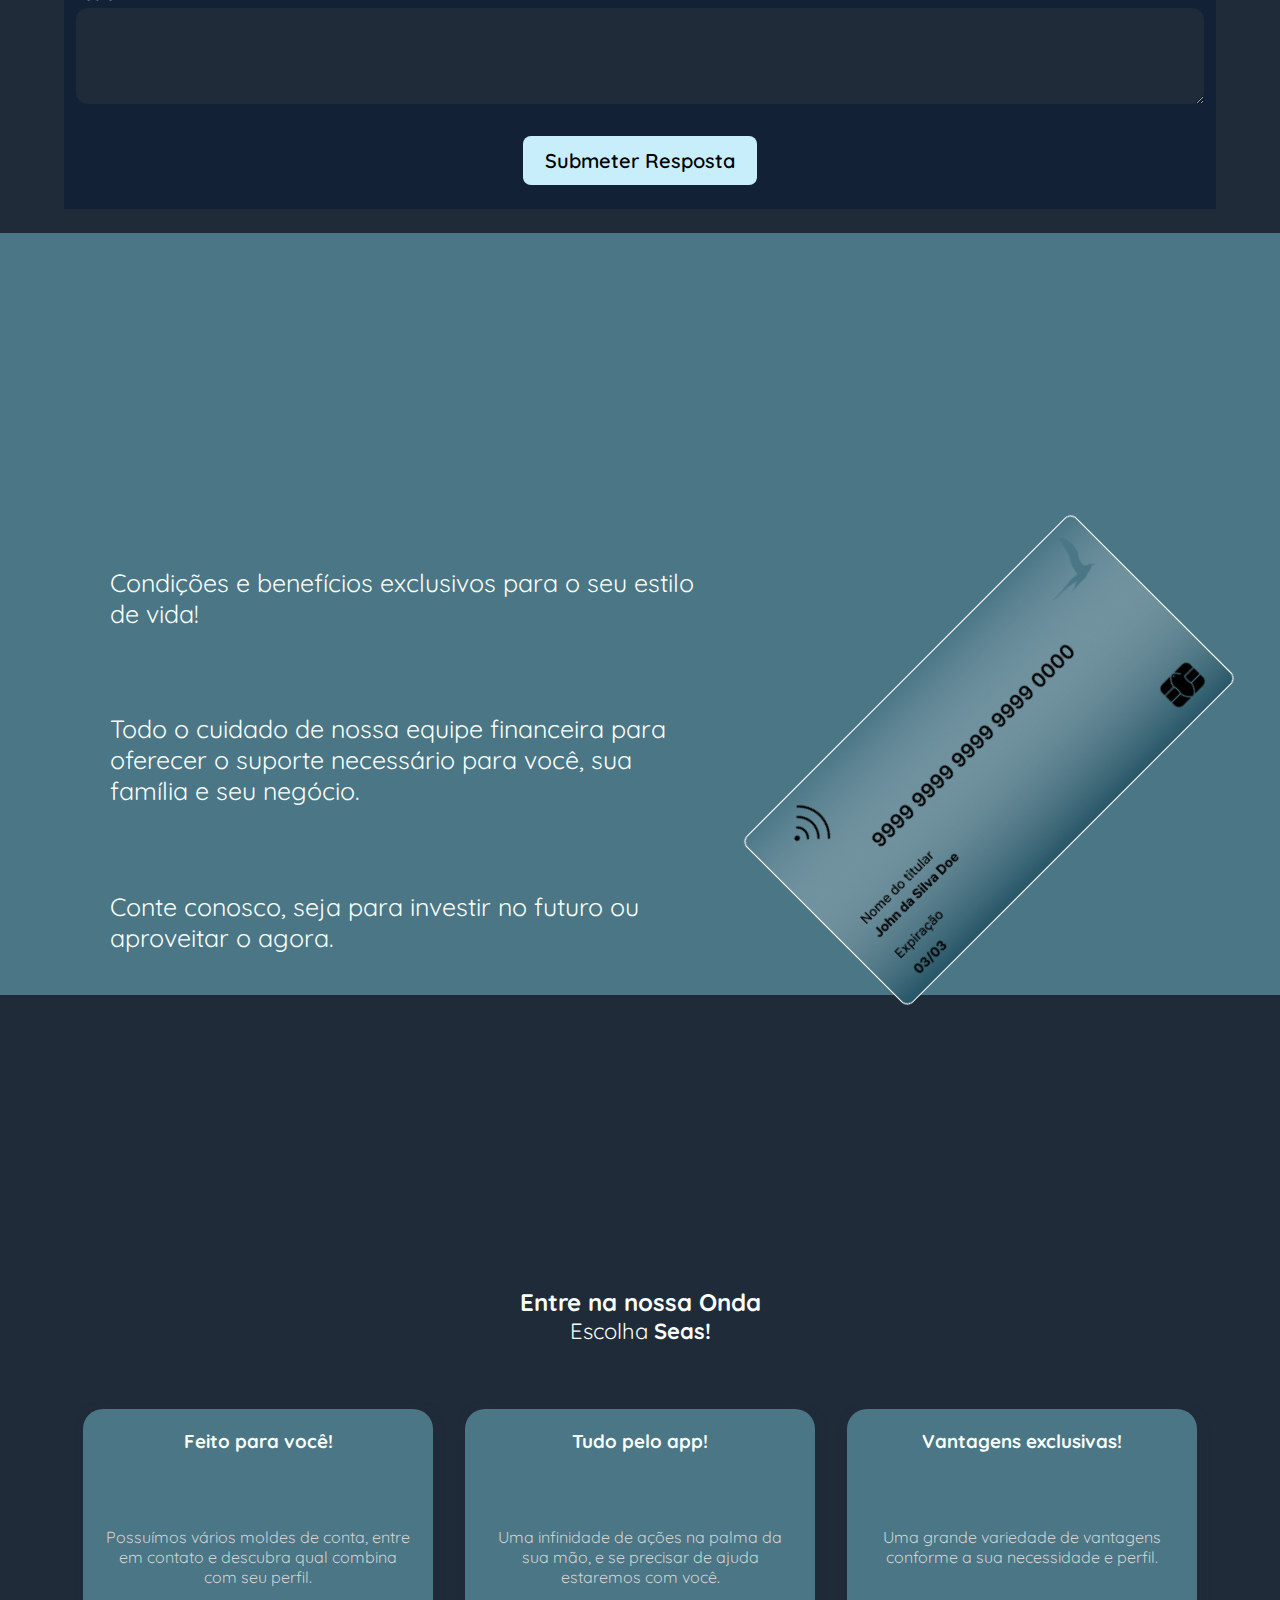
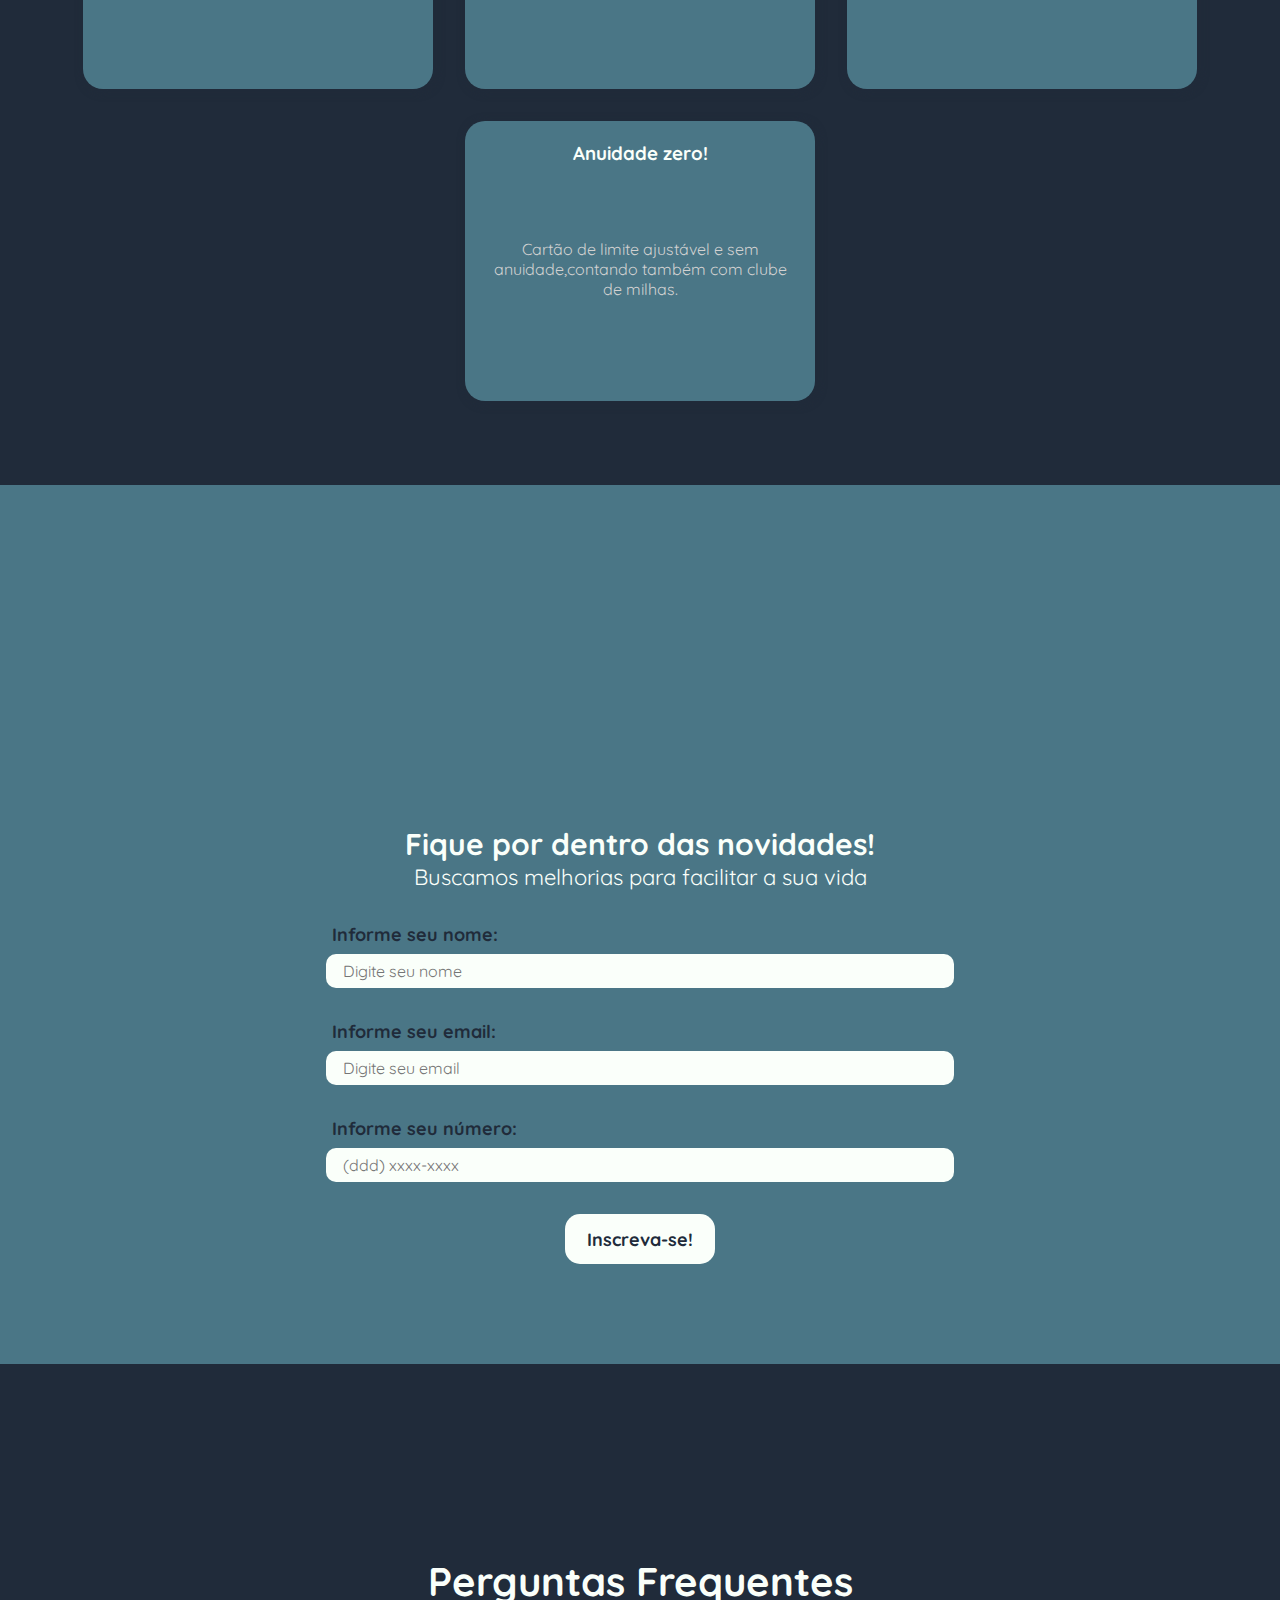
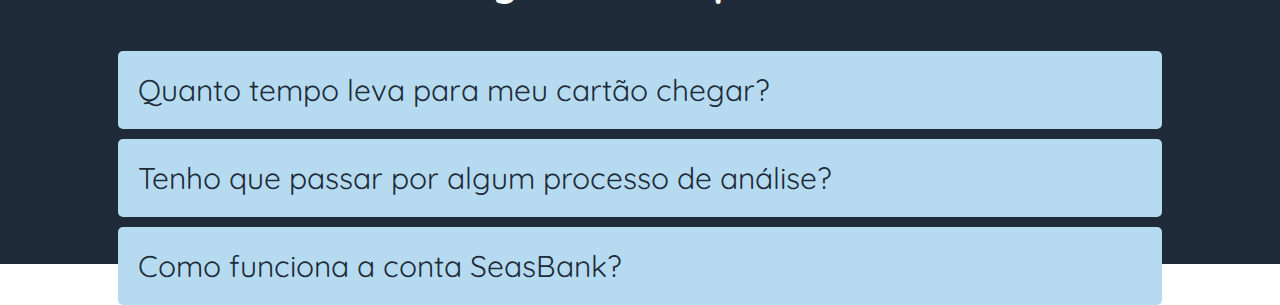
==== commit bef18991: "Merge branch 'main' of https://github.com/RafaelR4mos/Seas-Bank-api" ====
--- a/index.html
+++ b/index.html
@@ -1,297 +1,465 @@
 <!DOCTYPE html>
 <html lang="pt-BR">
-
-<head>
-    <meta charset="UTF-8" />
-    <meta http-equiv="X-UA-Compatible" content="IE=edge" />
-    <meta name="viewport" content="width=device-width, initial-scale=1.0" />
-    <link href="https://cdn.jsdelivr.net/npm/bootstrap@5.3.0-alpha1/dist/css/bootstrap.min.css" rel="stylesheet"
-        integrity="sha384-GLhlTQ8iRABdZLl6O3oVMWSktQOp6b7In1Zl3/Jr59b6EGGoI1aFkw7cmDA6j6gD" crossorigin="anonymous" />
-    <script src="https://cdn.jsdelivr.net/npm/bootstrap@5.3.0-alpha1/dist/js/bootstrap.bundle.min.js"
-        integrity="sha384-w76AqPfDkMBDXo30jS1Sgez6pr3x5MlQ1ZAGC+nuZB+EYdgRZgiwxhTBTkF7CXvN"
-        crossorigin="anonymous"></script>
-    <link rel="shortcut icon" href="./imgs/gull-bird-flying-shape-svgrepo-com.svg" type="image/SVG" />
-    <link rel="stylesheet" href="https://cdnjs.cloudflare.com/ajax/libs/font-awesome/6.3.0/css/all.min.css"
-        integrity="sha512-SzlrxWUlpfuzQ+pcUCosxcglQRNAq/DZjVsC0lE40xsADsfeQoEypE+enwcOiGjk/bSuGGKHEyjSoQ1zVisanQ=="
-        crossorigin="anonymous" referrerpolicy="no-referrer" />
-
-    <link rel="stylesheet" href="./assets/style.css" />
-    <title>SeasBank</title>
-</head>
-
-<body>
-    <header>
-        <nav>
-            <div class="logo">
-                <a href="#">
-                    <p><span>Seas</span>Bank</p>
-                </a>
-                <a href="#"><img src="./assets/imgs/gull-bird-flying-shape-svgrepo-com.svg"
-                        alt="Logo do banco SeasBank (ave)" /></a>
+    <head>
+        <meta charset="UTF-8" />
+        <meta http-equiv="X-UA-Compatible" content="IE=edge" />
+        <meta name="viewport" content="width=device-width, initial-scale=1.0" />
+        <link
+            href="https://cdn.jsdelivr.net/npm/bootstrap@5.3.0-alpha1/dist/css/bootstrap.min.css"
+            rel="stylesheet"
+            integrity="sha384-GLhlTQ8iRABdZLl6O3oVMWSktQOp6b7In1Zl3/Jr59b6EGGoI1aFkw7cmDA6j6gD"
+            crossorigin="anonymous"
+        />
+        <link
+            rel="shortcut icon"
+            href="./imgs/gull-bird-flying-shape-svgrepo-com.svg"
+            type="image/SVG"
+        />
+        <link
+            rel="stylesheet"
+            href="https://cdnjs.cloudflare.com/ajax/libs/font-awesome/6.3.0/css/all.min.css"
+            integrity="sha512-SzlrxWUlpfuzQ+pcUCosxcglQRNAq/DZjVsC0lE40xsADsfeQoEypE+enwcOiGjk/bSuGGKHEyjSoQ1zVisanQ=="
+            crossorigin="anonymous"
+            referrerpolicy="no-referrer"
+        />
+
+        <link rel="stylesheet" href="./assets/style.css" />
+        <title>SeasBank</title>
+    </head>
+    <body>
+        <header>
+            <button
+                class="btn btn-primary custom-btn-menu"
+                type="button"
+                data-bs-toggle="offcanvas"
+                data-bs-target="#offcanvasScrolling"
+                aria-controls="offcanvasScrolling"
+            >
+                <img
+                    src="./dashboard/imgs/hamburger-icon.svg"
+                    alt="ícone hamburguer para menu lateral"
+                />
+            </button>
+
+            <div
+                class="offcanvas offcanvas-start"
+                data-bs-scroll="true"
+                data-bs-backdrop="false"
+                tabindex="-1"
+                id="offcanvasScrolling"
+                aria-labelledby="offcanvasScrollingLabel"
+            >
+                <div class="offcanvas-header custom-menu-header">
+                    <h5 class="offcanvas-title" id="offcanvasScrollingLabel">
+                        Seas Menu
+                    </h5>
+                    <button
+                        type="button"
+                        class="btn-close custom-header-btn-menu"
+                        data-bs-dismiss="offcanvas"
+                        aria-label="Close"
+                    ></button>
+                </div>
+                <div class="offcanvas-body custom-menu-body">
+                    <ul>
+                        <li><a href="#testimonials">Depoimentos</a></li>
+                        <li><a href="#second-section">Benefícios</a></li>
+                        <li><a href="#contact">Contato</a></li>
+                        <li><a href="#fourth">Perguntas Frequentes</a></li>
+                    </ul>
+
+                    <ul>
+                        <li><a href="./login/">Login</a></li>
+                        <li><a href="./plans/">Faça parte</a></li>
+                    </ul>
+                </div>
             </div>
-
-            <ul>
-                <li><a href="#testimonials">Depoimentos</a></li>
-                <li><a href="#second-section">Benefícios</a></li>
-                <li><a href="#contact">Contato</a></li>
-                <li><a href="#fourth">Perguntas frequentes</a></li>
-            </ul>
-
-            <div>
-                <button class="sign-up-btn">
-                    <a href="./plans/index.html">Faça parte</a>
+            <nav>
+                <div class="logo">
+                    <a href="#">
+                        <p><span>Seas</span>Bank</p>
+                    </a>
+                    <a href="#"
+                        ><img
+                            src="./assets/imgs/gull-bird-flying-shape-svgrepo-com.svg"
+                            alt="Logo do banco SeasBank (ave)"
+                    /></a>
+                </div>
+
+                <ul>
+                    <li><a href="#testimonials">Depoimentos</a></li>
+                    <li><a href="#second-section">Benefícios</a></li>
+                    <li><a href="#contact">Contato</a></li>
+                    <li><a href="#fourth">Perguntas frequentes</a></li>
+                </ul>
+
+                <div>
+                    <button class="sign-up-btn">
+                        <a href="./plans/index.html">Faça parte</a>
+                    </button>
+                    <button class="login-btn">
+                        <a href="./login/">Faça login</a>
+                    </button>
+                </div>
+            </nav>
+        </header>
+        <main>
+            <section class="first">
+                <div class="container1">
+                    <h2>
+                        Navegue por um mar de possibilidades <br />com SeasBank
+                    </h2>
+                </div>
+            </section>
+
+            <section id="testimonials" class="testimonials-section">
+                <div class="section-header">
+                    <div>
+                        <img
+                            src="./assets/imgs/gull-bird-flying-shape-svgrepo-com.svg"
+                            alt="logo do seas"
+                        />
+                        <h2>
+                            <strong>Seas</strong>
+                            Bank
+                        </h2>
+                    </div>
+                    <span>Liberte-se da maré de burocracia</span>
+                </div>
+
+                <div
+                    id="testimonials-container"
+                    class="testimonials-cards"
+                ></div>
+                <button
+                    class="rate-btn"
+                    type="button"
+                    class="btn btn-primary"
+                    data-bs-toggle="modal"
+                    data-bs-target="#exampleModal"
+                >
+                    <img
+                        src="./assets/imgs/star-icon.svg"
+                        alt="ícone de estrela"
+                    />
+                    Avalie você também!
                 </button>
-                <button class="login-btn">
-                    <a href="./login/">Faça login</a>
-                </button>
-            </div>
-        </nav>
-    </header>
-    <main>
-        <section class="first">
-            <div class="container1">
-                <h2>
-                    Navegue por um mar de possibilidades <br />com SeasBank
-                </h2>
-            </div>
-        </section>
-
-        <section id="testimonials" class="testimonials-section">
-            <div class="section-header">
-                <div>
-                    <img src="./assets/imgs/gull-bird-flying-shape-svgrepo-com.svg" alt="logo do seas" />
-                    <h2>
-                        <strong>Seas</strong>
-                        Bank
-                    </h2>
-                </div>
-                <span>Liberte-se da maré de burocracia</span>
-            </div>
-
-            <div id="testimonials-container" class="testimonials-cards"></div>
-            <button class="rate-btn" type="button" class="btn btn-primary" data-bs-toggle="modal"
-                data-bs-target="#exampleModal">
-                <img src="./assets/imgs/star-icon.svg" alt="ícone de estrela" />
-                Avalie você também!
-            </button>
-
-            <!-- Modal -->
-            <div class="modal fade" id="exampleModal" tabindex="-1" aria-labelledby="exampleModalLabel"
-                aria-hidden="true">
-                <div class="modal-dialog modal-dialog-centered">
-                    <div class="modal-content">
-                        <div class="modal-header">
-                            <h1 class="modal-title fs-5" id="exampleModalLabel"></h1>
-                            <button type="button" class="btn-close" id="btn-close" data-bs-dismiss="modal"
-                                aria-label="Close"></button>
+
+                <!-- Modal -->
+                <div
+                    class="modal fade"
+                    id="exampleModal"
+                    tabindex="-1"
+                    aria-labelledby="exampleModalLabel"
+                    aria-hidden="true"
+                >
+                    <div class="modal-dialog modal-dialog-centered">
+                        <div class="modal-content">
+                            <div class="modal-header">
+                                <h1
+                                    class="modal-title fs-5"
+                                    id="exampleModalLabel"
+                                ></h1>
+                                <button
+                                    type="button"
+                                    class="btn-close"
+                                    id="btn-close"
+                                    data-bs-dismiss="modal"
+                                    aria-label="Close"
+                                ></button>
+                            </div>
+                            <div class="modal-body">
+                                <h2>Preencha os campos</h2>
+                                <form id="comment-form">
+                                    <div class="form-container">
+                                        <div class="input-container">
+                                            <label for="comment-name"
+                                                >Digite seu nome:</label
+                                            >
+                                            <input
+                                                id="comment-name"
+                                                type="text"
+                                                placeholder="Seu nome aqui"
+                                                required
+                                            />
+                                        </div>
+
+                                        <div class="input-container">
+                                            <label for="comment-email"
+                                                >Digite seu e-mail:</label
+                                            >
+                                            <input
+                                                id="comment-email"
+                                                type="email"
+                                                placeholder="exemplo@email.com"
+                                                required
+                                            />
+                                        </div>
+
+                                        <div class="input-container">
+                                            <label for="comment-plan"
+                                                >Qual o seu plano?</label
+                                            >
+                                            <select
+                                                name="plan select"
+                                                id="comment-plan"
+                                                required
+                                            >
+                                                <option value="default">
+                                                    Escolha um plano
+                                                </option>
+                                                <option value="silver">
+                                                    Silver
+                                                </option>
+                                                <option value="gold">
+                                                    Gold
+                                                </option>
+                                                <option value="platinum">
+                                                    Platinum
+                                                </option>
+                                            </select>
+                                        </div>
+
+                                        <h3 for="rate-us">Nos avalie!</h3>
+
+                                        <div class="input-container">
+                                            <label
+                                                class="counter-container"
+                                                for="comment-title"
+                                                >Digite aqui o tópico/tema da
+                                                sua avaliação:
+                                                <span
+                                                    id="counter-title"
+                                                    class="counter"
+                                                ></span
+                                            ></label>
+                                            <input
+                                                type="text"
+                                                id="comment-title"
+                                                placeholder="tema/tópico do seu comentário aqui"
+                                                class="limited-input 30"
+                                                data-char="30"
+                                                required
+                                            />
+                                        </div>
+
+                                        <div class="input-container">
+                                            <label class="counter-container" for="comment-text"
+                                                >Teste<span
+                                                    id="counter-title"
+                                                    class="counter"
+                                                ></span
+                                            ></label>
+                                            <textarea
+                                                name="avaliação usuário"
+                                                id="comment-text"
+                                                cols="10"
+                                                rows="5"
+                                                placeholder="Digite aqui a sua avaliação do Seas Bank"
+                                                class="limited-input 140"
+                                                data-char="140"
+                                                required
+                                            >
+                                            </textarea>
+                                        </div>
+
+                                        <input
+                                            type="submit"
+                                            value="Submeter Resposta"
+                                            class="comment-submit"
+                                            id="comment-submit"
+                                        />
+                                    </div>
+                                </form>
+                            </div>
                         </div>
-                        <div class="modal-body">
-                            <h2>Preencha os campos</h2>
-                            <form id="comment-form">
-                                <div class="form-container">
-                                    <div class="input-container">
-                                        <label for="comment-name">Digite seu nome:</label>
-                                        <input id="comment-name" type="text" placeholder="Seu nome aqui" required />
-                                    </div>
-
-                                    <div class="input-container">
-                                        <label for="comment-email">Digite seu e-mail:</label>
-                                        <input id="comment-email" type="email" placeholder="exemplo@email.com"
-                                            required />
-                                    </div>
-
-                                    <div class="input-container">
-                                        <label for="comment-plan">Qual o seu plano?</label>
-                                        <select name="plan select" id="comment-plan" required>
-                                            <option value="default">
-                                                Escolha um plano
-                                            </option>
-                                            <option value="silver">
-                                                Silver
-                                            </option>
-                                            <option value="gold">
-                                                Gold
-                                            </option>
-                                            <option value="platinum">
-                                                Platinum
-                                            </option>
-                                        </select>
-                                    </div>
-
-                                    <h3 for="rate-us">Nos avalie!</h3>
-
-                                    <div class="input-container">
-                                        <label class="counter-container" for="comment-title">Digite aqui o
-                                            tópico/tema da
-                                            sua avaliação: <span id="counter-title" class="counter"></span></label>
-                                        <input type="text" id="comment-title"
-                                            placeholder="tema/tópico do seu comentário aqui" class="limited-input 30"
-                                            data-char='30' required />
-                                    </div>
-
-                                    <div class="input-container">
-                                        <label class="counter-container" for="comment-text">Teste<span id="counter-title" class="counter"></span></label>
-                                        <textarea name="avaliação usuário" id="comment-text" cols="10" rows="5"
-                                            placeholder="Digite aqui a sua avaliação do Seas Bank"
-                                            class="limited-input 140" data-char='140' required>
-                                        </textarea>
-                                    </div>
-
-                                    <input type="submit" value="Submeter Resposta" class="comment-submit"
-                                        id="comment-submit" />
-                                </div>
-                            </form>
+                    </div>
+                </div>
+            </section>
+
+            <section id="second-section" class="second">
+                <div class="textos">
+                    <div class="left-text">
+                        <i class="fa-regular fa-credit-card"></i>
+                        <p>
+                            Condições e benefícios exclusivos para o seu estilo
+                            de vida!
+                        </p>
+                    </div>
+                    <div class="left-text">
+                        <i class="fa-solid fa-hand-holding-dollar"></i>
+                        <p>
+                            Todo o cuidado de nossa equipe financeira para
+                            oferecer o suporte necessário para você, sua família
+                            e seu negócio.
+                        </p>
+                    </div>
+                    <div class="left-text">
+                        <i class="fa-solid fa-money-bill-trend-up"></i>
+                        <p>
+                            Conte conosco, seja para investir no futuro ou
+                            aproveitar o agora.
+                        </p>
+                    </div>
+                </div>
+                <div class="card-img">
+                    <img
+                        src="./assets/imgs/card-platinum-2.png"
+                        alt="Cartão SeaBank"
+                    />
+                </div>
+            </section>
+
+            <section id="third" class="third">
+                <div class="section-title">
+                    <h2>Entre na nossa Onda</h2>
+                    <span>Escolha <strong>Seas!</strong></span>
+                </div>
+
+                <div class="cards">
+                    <div class="card">
+                        <h3>Feito para você!</h3>
+                        <p>
+                            Possuímos vários moldes de conta, entre em contato e
+                            descubra qual combina com seu perfil.
+                        </p>
+                    </div>
+                    <div class="card">
+                        <h3>Tudo pelo app!</h3>
+                        <p>
+                            Uma infinidade de ações na palma da sua mão, e se
+                            precisar de ajuda estaremos com você.
+                        </p>
+                    </div>
+                    <div class="card">
+                        <h3>Vantagens exclusivas!</h3>
+                        <p>
+                            Uma grande variedade de vantagens conforme a sua
+                            necessidade e perfil.
+                        </p>
+                    </div>
+                    <div class="card">
+                        <h3>Anuidade zero!</h3>
+                        <p>
+                            Cartão de limite ajustável e sem anuidade,contando
+                            também com clube de milhas.
+                        </p>
+                    </div>
+                </div>
+            </section>
+
+            <section id="contact" class="contact-section">
+                <div class="formu">
+                    <div class="section-title">
+                        <h2>Fique por dentro das novidades!</h2>
+                        <span
+                            >Buscamos melhorias para facilitar a sua vida</span
+                        >
+                    </div>
+
+                    <form>
+                        <div class="nome">
+                            <label for="name">Informe seu nome:</label>
+                            <input
+                                type="text"
+                                name="name"
+                                id=""
+                                placeholder="Digite seu nome"
+                                required
+                            />
                         </div>
-                    </div>
-                </div>
-            </div>
-        </section>
-
-        <section id="second-section" class="second">
-            <div class="textos">
-                <div class="left-text">
-                    <i class="fa-regular fa-credit-card"></i>
-                    <p>
-                        Condições e benefícios exclusivos para o seu estilo
-                        de vida!
-                    </p>
-                </div>
-                <div class="left-text">
-                    <i class="fa-solid fa-hand-holding-dollar"></i>
-                    <p>
-                        Todo o cuidado de nossa equipe financeira para
-                        oferecer o suporte necessário para você, sua família
-                        e seu negócio.
-                    </p>
-                </div>
-                <div class="left-text">
-                    <i class="fa-solid fa-money-bill-trend-up"></i>
-                    <p>
-                        Conte conosco, seja para investir no futuro ou
-                        aproveitar o agora.
-                    </p>
-                </div>
-            </div>
-            <div class="card-img">
-                <img src="./assets/imgs/card-platinum-2.png" alt="Cartão SeaBank" />
-            </div>
-        </section>
-
-        <section id="third" class="third">
-            <div class="section-title">
-                <h2>Entre na nossa Onda</h2>
-                <span>Escolha <strong>Seas!</strong></span>
-            </div>
-
-            <div class="cards">
-                <div class="card">
-                    <h3>Feito para você!</h3>
-                    <p>
-                        Possuímos vários moldes de conta, entre em contato e
-                        descubra qual combina com seu perfil.
-                    </p>
-                </div>
-                <div class="card">
-                    <h3>Tudo pelo app!</h3>
-                    <p>
-                        Uma infinidade de ações na palma da sua mão, e se
-                        precisar de ajuda estaremos com você.
-                    </p>
-                </div>
-                <div class="card">
-                    <h3>Vantagens exclusivas!</h3>
-                    <p>
-                        Uma grande variedade de vantagens conforme a sua
-                        necessidade e perfil.
-                    </p>
-                </div>
-                <div class="card">
-                    <h3>Anuidade zero!</h3>
-                    <p>
-                        Cartão de limite ajustável e sem anuidade,contando
-                        também com clube de milhas.
-                    </p>
-                </div>
-            </div>
-        </section>
-
-        <section id="contact" class="contact-section">
-            <div class="formu">
-                <div class="section-title">
-                    <h2>Fique por dentro das novidades!</h2>
-                    <span>Buscamos melhorias para facilitar a sua vida</span>
-                </div>
-
-                <form>
-                    <div class="nome">
-                        <label for="name">Informe seu nome:</label>
-                        <input type="text" name="name" id="" placeholder="Digite seu nome" required />
-                    </div>
-
-                    <div class="email">
-                        <label for="email">Informe seu email:</label>
-                        <input type="email" name="email" id="email" placeholder="Digite seu email" required />
-                    </div>
-
-                    <div class="number">
-                        <label for="number">Informe seu número:</label>
-                        <input type="text" name="number" id="telefone" placeholder="(ddd) xxxx-xxxx"
-                            onkeyup="mascaraTelefone()" required />
-                    </div>
-
-                    <input id="submit-btn-news" type="submit" value="Inscreva-se!" onclick="validarEmail()" />
-                </form>
-
-                <div id="liveAlertPlaceholder"></div>
-                <!-- <button
+
+                        <div class="email">
+                            <label for="email">Informe seu email:</label>
+                            <input
+                                type="email"
+                                name="email"
+                                id="email"
+                                placeholder="Digite seu email"
+                                required
+                            />
+                        </div>
+
+                        <div class="number">
+                            <label for="number">Informe seu número:</label>
+                            <input
+                                type="text"
+                                name="number"
+                                id="telefone"
+                                placeholder="(ddd) xxxx-xxxx"
+                                onkeyup="mascaraTelefone()"
+                                required
+                            />
+                        </div>
+
+                        <input
+                            id="submit-btn-news"
+                            type="submit"
+                            value="Inscreva-se!"
+                            onclick="validarEmail()"
+                        />
+                    </form>
+
+                    <div id="liveAlertPlaceholder"></div>
+                    <!-- <button
                         type="button"
                         class="btn btn-primary"
                         id="liveAlertBtn"
                     >
                         Show live alert
                     </button> -->
-            </div>
-        </section>
-        <section id="fourth" class="fourth">
-            <h3>Perguntas Frequentes</h3>
-            <div>
-                <details>
-                    <summary>
-                        Quanto tempo leva para meu cartão chegar?<i class="fa-regular fa-compass"></i>
-                    </summary>
-                    <p>
-                        Geralmente até duas semanas, dependendo de sua
-                        localidade.
-                    </p>
-                </details>
-            </div>
-            <div>
-                <details>
-                    <summary>
-                        Tenho que passar por algum processo de análise?<i class="fa-regular fa-compass"></i>
-                    </summary>
-                    <p>
-                        Não, preenchendo os requisitos mínimos cadastrais
-                        você já estara fazendo parte do SeasBank.
-                    </p>
-                </details>
-            </div>
-            <div>
-                <details>
-                    <summary>
-                        Como funciona a conta SeasBank?<i class="fa-regular fa-compass"></i>
-                    </summary>
-                    <p>
-                        Sua conta no SeasBank funcionará como uma carteira
-                        digital, podendo efetuar diversas transações na
-                        palma da sua mão, além de realizar investimentos
-                        tanto em seu país quanto em qualquer outro mercado.
-                    </p>
-                </details>
-            </div>
-        </section>
-    </main>
-    <script src="./assets/js/script.js"></script>
-</body>
-
-</html>+                </div>
+            </section>
+            <section id="fourth" class="fourth">
+                <h3>Perguntas Frequentes</h3>
+                <div>
+                    <details>
+                        <summary>
+                            Quanto tempo leva para meu cartão chegar?<i
+                                class="fa-regular fa-compass"
+                            ></i>
+                        </summary>
+                        <p>
+                            Geralmente até duas semanas, dependendo de sua
+                            localidade.
+                        </p>
+                    </details>
+                </div>
+                <div>
+                    <details>
+                        <summary>
+                            Tenho que passar por algum processo de análise?<i
+                                class="fa-regular fa-compass"
+                            ></i>
+                        </summary>
+                        <p>
+                            Não, preenchendo os requisitos mínimos cadastrais
+                            você já estara fazendo parte do SeasBank.
+                        </p>
+                    </details>
+                </div>
+                <div>
+                    <details>
+                        <summary>
+                            Como funciona a conta SeasBank?<i
+                                class="fa-regular fa-compass"
+                            ></i>
+                        </summary>
+                        <p>
+                            Sua conta no SeasBank funcionará como uma carteira
+                            digital, podendo efetuar diversas transações na
+                            palma da sua mão, além de realizar investimentos
+                            tanto em seu país quanto em qualquer outro mercado.
+                        </p>
+                    </details>
+                </div>
+            </section>
+        </main>
+        <script
+            src="https://cdn.jsdelivr.net/npm/bootstrap@5.3.0-alpha1/dist/js/bootstrap.bundle.min.js"
+            integrity="sha384-w76AqPfDkMBDXo30jS1Sgez6pr3x5MlQ1ZAGC+nuZB+EYdgRZgiwxhTBTkF7CXvN"
+            crossorigin="anonymous"
+        ></script>
+        <script src="./assets/js/script.js"></script>
+    </body>
+</html>
--- a/assets/style.css
+++ b/assets/style.css
@@ -25,6 +25,88 @@
 a {
     text-decoration: none;
     color: #ecf5f8;
+}
+
+.custom-btn-menu {
+    background-color: transparent;
+    border: var(--color3);
+    display: none;
+}
+
+.custom-btn-menu:hover {
+    background-color: var(--color3);
+}
+.custom-header-btn-menu {
+    transition: all 0.3s;
+    border: 1.5px solid var(--color3);
+    border-radius: 8px;
+    padding: 4px;
+}
+
+.custom-header-btn-menu:hover {
+    background-color: var(--color3);
+}
+
+.custom-menu-header {
+    background-color: var(--color1);
+}
+
+.custom-menu-body {
+    background-color: var(--color1);
+}
+
+.custom-menu-body ul:nth-child(1) {
+    display: flex;
+    flex-direction: column;
+    align-items: center;
+    gap: 32px;
+}
+
+.custom-menu-body ul:nth-child(1) li {
+    width: 100%;
+}
+
+.custom-menu-body ul:nth-child(1) li a {
+    display: flex;
+    justify-content: center;
+    transition: all 0.3s;
+    border-radius: 4px;
+    padding: 4px;
+}
+
+.custom-menu-body ul:nth-child(1) li a:hover {
+    background-color: var(--color3);
+}
+
+.custom-menu-body ul:nth-child(2) {
+    position: absolute;
+    bottom: 0;
+    left: 50%;
+    transform: translateX(-50%);
+    display: flex;
+    flex-direction: column;
+    align-items: center;
+    justify-content: flex-end;
+    gap: 16px;
+}
+
+.custom-menu-body ul:nth-child(2) li {
+    width: 100%;
+    border-radius: 8px;
+    transition: all 0.3s;
+}
+
+.custom-menu-body ul:nth-child(2) li:hover {
+    background-color: var(--color3);
+}
+.custom-menu-body ul:nth-child(2) li a {
+    border: 1.5px solid var(--color3);
+    width: 100%;
+    display: flex;
+    justify-content: center;
+    align-items: center;
+    border-radius: 8px;
+    padding: 8px;
 }
 
 header {
@@ -735,6 +817,22 @@
 }
 
 @media (max-width: 1200px) {
+    .custom-btn-menu {
+        display: block;
+        position: absolute;
+        left: 2%;
+        top: 50%;
+        transform: translateY(-50%);
+    }
+
+    .custom-btn-menu img {
+        filter: brightness(0) invert(1);
+    }
+
+    .custom-btn-menu:hover {
+        background-color: var(--color3);
+    }
+
     header {
         flex-direction: column;
         gap: 10px;
@@ -745,7 +843,7 @@
     header > nav {
         width: 100%;
         justify-content: center;
-        flex-direction: column;
+        flex-direction: row-reverse;
         gap: 8px;
     }
 
@@ -768,6 +866,7 @@
     .sign-up-btn {
         max-width: 100px;
         margin: 0;
+        display: none;
     }
 
     .logo > a > p {
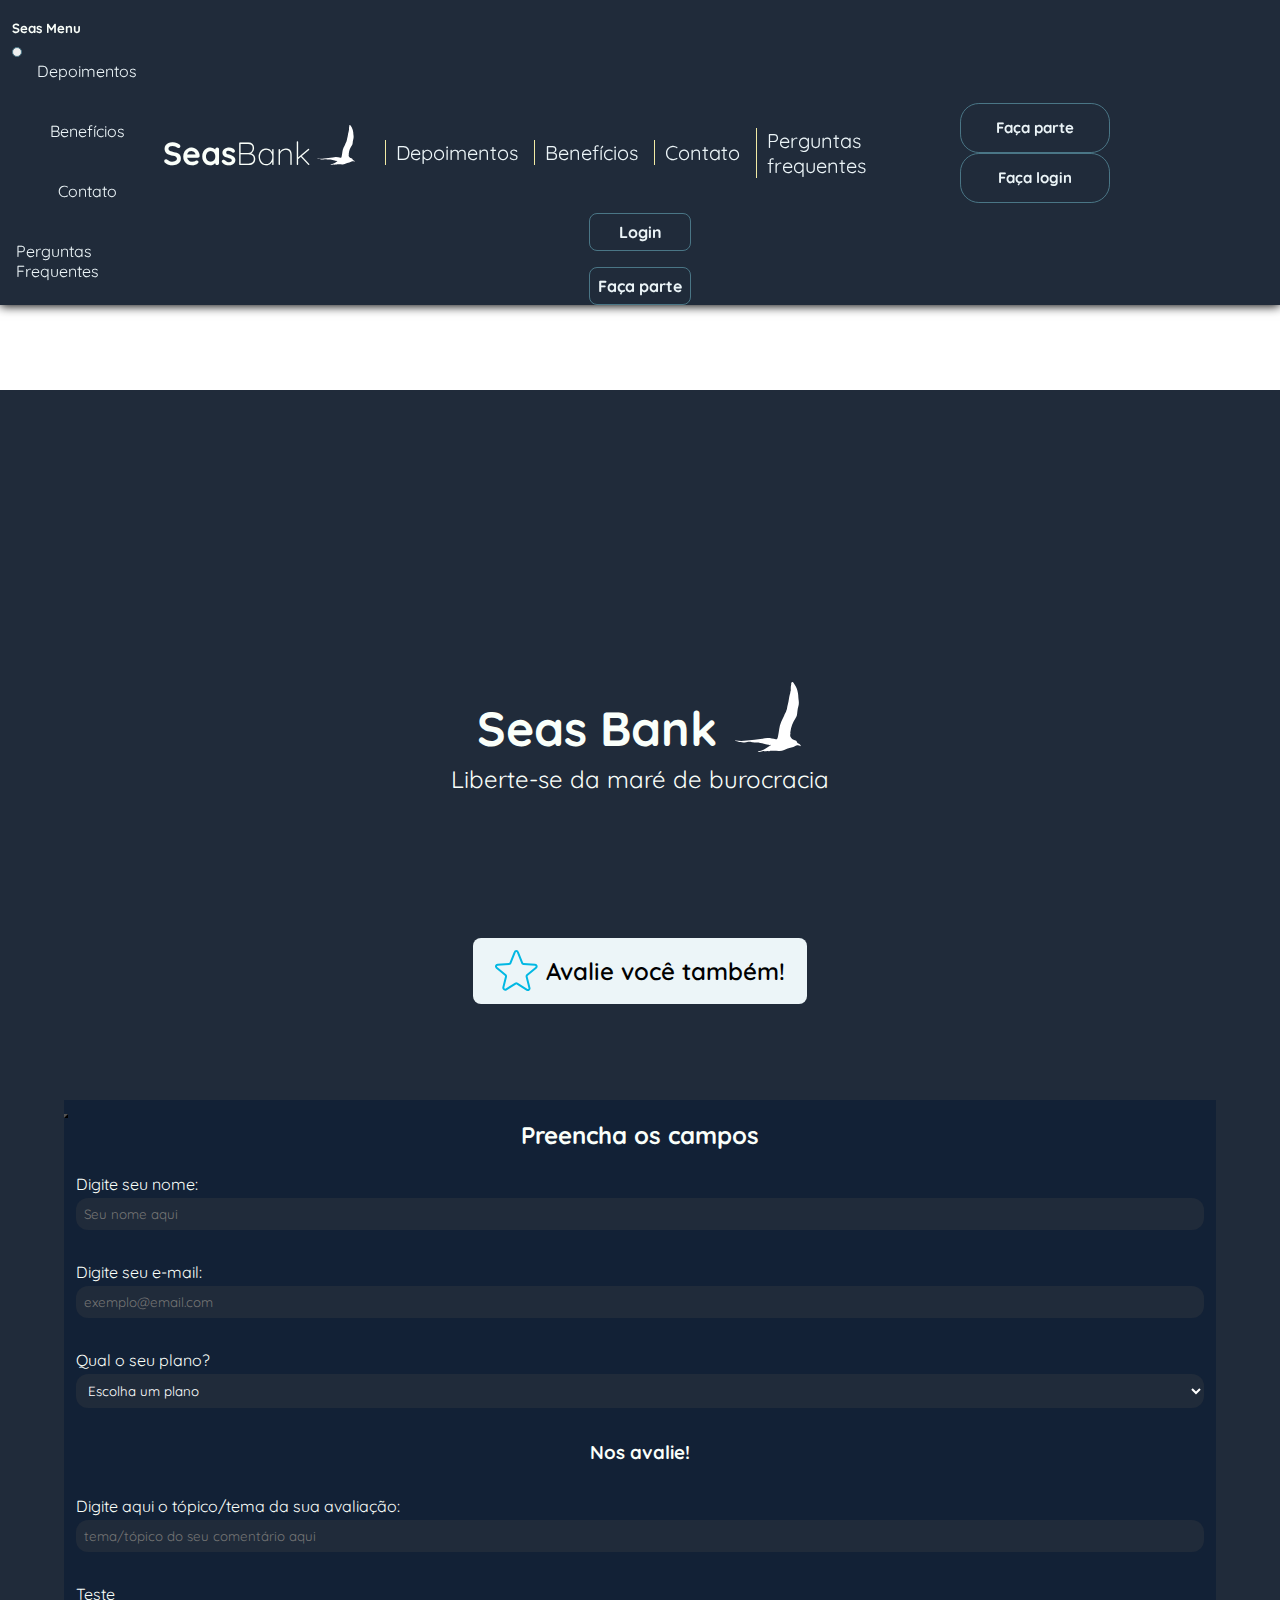
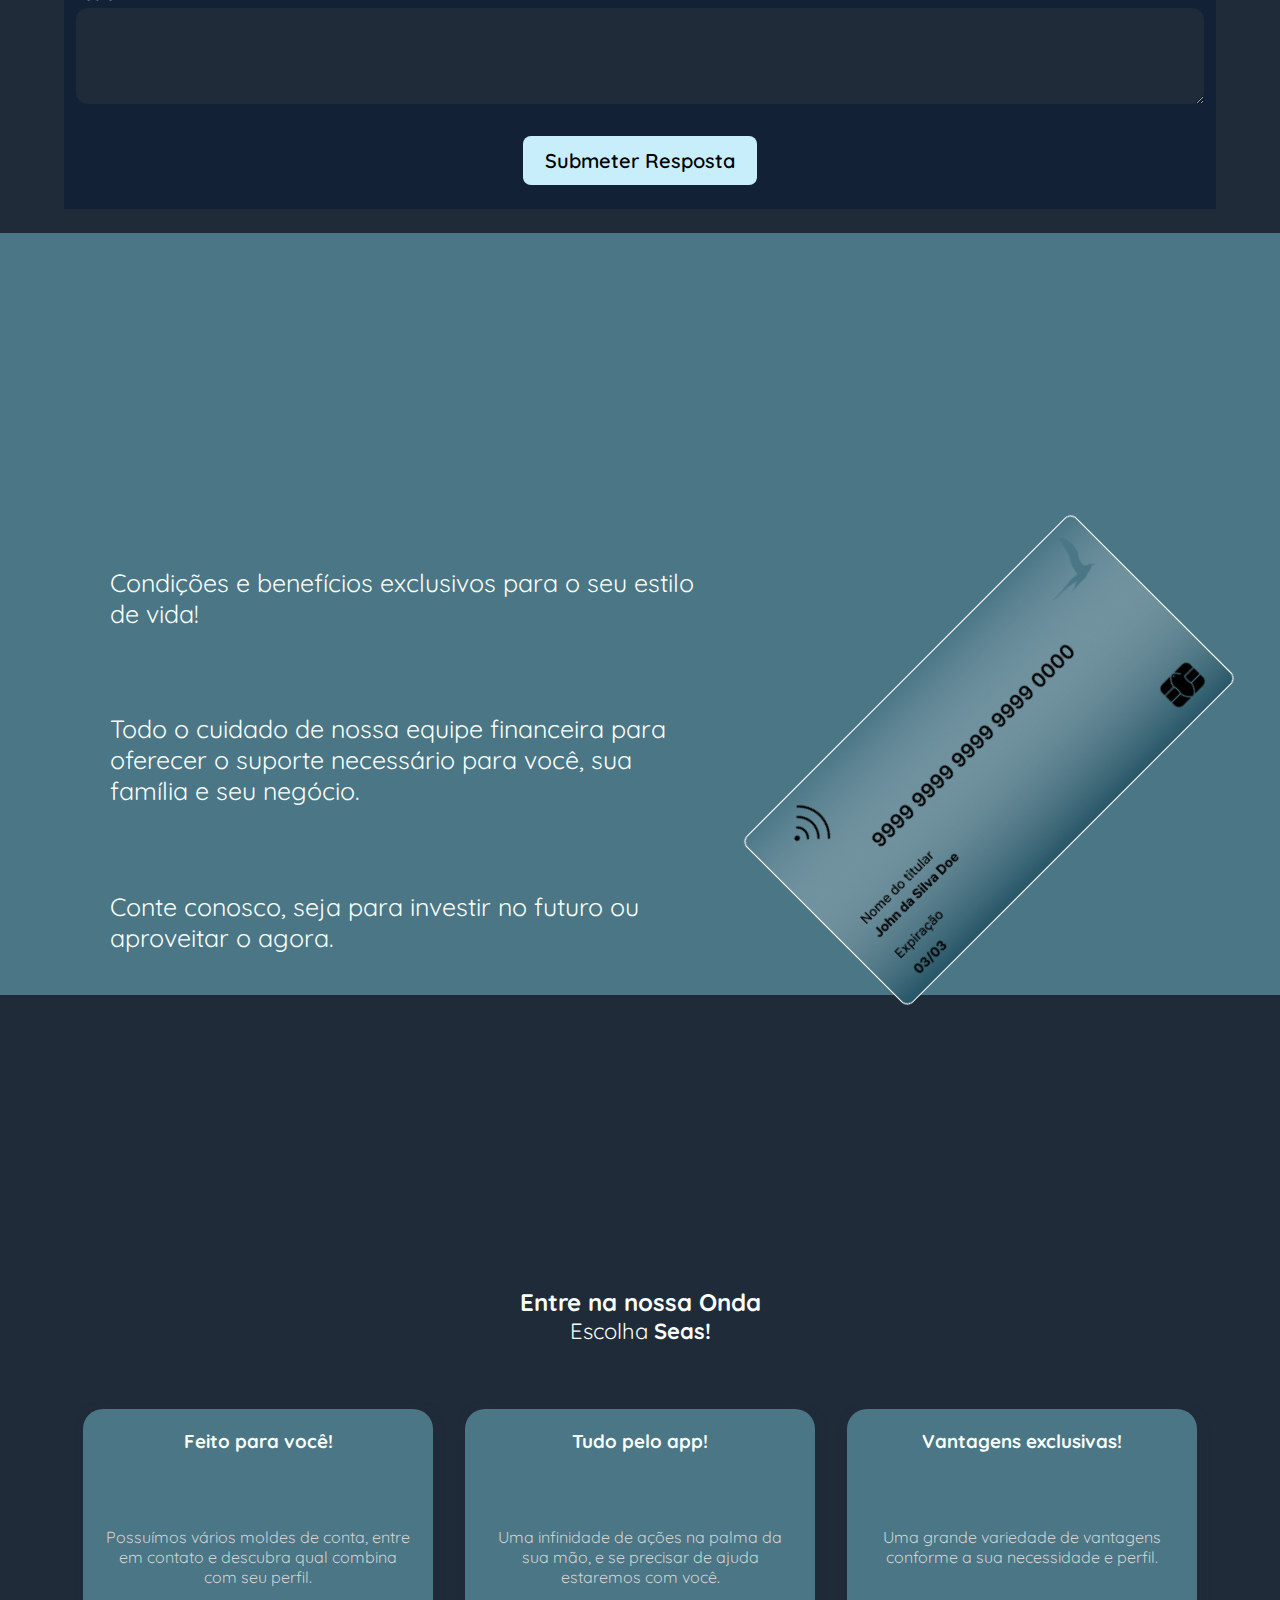
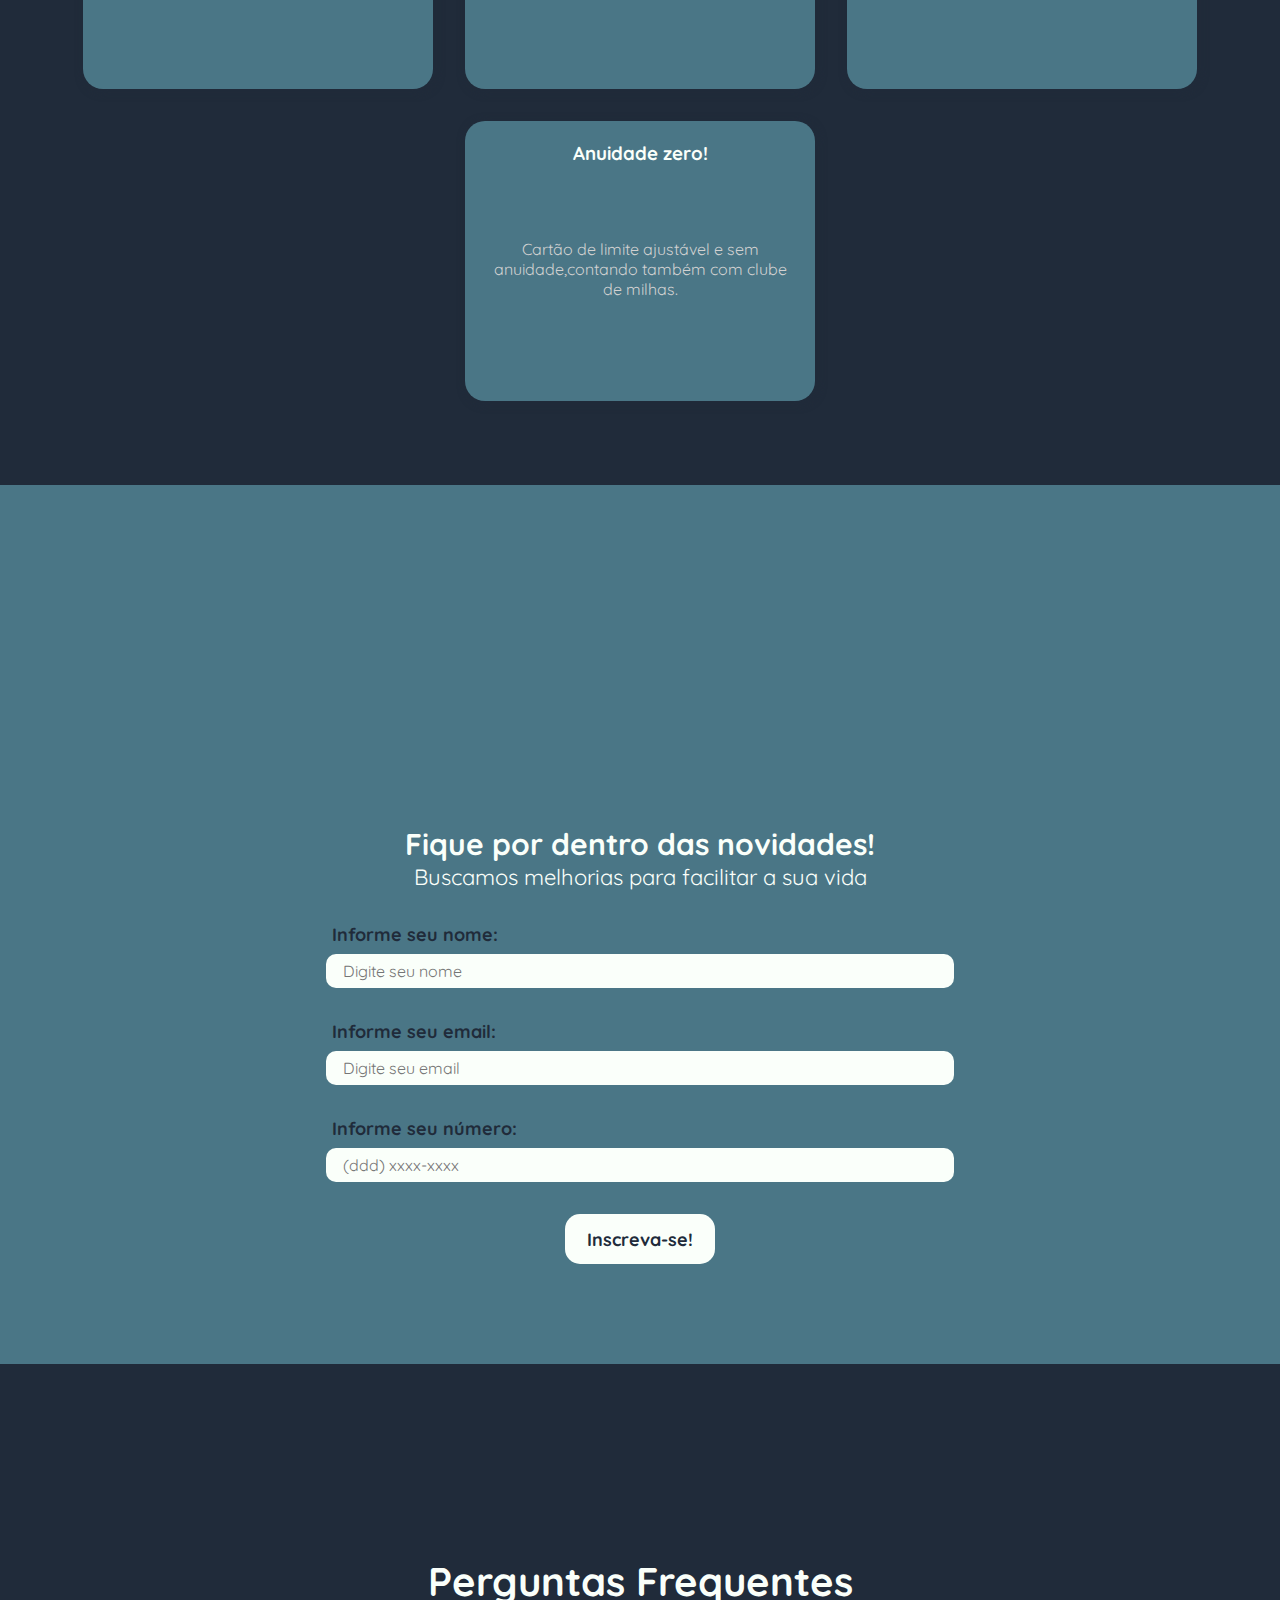
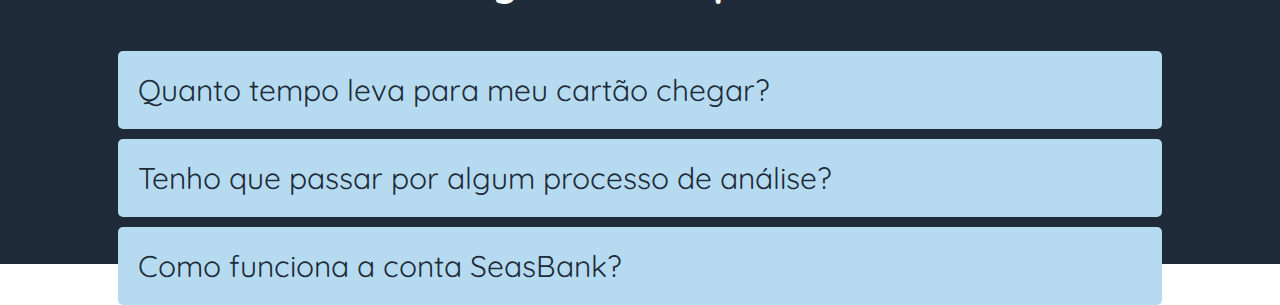
==== commit 112dd216: "adding beautiful alerts" ====
--- a/index.html
+++ b/index.html
@@ -22,7 +22,7 @@
             crossorigin="anonymous"
             referrerpolicy="no-referrer"
         />
-
+        <script src="https://unpkg.com/sweetalert/dist/sweetalert.min.js"></script>
         <link rel="stylesheet" href="./assets/style.css" />
         <title>SeasBank</title>
     </head>
@@ -224,7 +224,7 @@
 
                                         <div class="input-container">
                                             <label
-                                                class="counter-container"
+                                                class="counter-title-container"
                                                 for="comment-title"
                                                 >Digite aqui o tópico/tema da
                                                 sua avaliação:
@@ -244,7 +244,7 @@
                                         </div>
 
                                         <div class="input-container">
-                                            <label class="counter-container" for="comment-text"
+                                            <label for="comment-text"
                                                 >Teste<span
                                                     id="counter-title"
                                                     class="counter"
@@ -363,7 +363,7 @@
                             <input
                                 type="text"
                                 name="name"
-                                id=""
+                                id="name-input"
                                 placeholder="Digite seu nome"
                                 required
                             />
@@ -396,7 +396,6 @@
                             id="submit-btn-news"
                             type="submit"
                             value="Inscreva-se!"
-                            onclick="validarEmail()"
                         />
                     </form>
 
--- a/assets/style.css
+++ b/assets/style.css
@@ -106,6 +106,7 @@
     justify-content: center;
     align-items: center;
     border-radius: 8px;
+    font-weight: 700;
     padding: 8px;
 }
 
@@ -488,17 +489,18 @@
     height: 100%;
 }
 
-.counter-container {
+.counter-title-container {
     display: flex;
     justify-content: space-between;
 }
 
-.counter {
+.counter-title {
     color: #777777;
     padding-right: 8px;
 }
 
-.counter.counter-overflow, .counter.counter-overflow {
+.counter-title.counter-overflow,
+.counter-text.counter-overflow {
     color: #e15656;
 }
 
@@ -616,6 +618,11 @@
 
 .contact-section {
     background-color: var(--color3);
+}
+
+.news-message {
+    color: #138141;
+    font-weight: 700;
 }
 
 .formu {
